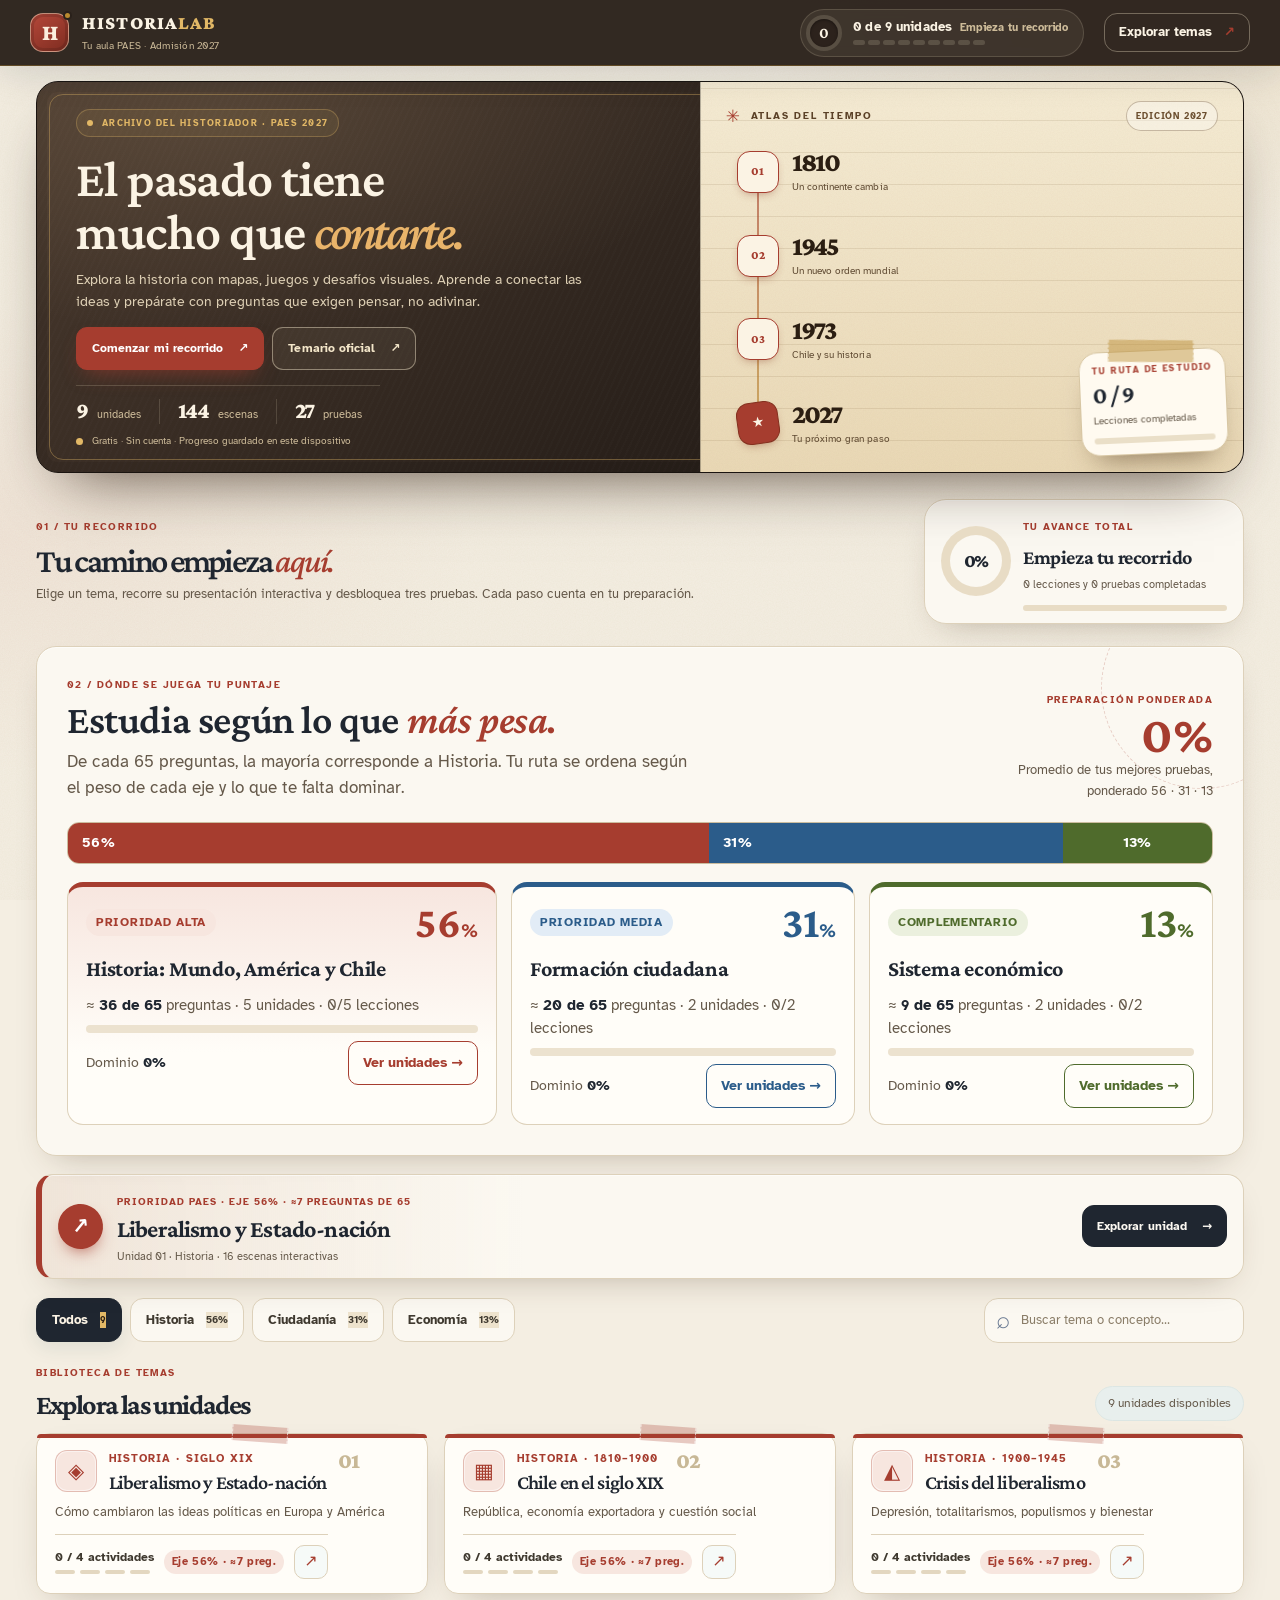
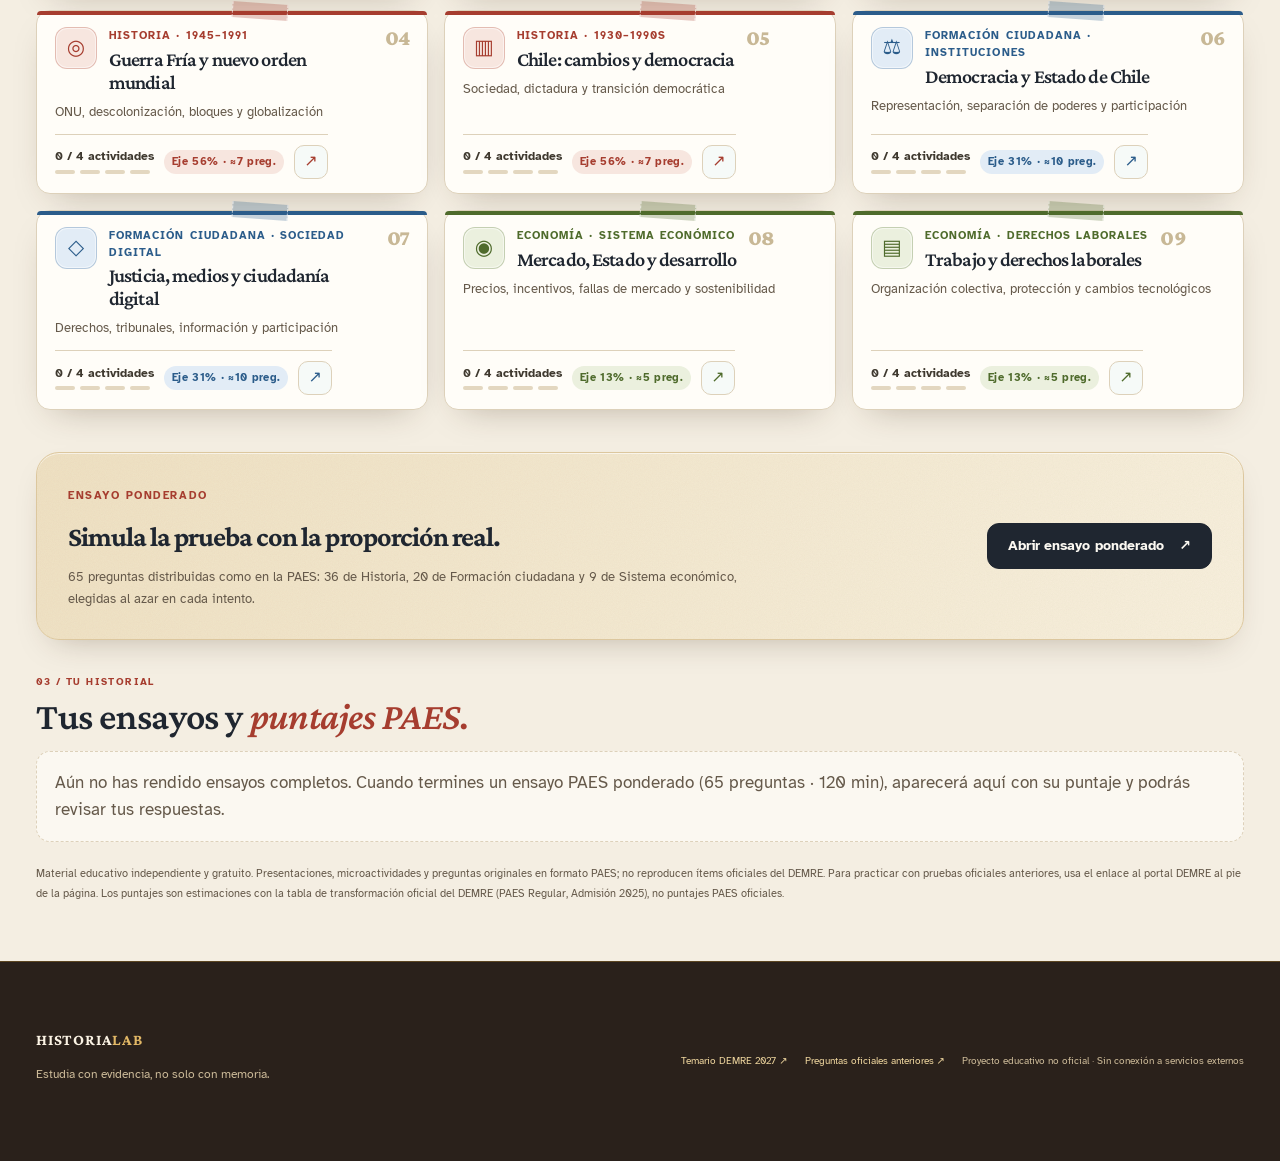
==== index.html @ d6926e80 "Add files via upload" ====
<!doctype html>
<html lang="es-CL">
<head>
  <meta charset="utf-8">
  <meta name="viewport" content="width=device-width, initial-scale=1">
  <meta name="theme-color" content="#2a211b">
  <meta name="description" content="Aula PAES Historia 2027: 9 unidades, mapas, líneas de tiempo, minijuegos, 16 escenas por lección y 27 pruebas originales.">
  <title>Historia Lab | Aula PAES 2027</title>
  <link rel="stylesheet" href="styles.css">
  <link rel="stylesheet" href="enhancements.css">
  <link rel="stylesheet" href="design-system.css">
  <link rel="stylesheet" href="notebook-responsive.css">
  <link rel="preconnect" href="https://fonts.googleapis.com">
  <link rel="preconnect" href="https://fonts.gstatic.com" crossorigin>
  <link rel="stylesheet" href="https://fonts.googleapis.com/css2?family=Atkinson+Hyperlegible:ital,wght@0,400;0,700;1,400&family=Crimson+Pro:ital,wght@0,500;0,600;0,700;1,500;1,600&display=swap">
  <link rel="stylesheet" href="atlas.css">
  <link rel="stylesheet" href="paes-score.css">
  <link rel="stylesheet" href="ui-dialog.css">
</head>
<body>
  <a class="skip" href="#main">Saltar al contenido principal</a>
  <header class="site-header">
    <div class="header-inner">
      <button class="brand" id="homeBrand" type="button" aria-label="Volver al inicio">
        <span class="brand-mark" aria-hidden="true"><span>H</span><i></i></span>
        <span class="brand-name"><strong>HISTORIA<span class="brand-highlight">LAB</span></strong><small>Tu aula PAES · Admisión 2027</small></span>
      </button>
      <div class="header-end">
        <div class="header-mini" id="headerProgress" role="img" aria-label="Avance: 0 de 9 unidades completadas"><span class="mini-ring" id="headerRing" aria-hidden="true"><b id="headerCount">0</b></span><span class="mini-copy" aria-hidden="true"><span class="mini-title"><strong id="headerFinished">0 de 9 unidades</strong><small id="headerSub">Empieza tu recorrido</small></span><span class="mini-segs" id="headerSegs"></span></span></div>
        <button class="header-btn" id="headerTopics" type="button">Explorar temas <span aria-hidden="true">↗</span></button>
      </div>
    </div>
  </header>
  <main id="main">
    <section class="view" id="view-home">
      <div class="container">
        <div class="hero">
          <div class="hero-copy">
            <div class="eyebrow"><span class="eyebrow-line"></span> ARCHIVO DEL HISTORIADOR · PAES 2027</div>
            <h1>El pasado tiene<br>mucho que <em>contarte.</em></h1>
            <p>Explora la historia con mapas, juegos y desafíos visuales. Aprende a conectar las ideas y prepárate con preguntas que exigen pensar, no adivinar.</p>
            <div class="hero-actions">
              <button id="heroExplore" class="btn btn-mint btn-large" type="button">Comenzar mi recorrido <span aria-hidden="true">↗</span></button>
              <a class="btn btn-outline-light" href="https://acceso.mineduc.cl/wp-content/uploads/2026/03/Temario-PAESRegular-2026-Historia-v2.pdf" target="_blank" rel="noopener noreferrer">Temario oficial <span aria-hidden="true">↗</span></a>
            </div>
            <div class="hero-facts" aria-label="Qué contiene el aula"><span><strong data-count="9">09</strong><small>unidades</small></span><span><strong data-count="144">144</strong><small>escenas</small></span><span><strong data-count="27">27</strong><small>pruebas</small></span></div>
            <div class="hero-foot"><span class="pulse-dot"></span> Gratis · Sin cuenta · Progreso guardado en este dispositivo</div>
          </div>
          <div class="hero-art" aria-hidden="true">
            <div class="journey-top"><span class="journey-spark" aria-hidden="true">✳</span> ATLAS DEL TIEMPO <span class="journey-label">EDICIÓN 2027</span></div>
            <div class="journey-track" aria-hidden="true"><span class="journey-line"></span>
              <div class="journey-event event-one"><span class="event-node">01</span><div><strong>1810</strong><small>Un continente cambia</small></div></div>
              <div class="journey-event event-two"><span class="event-node">02</span><div><strong>1945</strong><small>Un nuevo orden mundial</small></div></div>
              <div class="journey-event event-three"><span class="event-node">03</span><div><strong>1973</strong><small>Chile y su historia</small></div></div>
              <div class="journey-event event-four"><span class="event-node">★</span><div><strong>2027</strong><small>Tu próximo gran paso</small></div></div>
            </div>
            <div class="floating-card"><span class="float-label">TU RUTA DE ESTUDIO</span><strong id="heroFinished">0 / 9</strong><span class="float-caption">Lecciones completadas</span><div class="float-track"><span id="heroProgressLine"></span></div></div>
          </div>
        </div>
        <div class="dashboard-intro" id="temas">
          <div class="dashboard-heading"><div class="section-kicker">01 / TU RECORRIDO</div><h2>Tu camino empieza <em>aquí.</em></h2><p>Elige un tema, recorre su presentación interactiva y desbloquea tres pruebas. Cada paso cuenta en tu preparación.</p></div>
          <div class="overall-progress"><div class="progress-ring" id="overallRing" style="--progress:0%" aria-hidden="true"><span id="overallPct">0%</span></div><div class="overall-detail"><span class="mini-overline">TU AVANCE TOTAL</span><strong id="overallLabel">Empieza tu recorrido</strong><div class="overall-note" id="overallNote">0 lecciones y 0 pruebas completadas</div><div class="overall-track"><span id="overallBar"></span></div></div></div>
        </div>
        <section class="weight-board" id="weightBoard" aria-labelledby="weightTitle">
          <div class="weight-head"><div><div class="section-kicker">02 / DÓNDE SE JUEGA TU PUNTAJE</div><h2 id="weightTitle">Estudia según lo que <em>más pesa.</em></h2><p>De cada 65 preguntas, la mayoría corresponde a Historia. Tu ruta se ordena según el peso de cada eje y lo que te falta dominar.</p></div>
          <div class="weight-score"><span class="mini-overline">PREPARACIÓN PONDERADA</span><strong id="weightedScore">0%</strong><small>Promedio de tus mejores pruebas, ponderado 56 · 31 · 13</small></div></div>
          <div class="weight-strip" role="img" aria-label="Distribución de la prueba: 56% Historia, 31% Formación ciudadana, 13% Sistema económico"><span class="ws-h" style="--w:56%">56%</span><span class="ws-c" style="--w:31%">31%</span><span class="ws-e" style="--w:13%">13%</span></div>
          <div class="axis-cards" id="axisCards"></div>
        </section>
        <div class="study-next" id="studyNext" aria-label="Próximo paso de estudio"><div class="study-next-icon" aria-hidden="true">↗</div><div class="study-next-copy"><span id="nextLessonReason">PRIORIDAD SEGÚN PESO PAES</span><strong id="nextLessonTitle">Tu primera unidad te espera</strong><p id="nextLessonMeta">Comienza explorando el origen de las repúblicas modernas.</p></div><button type="button" class="btn btn-dark" id="nextLessonBtn">Ir a mi siguiente paso <span aria-hidden="true">→</span></button></div>
        <div class="filters-bar" aria-label="Filtrar temas">
          <div class="filters" id="filterControls">
            <button class="filter active" type="button" data-filter="Todos" aria-pressed="true">Todos <b>9</b></button>
            <button class="filter" type="button" data-filter="Historia" aria-pressed="false">Historia <b>56%</b></button>
            <button class="filter" type="button" data-filter="Ciudadanía" aria-pressed="false">Ciudadanía <b>31%</b></button>
            <button class="filter" type="button" data-filter="Economía" aria-pressed="false">Economía <b>13%</b></button>
          </div>
          <label class="search-box"><span aria-hidden="true">⌕</span><span class="sr-only">Buscar tema</span><input id="topicSearch" type="search" placeholder="Buscar tema o concepto…" autocomplete="off"></label>
        </div>
        <div class="catalog-header"><div><span class="catalog-kicker">BIBLIOTECA DE TEMAS</span><h3>Explora las unidades</h3></div><span class="catalog-count" id="catalogCount">9 unidades disponibles</span></div>
        <div id="topicGrid" class="topic-grid" aria-live="polite"></div>
        <div class="bottom-banner"><div><span class="banner-label">ENSAYO PONDERADO</span><h3>Simula la prueba con la proporción real.</h3><p>65 preguntas distribuidas como en la PAES: 36 de Historia, 20 de Formación ciudadana y 9 de Sistema económico, elegidas al azar en cada intento.</p></div><a class="btn btn-dark" href="clasico/index.html">Abrir ensayo ponderado <span aria-hidden="true">↗</span></a></div>
        <section class="history-board" aria-labelledby="historyTitle"><div class="history-head"><div><div class="section-kicker">03 / TU HISTORIAL</div><h2 id="historyTitle">Tus ensayos y <em>puntajes PAES.</em></h2></div><button class="btn btn-outline hidden" id="clearHistory" type="button">Borrar historial</button></div><div class="history" id="historyHome"></div></section>
        <p class="home-disclaimer">Material educativo independiente y gratuito. Presentaciones, microactividades y preguntas originales en formato PAES; no reproducen ítems oficiales del DEMRE. Para practicar con pruebas oficiales anteriores, usa el enlace al portal DEMRE al pie de la página. Los puntajes son estimaciones con la tabla de transformación oficial del DEMRE (PAES Regular, Admisión 2025), no puntajes PAES oficiales.</p>
      </div>
    </section>

    <section class="view hidden" id="view-topic" aria-label="Detalles del tema">
      <div class="container">
        <div class="crumb"><button type="button" id="topicBack">← Todos los temas</button><span>/</span><span id="topicCrumb"></span></div>
        <div id="topicHero" class="topic-hero"></div>
        <div class="topic-content">
          <div class="topic-main">
            <div class="section-kicker">PASO 1 · APRENDE</div>
            <h2 class="subheading">Primero entiende el tema.</h2>
            <div id="lessonLauncher"></div>
            <div class="tests-heading"><div><div class="section-kicker">PASO 2 · PRACTICA</div><h2 class="subheading">Tres pruebas para consolidar.</h2></div><div class="tests-hint" id="testsHint"></div></div>
            <div id="topicTests" class="test-cards"></div>
          </div>
          <aside class="topic-aside" id="topicAside" aria-label="Resumen de contenidos"></aside>
        </div>
      </div>
    </section>

    <section class="view hidden" id="view-lesson" aria-label="Presentación interactiva">
      <div class="container lesson-container">
        <div class="lesson-top"><button class="back-link" type="button" id="exitLesson">← Volver al tema</button><div class="lesson-top-actions"><span class="lesson-weight" id="lessonWeight"></span><span class="lesson-top-status" id="lessonStatus">PRESENTACIÓN INTERACTIVA</span><button type="button" class="focus-toggle" id="lessonFocusToggle" aria-pressed="false" aria-label="Activar modo enfoque y ocultar el panel de ruta" title="Modo enfoque: más espacio para la presentación"><span class="focus-toggle-icon" aria-hidden="true">▣</span><span id="lessonFocusText">Modo enfoque</span></button><span id="lessonCounter" class="lesson-counter">01 / 16</span></div></div>
        <div class="lesson-progress-rail" id="lessonRail" role="progressbar" aria-label="Avance en la presentación" aria-valuemin="0" aria-valuemax="100" aria-valuenow="0"><span id="lessonRailFill"></span></div>
        <div class="lesson-workspace">
          <div class="slide-stage">
            <div class="slide-frame" id="slideFrame" aria-live="polite"></div>
            <div class="slide-bottom"><div class="slide-progress-dots" id="slideDots" aria-label="Diapositivas de la lección"></div><span id="slideHelper" class="slide-bottom-note">Interactúa y continúa.</span></div>
          </div>
          <aside class="lesson-sidebar">
            <div class="aside-eyebrow">CLASE EN CURSO</div><h2 id="lessonTopicTitle"></h2><p class="aside-description">Explora, toca las tarjetas, analiza las fuentes y supera las preguntas de repaso.</p>
            <div class="side-progress"><strong id="lessonViewed">0 de 16 escenas</strong><span>Progreso de la presentación</span></div>
            <div class="side-divider"></div>
            <h3>Tu ruta</h3><div id="lessonAgenda" class="agenda-list"></div>
            <div class="side-tip"><span aria-hidden="true">✧</span><strong>Consejo PAES</strong><p id="lessonTip"></p></div>
          </aside>
        </div>
        <div class="lesson-controls"><button type="button" class="btn btn-outline" id="prevSlide">← Anterior</button><span class="controls-center" id="lessonControlText">A tu ritmo, una idea a la vez.</span><button type="button" class="btn btn-dark" id="nextSlide">Continuar <span aria-hidden="true">→</span></button></div>
      </div>
    </section>

    <section class="view hidden" id="view-exam" aria-label="Prueba por tema">
      <div class="container">
        <div class="exam-topline"><button type="button" class="back-link" id="exitExam">← Guardar y salir</button><div class="exam-title-group"><div id="examSubtitle" class="section-kicker"></div><h1 id="examTitle"></h1></div><span class="exam-keys" aria-hidden="true">Atajos: A–D responder · ← → navegar</span><span class="exam-timer" id="examTimer" role="timer" aria-label="Tiempo disponible">20:00</span></div>
        <div class="exam-progress"><span id="examProgressFill"></span></div>
        <div class="exam-layout">
          <article class="exam-card"><div class="exam-scroll" id="examScroll"><div class="exam-fit" id="examFit"><div class="q-metadata"><span id="examQnumber" class="q-tag q-tag-primary"></span><span id="examQskill" class="q-tag"></span><button type="button" id="examFlag" class="flag-button">☆ Marcar para revisar</button></div>
            <div id="examSource"></div><h2 id="examQuestion"></h2><div class="exam-options" id="examOptions" role="group" aria-label="Selecciona una alternativa"></div></div></div>
            <div class="exam-card-bottom"><span id="examScrollHint" aria-live="off">Selecciona <strong>una sola respuesta</strong>.</span><div class="button-group"><button class="btn btn-outline" type="button" id="examPrev">← Anterior</button><button class="btn btn-dark" type="button" id="examNext">Siguiente →</button></div></div>
          </article>
          <aside class="exam-sidebar"><div class="side-kicker">TU HOJA DE RESPUESTAS</div><h3 id="examAnswered">0 / 10 respondidas</h3><div id="examNumbers" class="exam-numbers" aria-label="Navegación de preguntas"></div><div class="answer-legend"><span><i class="legend-completed"></i> Respondida</span><span><i class="legend-marked"></i> Revisar</span><span><i class="legend-empty"></i> Pendiente</span></div><button type="button" id="finishExam" class="btn btn-mint btn-full">Finalizar y corregir <span aria-hidden="true">↗</span></button><p>Las respuestas y el cronómetro se guardan automáticamente en este navegador.</p></aside>
        </div>
      </div>
    </section>

    <section class="view hidden" id="view-result" aria-label="Resultado de prueba">
      <div class="container results-container"><div class="crumb"><button type="button" id="resultTopicBack">← Volver al tema</button><span>/</span><span id="resultCrumb">Resultados</span></div>
        <div id="resultTop" class="result-hero"></div><div id="resultMetrics" class="result-stats"></div>
        <div class="result-section-heading"><div><div class="section-kicker">REVISA Y APRENDE</div><h2>Corrección comentada</h2><p>Comprende por qué una alternativa es correcta y qué evidencia respalda la respuesta.</p></div><div class="result-filters"><button type="button" id="filterReviewAll" class="selected">Todas</button><button type="button" id="filterReviewWrong">Mis errores</button></div></div>
        <div id="resultReview" class="review-stack"></div>
        <div class="result-cta"><button type="button" class="btn btn-dark" id="resultGoTopic">Volver a las 3 pruebas <span aria-hidden="true">↗</span></button><button type="button" class="btn btn-outline" id="exportResult">Descargar corrección CSV ↓</button></div>
      </div>
    </section>
  </main>
  <footer class="site-footer"><div class="container footer-inner"><div><strong>HISTORIA<span>LAB</span></strong><p>Estudia con evidencia, no solo con memoria.</p></div><div class="footer-links"><a href="https://acceso.mineduc.cl/wp-content/uploads/2026/03/Temario-PAESRegular-2026-Historia-v2.pdf" target="_blank" rel="noopener noreferrer">Temario DEMRE 2027 ↗</a><a href="https://portaldemre.demre.cl/publicaciones/2025/pruebas-oficiales-paes-regular-p2025" target="_blank" rel="noopener noreferrer">Preguntas oficiales anteriores ↗</a><span>Proyecto educativo no oficial · Sin conexión a servicios externos</span></div></div></footer>
  <div role="status" aria-live="polite" id="toast" class="toast" aria-atomic="true"></div>
  <script src="content.js" defer></script>
  <script src="questions.js" defer></script>
  <script src="questions-plus.js" defer></script>
  <script src="interactive-content.js" defer></script>
  <script src="deep-content.js" defer></script>
  <script src="paes-score.js" defer></script>
  <script src="ui-dialog.js" defer></script>
  <script src="app.js" defer></script>
</body>
</html>
---- styles.css ----
:root{--ink:#132242;--navy:#101b38;--deep:#0b142d;--blue:#25437e;--slate:#63728c;--muted:#76839a;--mint:#20d6b0;--mint-soft:#dcfaf2;--paper:#f5f7fb;--white:#fff;--line:#e5eaf1;--warm:#f7ae60;--danger:#d75257;--shadow:0 17px 55px rgba(21,37,69,.075);--radius:20px;--font:Manrope,'DM Sans',system-ui,-apple-system,Segoe UI,sans-serif}
*{box-sizing:border-box}html{scroll-behavior:smooth}body{margin:0;background:var(--paper);color:var(--ink);font:500 15px/1.55 var(--font);-webkit-font-smoothing:antialiased}button,input{font:inherit}button{cursor:pointer}button:focus-visible,a:focus-visible,input:focus-visible{outline:3px solid #24c6a5;outline-offset:3px}button:disabled{opacity:.48;cursor:not-allowed;transform:none!important}a{color:#1b6484;text-decoration:none}button,a{-webkit-tap-highlight-color:transparent}.hidden{display:none!important}.sr-only{position:absolute;width:1px;height:1px;margin:-1px;padding:0;overflow:hidden;clip:rect(0,0,0,0);white-space:nowrap;border:0}.skip{position:absolute;z-index:99;top:-120px;left:16px;background:white;color:var(--ink);padding:12px;border-radius:12px}.skip:focus{top:10px}.container{max-width:1272px;margin:0 auto;padding:0 26px}.view{min-height:60vh}.site-header{height:78px;background:var(--deep);border-bottom:1px solid rgba(255,255,255,.07);position:sticky;top:0;z-index:40}.header-inner{max-width:1340px;height:100%;padding:0 26px;margin:auto;display:flex;align-items:center;justify-content:space-between}.brand{display:flex;align-items:center;text-align:left;gap:12px;background:none;border:0;color:white;padding:0}.brand-mark{width:42px;height:42px;border:1px solid #58e3c9;border-radius:13px;display:grid;place-items:center;position:relative;font-size:26px;line-height:1;font-weight:900;letter-spacing:-.07em}.brand-mark span{position:relative;z-index:2}.brand-mark i{position:absolute;width:9px;height:9px;border-radius:50%;background:var(--mint);right:-4px;top:-3px;border:2px solid var(--deep)}.brand-name strong{display:block;font-size:16px;font-weight:900;letter-spacing:.075em;line-height:1.25}.brand-highlight,.site-footer strong span{color:var(--mint)}.brand-name small{color:#adbad3;font-size:10px;display:block;letter-spacing:.025em;margin-top:3px}.header-end{display:flex;align-items:center;gap:20px}.header-mini{color:#c3ccdf;font-size:11px;font-weight:800;display:flex;align-items:center;gap:10px}.mini-orb{color:var(--mint);font-size:17px}.header-mini-bar{display:block;width:55px;height:5px;border-radius:4px;background:#394560;overflow:hidden}.header-mini-bar i{height:100%;width:0;display:block;background:var(--mint);transition:width .4s}.header-btn{border:1px solid #4a5673;background:transparent;color:white;padding:10px 15px;border-radius:9px;font-size:12px;font-weight:800}.header-btn:hover{background:#273654}.header-btn span{color:var(--mint);margin-left:8px}
.btn{border:1px solid transparent;display:inline-flex;align-items:center;justify-content:center;gap:15px;border-radius:12px;padding:12px 18px;font-weight:850;font-size:12px;letter-spacing:.005em;min-height:44px;transition:transform .16s,box-shadow .2s,background .2s;line-height:1.25}.btn:hover:not(:disabled){transform:translateY(-2px)}.btn-mint{background:var(--mint);border-color:var(--mint);color:#092b30;box-shadow:0 7px 20px rgba(18,209,176,.16)}.btn-mint:hover{box-shadow:0 11px 25px rgba(18,209,176,.24)}.btn-dark{background:var(--navy);border-color:var(--navy);color:white}.btn-dark:hover{background:#253763}.btn-outline{background:#fff;border-color:#d9e0eb;color:var(--ink)}.btn-outline-light{border-color:rgba(255,255,255,.3);color:white;background:rgba(255,255,255,.05)}.btn-outline-light:hover{background:rgba(255,255,255,.12)}.btn-large{padding:17px 23px;font-size:13px}.btn-full{width:100%}.eyebrow,.section-kicker,.aside-eyebrow,.side-kicker,.banner-label{font-size:10px;font-weight:900;letter-spacing:.16em;text-transform:uppercase}.eyebrow-line{display:inline-block;height:1px;width:22px;background:var(--mint);vertical-align:middle;margin-right:9px}.section-kicker{color:#238c86}.subheading{font-size:clamp(22px,2.35vw,30px);font-weight:900;letter-spacing:-.045em;line-height:1.23;margin:9px 0 20px}
.hero{margin-top:32px;min-height:456px;display:grid;grid-template-columns:1.2fr .8fr;background:var(--deep);border-radius:26px;overflow:hidden;position:relative;box-shadow:0 17px 36px rgba(12,27,58,.09)}.hero-copy{padding:55px 24px 40px 55px;z-index:3;position:relative}.hero-copy .eyebrow{color:var(--mint);font-size:10px}.hero h1{font-size:clamp(37px,4.4vw,64px);line-height:1.12;color:white;font-weight:900;letter-spacing:-.065em;margin:25px 0}.hero h1 em{color:var(--mint);font-style:normal}.hero-copy>p{color:#c0cce0;max-width:540px;font-size:14px;line-height:1.85;margin:0}.hero-actions{display:flex;flex-wrap:wrap;gap:12px;margin-top:28px}.hero-foot{color:#adbbd3;font-size:11px;margin-top:28px;display:flex;align-items:center;gap:9px}.pulse-dot{width:7px;height:7px;border-radius:50%;background:var(--mint);box-shadow:0 0 0 6px #1dd0ad19}.hero-art{position:relative;min-height:400px;overflow:hidden;background:radial-gradient(circle at 54% 50%,#264267 0,#182b4d 30%,#0b142d 69%)}.hero-art:before{content:'';position:absolute;inset:0;background:linear-gradient(90deg,var(--deep),transparent 27%)}.hero-ring{position:absolute;border:1px solid #79b1ca36;border-radius:50%;top:50%;left:48%;transform:translate(-50%,-50%)}.ring-a{width:350px;height:350px}.ring-b{width:480px;height:480px;border-style:dashed;animation:spinRing 95s linear infinite}@keyframes spinRing{to{transform:translate(-50%,-50%) rotate(360deg)}}.art-year{position:absolute;left:50%;top:45%;transform:translate(-50%,-50%);font-size:clamp(105px,12vw,205px);font-weight:900;line-height:1;letter-spacing:-.11em;color:#f4fafc;opacity:.93}.art-year span{color:var(--mint)}.art-label{position:absolute;font-size:10px;letter-spacing:.17em;color:#d9e9ff;font-weight:900}.label-top{left:8%;top:18%}.label-bottom{right:10%;bottom:18%}.art-symbol{color:var(--mint);font-size:21px;margin-right:8px}.art-check{display:inline-grid;place-items:center;width:23px;height:23px;background:#1ed4ad;border-radius:50%;color:#061f27;font-weight:900;margin-right:5px}.floating-card{position:absolute;left:8%;bottom:28px;background:rgba(255,255,255,.94);backdrop-filter:blur(6px);border-radius:17px;box-shadow:0 12px 36px #0004;padding:15px 19px;min-width:185px;color:var(--ink);display:grid;gap:3px;transform:rotate(-4deg)}.float-label{font-size:8px;letter-spacing:.16em;color:#6e8299;font-weight:900}.floating-card strong{font-size:30px;letter-spacing:-.06em;line-height:1.2}.float-caption{font-size:10px;color:#60738b}.float-track{height:5px;border-radius:8px;background:#dce5ef;overflow:hidden;margin-top:6px}.float-track span{display:block;height:100%;background:#20caa6;transition:width .4s}.arc-dots{position:absolute;right:10%;top:13%;display:grid;grid-template-columns:repeat(2,7px);gap:9px}.arc-dots i{width:7px;height:7px;border-radius:50%;background:#20d6b0a0}
.dashboard-intro{margin:53px 0 23px;display:flex;align-items:flex-end;justify-content:space-between;gap:35px}.dashboard-intro h2{font-size:clamp(27px,3.2vw,39px);letter-spacing:-.06em;line-height:1.15;margin:9px 0 10px;font-weight:900}.dashboard-intro h2 em{color:#1b9387;font-style:normal}.dashboard-intro p{max-width:675px;color:var(--slate);font-size:13px;line-height:1.8;margin:0}.overall-progress{min-width:280px;width:310px;background:#fff;border:1px solid var(--line);border-radius:15px;padding:19px 20px;box-shadow:var(--shadow)}.overall-top{display:flex;justify-content:space-between;align-items:center;gap:10px;font-size:12px}.overall-top b{font-size:20px}.overall-track{height:6px;border-radius:99px;background:#edf0f5;overflow:hidden;margin:12px 0 9px}.overall-track span{height:100%;display:block;width:0;background:var(--mint);transition:width .3s}.overall-note{font-size:10px;color:var(--muted)}.filters-bar{display:flex;justify-content:space-between;align-items:center;gap:16px;margin:0 0 17px}.filters{display:flex;flex-wrap:wrap;gap:8px}.filter{display:flex;align-items:center;gap:12px;padding:10px 14px;background:#fff;border:1px solid #e1e7ef;border-radius:10px;font-size:12px;color:#53617a;font-weight:850}.filter b{color:#8490a4;font-size:10px}.filter.active{background:var(--navy);border-color:var(--navy);color:white}.filter.active b{color:#a5f1e4}.search-box{display:flex;align-items:center;background:white;border:1px solid var(--line);border-radius:11px;padding:0 11px;min-width:225px;box-shadow:0 4px 13px #101d3711}.search-box span:not(.sr-only){font-size:24px;color:#6a7a92;margin-right:7px}.search-box input{border:0;outline:0;min-width:0;width:100%;font-size:11px;padding:12px 3px;background:transparent;color:var(--ink)}.topic-grid{display:grid;grid-template-columns:repeat(3,minmax(0,1fr));gap:17px}.topic-card{border:1px solid var(--line);background:white;border-radius:18px;position:relative;overflow:hidden;box-shadow:0 5px 20px #10213e08;transition:transform .19s,box-shadow .2s,border .2s;text-align:left;width:100%;min-height:270px;padding:21px;display:flex;flex-direction:column;color:var(--ink)}.topic-card:hover{transform:translateY(-5px);box-shadow:0 17px 35px #1023401b;border-color:#b6cfe3}.topic-card:before{content:'';position:absolute;left:0;right:0;top:0;height:4px;background:var(--topic-accent,#22bdaf)}.topic-card-top{display:flex;justify-content:space-between;align-items:start}.topic-card-icon{font-size:27px;display:grid;place-items:center;width:49px;height:49px;border-radius:15px;background:var(--topic-soft,#e5f9f3);color:var(--topic-accent,#16a88e);font-weight:800}.topic-card-num{font-size:25px;color:#dce4ed;font-weight:900;letter-spacing:-.04em}.topic-card-meta{font-size:10px;letter-spacing:.12em;text-transform:uppercase;font-weight:900;color:#6d7c93;margin-top:18px}.topic-card h3{font-size:18px;line-height:1.24;letter-spacing:-.04em;margin:9px 0 6px;font-weight:900}.topic-card p{font-size:11px;color:#68768e;line-height:1.65;margin:0 0 18px;min-height:37px}.topic-card-footer{margin-top:auto;padding-top:12px;border-top:1px solid #edf0f4;display:flex;justify-content:space-between;align-items:center;gap:8px}.card-progress{font-size:10px;color:#64768b;font-weight:700}.card-progress b{color:var(--ink);font-size:11px}.card-arrow{border:1px solid #dfe5ee;border-radius:9px;width:32px;height:32px;display:grid;place-items:center;color:#1e3663}.topic-card:hover .card-arrow{background:var(--topic-soft);border-color:transparent}.card-dots{display:flex;gap:4px;margin-top:5px}.card-dots i{display:block;width:17px;height:3px;border-radius:5px;background:#e1e7ed}.card-dots i.active{background:var(--topic-accent)}.empty-search{grid-column:1/-1;padding:40px;text-align:center;background:white;border-radius:18px;color:#74809a}.bottom-banner{margin:35px 0 20px;background:#e9f2f4;border:1px solid #d6ebeb;padding:24px 29px;border-radius:19px;display:flex;justify-content:space-between;align-items:center;gap:24px}.banner-label{color:#18877f}.bottom-banner h3{font-size:19px;letter-spacing:-.035em;margin:7px 0}.bottom-banner p{font-size:11px;color:#60738a;margin:0;max-width:680px;line-height:1.75}.home-disclaimer{font-size:10px;color:#78869c;margin:0 0 45px;line-height:1.8}
.crumb{display:flex;align-items:center;gap:11px;font-size:11px;color:#71819b;margin:33px 0 22px;font-weight:800}.crumb button,.back-link{border:0;background:transparent;color:#415878;cursor:pointer;padding:6px 0;font-size:12px;font-weight:800}.crumb button:hover,.back-link:hover{text-decoration:underline;color:#0e756e}.topic-hero{border-radius:23px;background:linear-gradient(120deg,#111f40,#1a3358);color:white;padding:38px 42px;display:grid;grid-template-columns:1fr 210px;gap:20px;overflow:hidden;position:relative}.topic-hero:after{content:attr(data-number);font-size:230px;line-height:1;position:absolute;right:-18px;bottom:-83px;opacity:.06;font-weight:900}.topic-hero>*{position:relative;z-index:1}.topic-hero .small-tag{color:#a3d8d3;font-size:10px;font-weight:900;letter-spacing:.12em}.topic-hero h1{font-size:clamp(28px,3.4vw,45px);line-height:1.14;letter-spacing:-.06em;margin:13px 0;font-weight:900}.topic-hero p{font-size:13px;max-width:580px;color:#d0dded;line-height:1.85}.topic-hero-meta{display:flex;gap:10px;flex-wrap:wrap;margin-top:18px}.topic-hero-meta span{border:1px solid #ffffff45;border-radius:40px;color:#dce9f6;padding:6px 11px;font-size:10px;font-weight:700}.topic-hero-side{align-self:center;text-align:center;display:grid;justify-items:center;gap:10px}.topic-hero-side .big-icon{border:1px solid #ffffff30;background:#ffffff12;width:100px;height:100px;display:grid;place-items:center;border-radius:27px;font-size:51px;color:var(--mint)}.topic-hero-side strong{font-size:11px;letter-spacing:.13em;color:#c2d1df}.topic-content{display:grid;grid-template-columns:minmax(0,1fr) 295px;gap:26px;margin-top:34px;margin-bottom:70px;align-items:start}.topic-main{min-width:0}.lesson-launch{border-radius:19px;background:white;border:1px solid #e0e7ef;box-shadow:var(--shadow);padding:26px;display:flex;align-items:center;gap:19px}.lesson-launch-icon{width:68px;height:68px;border-radius:20px;background:#dff7f2;display:grid;place-items:center;font-size:29px;color:#0d9a84;flex-shrink:0}.lesson-launch-content{flex:1}.lesson-launch-content strong{display:block;font-size:15px;font-weight:900;letter-spacing:-.03em}.lesson-launch-content p{font-size:11px;line-height:1.65;color:#6b7890;margin:6px 0 0}.lesson-launch-action{text-align:right;display:grid;gap:8px;justify-items:end}.lesson-launch-action small{color:#78859a;font-size:10px;font-weight:700}.tests-heading{margin-top:42px;display:flex;align-items:end;justify-content:space-between;gap:14px}.tests-hint{font-size:10px;color:#78859a;padding-bottom:17px;max-width:165px;text-align:right}.test-cards{display:grid;grid-template-columns:repeat(3,minmax(0,1fr));gap:12px}.test-card{border:1px solid #e1e7f0;border-radius:17px;background:white;padding:20px;position:relative;min-height:222px;display:flex;flex-direction:column;gap:8px;box-shadow:0 5px 20px #10213e08}.test-card.locked{background:#f7f8fb}.test-card-number{font-size:10px;letter-spacing:.14em;color:#8391a7;font-weight:900}.test-card h3{font-size:15px;letter-spacing:-.04em;line-height:1.3;margin:6px 0 0}.test-card p{font-size:10px;color:#75849a;line-height:1.65;margin:0;min-height:36px}.test-card .test-state{font-size:10px;font-weight:850;color:#12806d;margin-top:3px}.test-card .btn{margin-top:auto;width:100%;font-size:10px}.test-card.locked .btn{background:#e8edf3;border-color:#e8edf3;color:#7b8aa2}.topic-aside{position:sticky;top:105px;border:1px solid var(--line);border-radius:18px;background:white;padding:23px;box-shadow:0 7px 23px #10213e09}.topic-aside .aside-header{font-weight:900;font-size:13px;margin-bottom:13px}.topic-aside ul{margin:0;padding:0;list-style:none;display:grid;gap:13px}.topic-aside li{display:flex;gap:10px;font-size:11px;color:#52627e;line-height:1.65}.topic-aside li:before{content:'✓';font-size:11px;color:#169f88;font-weight:900}.topic-aside .aside-sep{height:1px;background:#ebeff4;margin:21px 0}.topic-aside .quote{font-size:12px;font-weight:800;color:#294063;line-height:1.8;border-left:3px solid var(--mint);padding-left:11px}
.lesson-container{padding-bottom:65px}.lesson-top{display:flex;align-items:center;justify-content:space-between;gap:10px;margin-top:25px;margin-bottom:15px}.lesson-top-status{font-size:10px;color:#608178;font-weight:900;letter-spacing:.12em}.lesson-counter{color:#607089;font-weight:900;font-size:12px;font-variant-numeric:tabular-nums}.lesson-progress-rail{height:5px;background:#e0e7ed;border-radius:10px;overflow:hidden;margin-bottom:19px}.lesson-progress-rail span{height:100%;display:block;background:var(--mint);transition:width .27s}.lesson-workspace{display:grid;grid-template-columns:minmax(0,1fr) 260px;gap:17px;align-items:stretch}.slide-stage{background:var(--navy);border-radius:22px;padding:17px;box-shadow:0 16px 36px #101f3d14;min-width:0}.slide-frame{min-height:515px;background:#fff;border-radius:15px;overflow:hidden;position:relative;display:flex;animation:popSlide .23s ease}.slide-frame>*{width:100%}@keyframes popSlide{from{opacity:.3;transform:translateY(9px)}to{opacity:1;transform:translateY(0)}}.slide-bottom{height:48px;display:flex;align-items:center;justify-content:space-between;gap:15px;padding:10px 7px 0;color:#9aaccb}.slide-progress-dots{display:flex;flex-wrap:wrap;gap:6px}.slide-dot{width:7px;height:7px;border-radius:50%;border:0;padding:0;background:#5c6b89;transition:background .2s,width .2s}.slide-dot.done{background:#17bc9d}.slide-dot.current{background:#e0fdf5;width:23px;border-radius:6px}.slide-dot:disabled{opacity:.38}.slide-bottom-note{font-size:9px;color:#aab5ce;text-align:right}.slide{min-height:515px;display:flex;flex-direction:column;position:relative}.slide-padding{padding:34px clamp(20px,3.2vw,49px) 29px}.slide-topline{display:flex;align-items:center;gap:10px;font-size:9px;font-weight:900;letter-spacing:.17em;text-transform:uppercase;color:#2b9c8b;margin-bottom:20px}.slide-topline:before{content:'';width:17px;height:2px;background:#20cba9}.slide-heading{font-size:clamp(24px,2.8vw,37px);font-weight:900;letter-spacing:-.06em;line-height:1.2;margin:0 0 14px;max-width:690px}.slide-lead{font-size:13px;color:#5a6d88;line-height:1.8;max-width:710px}.slide-kicker{font-size:10px;color:#258f85;font-weight:900;letter-spacing:.14em;text-transform:uppercase}.slide-end-note{font-size:10px;color:#70829c;margin-top:auto;padding-top:17px}.slide-cover{background:radial-gradient(circle at 87% 40%,#2f5b75 0,#142a48 40%,#0d1934 77%);color:white;overflow:hidden}.slide-cover-content{padding:46px clamp(28px,4.4vw,65px);z-index:3;display:flex;flex-direction:column;min-height:515px}.slide-cover .slide-kicker{color:#6de4c5}.slide-cover h2{font-size:clamp(34px,4.7vw,60px);line-height:1.09;letter-spacing:-.07em;font-weight:900;margin:30px 0 16px;max-width:550px}.slide-cover p{font-size:14px;color:#c6d5e8;max-width:520px;line-height:1.85}.slide-cover-footer{margin-top:auto;display:flex;gap:13px;align-items:center;font-size:10px;color:#d0ddef;font-weight:800;letter-spacing:.08em}.slide-cover-footer span{width:34px;height:1px;background:var(--mint)}.cover-arc{position:absolute;width:470px;height:470px;border-radius:50%;border:1px solid #ffffff26;right:-175px;top:-60px}.cover-arc:before,.cover-arc:after{content:'';position:absolute;border-radius:50%;border:1px solid #ffffff22}.cover-arc:before{inset:45px}.cover-arc:after{inset:90px}.cover-icon{position:absolute;right:38px;bottom:23px;font-size:150px;font-weight:800;line-height:1;color:#6df3ce25}.overview-grid{display:grid;grid-template-columns:1.25fr .75fr;gap:16px;margin-top:21px}.overview-main{border-radius:17px;background:#f3f7fb;padding:23px}.overview-main h3{margin:0 0 10px;font-size:16px;letter-spacing:-.035em}.overview-main p,.overview-callout p{font-size:12px;line-height:1.9;color:#4d627f;margin:0}.overview-callout{padding:20px 22px;border-radius:16px;background:#ddf9f2;display:flex;flex-direction:column;justify-content:center}.overview-callout strong{color:#157967;font-size:11px;text-transform:uppercase;letter-spacing:.1em;margin-bottom:10px}.timeline-wrap{display:grid;grid-template-columns:220px 1fr;gap:24px;margin-top:22px}.timeline-menu{display:grid;gap:9px}.timeline-point{border:1px solid #e5ebf2;text-align:left;background:#f9fbfd;border-radius:12px;padding:13px 16px;color:#425574;font-weight:900;display:flex;align-items:center;gap:11px;font-size:12px}.timeline-point span{color:#168b7c;font-size:11px;min-width:58px}.timeline-point.active{border-color:#9de9d8;background:#e5f9f4;color:#123e42}.timeline-detail{background:#142541;color:white;border-radius:17px;padding:25px;min-height:257px;display:flex;flex-direction:column;justify-content:center}.timeline-detail>span{color:#68e1bd;font-size:25px;font-weight:900}.timeline-detail h3{font-size:23px;letter-spacing:-.04em;margin:8px 0}.timeline-detail p{font-size:12px;color:#c8d8e9;line-height:1.8}.timeline-fact{display:flex;align-items:center;gap:10px;margin-top:auto;color:#9adacc;font-size:10px}.flash-grid{display:grid;grid-template-columns:repeat(2,minmax(0,1fr));gap:11px;margin-top:23px}.flashcard{border:1px solid #e0e6f1;border-radius:15px;background:#f6f9fc;min-height:133px;padding:18px;text-align:left;display:flex;flex-direction:column;align-items:flex-start;justify-content:space-between;transition:background .2s,color .2s;border .2s}.flashcard:hover{border-color:#9bdace}.flashcard .flash-label{font-size:9px;color:#72839b;font-weight:900;letter-spacing:.11em}.flashcard strong{font-size:16px;letter-spacing:-.04em;font-weight:900}.flashcard .flash-chevron{font-size:20px;color:#208c82;align-self:end}.flashcard.revealed{background:#142440;color:white;border-color:#142440}.flashcard.revealed .flash-label{color:#6be4cb}.flashcard.revealed p{margin:8px 0;color:#d5e3f1;font-size:11px;line-height:1.6}.flash-example{font-size:9px;color:#71e0c4;line-height:1.55;margin-top:7px}.compare-tabs{display:flex;gap:9px;margin-top:24px}.compare-tab{flex:1;text-align:center;padding:13px;border:1px solid #dfe6ef;background:#f6f8fc;border-radius:12px;font-size:12px;font-weight:900;color:#647593}.compare-tab.active{background:#102341;border-color:#102341;color:white}.compare-body{display:grid;grid-template-columns:1fr .7fr;gap:15px;margin-top:13px}.compare-card{padding:23px;background:#f0f6fa;border-radius:16px}.compare-card h3{font-size:18px;letter-spacing:-.04em;margin:0 0 11px}.compare-card p{font-size:12px;color:#516782;line-height:1.75}.compare-card ul{padding-left:16px;color:#344a64;font-size:11px;line-height:2}.compare-side{background:#e1f8f2;border-radius:16px;padding:22px;display:flex;flex-direction:column;justify-content:center}.compare-side strong{color:#158a75;font-size:10px;letter-spacing:.12em}.compare-side p{font-size:12px;line-height:1.85;color:#345d58}.process-grid{display:grid;grid-template-columns:repeat(4,minmax(0,1fr));gap:9px;margin-top:32px}.process-step{background:#f4f7fb;border:1px solid #e1e6f0;padding:16px 12px;border-radius:14px;display:grid;gap:15px;text-align:left;align-content:start;min-height:160px}.process-step.active{background:#e3f8f1;border-color:#73dcc4}.process-n{font-size:27px;font-weight:900;letter-spacing:-.06em;color:#acd0ca}.process-step.active .process-n{color:#168f7c}.process-step strong{font-size:12px;letter-spacing:-.02em;line-height:1.35}.process-detail{margin-top:15px;background:#142641;color:#e1edf7;border-radius:12px;padding:16px 22px;font-size:12px;line-height:1.8}.process-detail strong{color:#70e7cf;margin-right:5px}.source-sheet{border:1px solid #dde5ef;background:#f6f8fc;border-left:5px solid #2ac8a9;border-radius:0 13px 13px 0;padding:21px 24px;margin-top:20px}.source-sheet span{font-size:9px;font-weight:900;letter-spacing:.12em;color:#1b8f83}.source-sheet blockquote{font-size:14px;color:#314461;font-style:italic;line-height:1.9;margin:11px 0}.source-question{font-size:12px;font-weight:900;margin:14px 0 8px}.source-actions{display:flex;gap:8px;flex-wrap:wrap}.hint-btn{background:#e7f7f2;color:#107b6b;border:1px solid #c9ebdf;padding:10px 15px;border-radius:10px;font-weight:800;font-size:11px}.hint-btn.used{background:#142841;color:white;border-color:#142841}.source-hints{margin-top:11px;font-size:11px;color:#536b83;line-height:1.65}.source-hints p{margin:6px 0}.source-takeaway{margin-top:11px;padding:11px 13px;background:#dbf8ed;border-radius:9px;color:#166d61;font-size:11px;font-weight:800}.check-card{border:1px solid #e5ebf1;background:#f6f9fc;border-radius:17px;padding:24px;margin-top:18px}.check-card strong{font-size:11px;letter-spacing:.13em;color:#209588}.check-card h3{margin:10px 0 18px;font-size:18px;line-height:1.6;letter-spacing:-.035em}.check-options{display:grid;gap:9px}.check-option{padding:13px 14px;border:1px solid #dce5ef;background:white;border-radius:10px;text-align:left;font-size:11px;font-weight:750;color:#435675;display:flex;align-items:center;gap:12px}.check-option>span{display:grid;place-items:center;border:1px solid #dfe6ed;border-radius:7px;width:26px;height:26px;flex-shrink:0;color:#546e87;font-size:10px;font-weight:900}.check-option:hover{border-color:#35bfaa}.check-option.wrong{background:#fff1f2;border-color:#ecc5c7;color:#b3474e}.check-option.correct{background:#dbfaef;border-color:#50cfad;color:#0a6e5b}.check-option:disabled{opacity:1}.check-feedback{margin-top:13px;border-radius:11px;padding:13px 16px;font-size:12px;font-weight:750;line-height:1.75;background:#fff1e7;color:#8b5123}.check-feedback.good{background:#d9f9ee;color:#126d5c}.insight-grid{display:grid;gap:11px;margin-top:23px}.insight-row{border:1px solid #e4eaf1;border-radius:14px;display:flex;gap:16px;align-items:center;background:#f9fafc;padding:13px 18px}.insight-row span{width:35px;height:35px;border-radius:10px;background:#dcf7ee;color:#188b79;font-weight:900;display:grid;place-items:center;flex-shrink:0}.insight-row p{font-size:13px;font-weight:750;color:#425773;margin:0}.finish-card{margin:auto;max-width:630px;text-align:center;padding:30px 35px}.finish-badge{width:90px;height:90px;background:#dcfbef;color:#0e9f84;border-radius:25px;margin:0 auto 19px;display:grid;place-items:center;font-size:50px;font-weight:900}.finish-card h2{font-size:34px;letter-spacing:-.055em;line-height:1.12;margin:0 0 13px}.finish-card p{font-size:13px;color:#536c86;line-height:1.9}.finish-mini{display:flex;justify-content:center;gap:9px;flex-wrap:wrap;margin-top:17px}.finish-mini span{font-size:10px;background:#f0f6f9;color:#4c6780;padding:7px 11px;border-radius:20px;font-weight:900}.lesson-sidebar{border-radius:21px;border:1px solid #e1e7ef;background:white;padding:27px 23px;display:flex;flex-direction:column}.aside-eyebrow{color:#159483}.lesson-sidebar h2{font-size:19px;letter-spacing:-.045em;line-height:1.3;margin:12px 0 10px}.aside-description{font-size:11px;line-height:1.8;color:#718098}.side-progress{margin-top:18px;padding:16px;background:#eff8f6;border-radius:12px}.side-progress strong{font-size:14px;display:block}.side-progress span{color:#658b86;font-size:10px}.side-divider{height:1px;background:#edf0f4;margin:23px 0}.lesson-sidebar h3{font-size:12px;margin:0 0 16px}.agenda-list{display:grid;gap:12px}.agenda-item{display:flex;gap:11px;align-items:center;color:#738199;font-size:10px;font-weight:800}.agenda-item i{border:1px solid #d6e0e8;background:#f4f7fa;display:grid;place-items:center;min-width:25px;height:25px;border-radius:50%;font-style:normal;font-size:10px}.agenda-item.active{color:#192d4e}.agenda-item.active i{background:#172f51;color:#fff;border-color:#172f51}.agenda-item.done i{background:#d8f7eb;color:#168673;border-color:#bdebdc}.side-tip{margin-top:auto;background:#122644;color:white;padding:16px;border-radius:14px}.side-tip>span{color:var(--mint);font-size:20px}.side-tip strong{display:block;font-size:11px;margin-top:5px}.side-tip p{font-size:10px;line-height:1.7;color:#cbdaeb;margin:8px 0 0}.lesson-controls{display:flex;align-items:center;justify-content:space-between;gap:12px;margin:15px 0 0}.controls-center{color:#7b899d;font-size:10px;text-align:center}
.exam-topline{display:flex;align-items:center;gap:28px;margin-top:30px;margin-bottom:17px}.exam-title-group{flex:1}.exam-title-group h1{margin:3px 0;font-size:20px;letter-spacing:-.04em}.exam-timer{font-size:22px;font-weight:900;color:#ffffff;background:#152744;border-radius:13px;padding:11px 17px;font-variant-numeric:tabular-nums}.exam-timer.low{background:#b8474f}.exam-progress{height:6px;background:#dfe7f0;border-radius:20px;overflow:hidden;margin-bottom:24px}.exam-progress span{height:100%;display:block;background:var(--mint);transition:width .25s}.exam-layout{display:grid;grid-template-columns:minmax(0,1fr) 270px;gap:18px;align-items:start;margin-bottom:85px}.exam-card,.exam-sidebar{background:#fff;border:1px solid var(--line);box-shadow:var(--shadow);border-radius:18px}.exam-card{padding:34px;min-height:490px}.q-metadata{display:flex;align-items:center;gap:9px;flex-wrap:wrap;margin-bottom:24px}.q-tag{font-size:10px;background:#f2f5f9;border:1px solid #e8edf4;padding:6px 10px;border-radius:30px;font-weight:850;color:#526681}.q-tag-primary{background:#e6faf3;color:#16816f;border-color:#c8f0df}.flag-button{margin-left:auto;border:0;background:transparent;color:#71829a;font-size:11px;font-weight:800;padding:7px 0}.flag-button.active{color:#c48225}.exam-card h2{font-size:clamp(17px,2vw,21px);line-height:1.6;letter-spacing:-.035em;font-weight:900;margin:5px 0 25px}.exam-source{padding:17px 19px;background:#f5f7fb;border-left:3px solid #8db7ce;border-radius:0 11px 11px 0;color:#52657f;font-size:12px;white-space:pre-line;line-height:1.85}.exam-source strong{display:block;font-size:9px;color:#4b8290;text-transform:uppercase;letter-spacing:.12em;margin-bottom:6px}.exam-options{display:grid;gap:12px}.exam-option{border:1.5px solid #e2e8f0;border-radius:12px;background:#fff;padding:15px 17px;display:flex;align-items:center;gap:14px;text-align:left;color:#40536f;font-size:12px;line-height:1.55;font-weight:700;transition:border-color .17s,background .17s}.exam-option:hover{border-color:#95dac8;background:#f6fffc}.exam-option.selected{background:#e5fbf3;border-color:#25bda4;color:#0d675c}.opt-letter{min-width:29px;height:29px;border:1px solid #dbe5ec;color:#718399;border-radius:8px;display:grid;place-items:center;font-weight:900;font-size:11px}.exam-option.selected .opt-letter{background:#0da98b;border-color:#0da98b;color:white}.exam-card-bottom{display:flex;align-items:center;justify-content:space-between;border-top:1px solid #edf0f5;margin-top:32px;padding-top:19px;gap:15px}.exam-card-bottom>span{font-size:10px;color:#8b98aa}.button-group{display:flex;gap:8px}.exam-sidebar{padding:23px}.side-kicker{color:#278e83}.exam-sidebar h3{font-size:18px;letter-spacing:-.04em;margin:10px 0 16px}.exam-numbers{display:grid;grid-template-columns:repeat(5,1fr);gap:7px}.exam-num{border:1px solid #dfe6ee;border-radius:8px;color:#65768d;min-height:35px;background:#f7f9fb;font-size:11px;font-weight:900;position:relative}.exam-num.answered{background:#dbfaee;color:#137a68;border-color:#c0eddc}.exam-num.current{box-shadow:0 0 0 2px var(--navy);border-color:var(--navy)}.exam-num.flagged:after{content:'';position:absolute;width:6px;height:6px;border-radius:50%;background:#ebac52;right:-2px;top:-2px}.answer-legend{display:flex;flex-wrap:wrap;gap:10px;margin:19px 0 24px}.answer-legend span{display:flex;align-items:center;gap:6px;color:#738199;font-size:9px}.answer-legend i{width:8px;height:8px;border-radius:50%;display:block}.legend-completed{background:#10b38e}.legend-marked{background:#eba84b}.legend-empty{background:#d0d9e5}.exam-sidebar>p{font-size:10px;color:#7b899b;line-height:1.75;margin-top:16px}
.results-container{padding-bottom:75px}.result-hero{background:linear-gradient(124deg,#112541,#192e55);border-radius:22px;padding:35px 42px;display:flex;justify-content:space-between;align-items:center;gap:20px;color:#fff}.result-hero .small-label{font-size:10px;color:#5ee3c8;letter-spacing:.15em;font-weight:900}.result-hero h1{font-size:clamp(26px,3.3vw,42px);line-height:1.2;margin:13px 0 9px;letter-spacing:-.055em}.result-hero p{font-size:12px;color:#c4d1e4;max-width:580px;line-height:1.9}.result-score{width:140px;height:140px;min-width:140px;border-radius:50%;border:8px solid #32d8b1;background:#223f5c;display:grid;place-items:center;align-content:center}.result-score strong{font-size:37px;line-height:1.1;letter-spacing:-.055em}.result-score span{font-size:9px;color:#c2e9db;text-transform:uppercase;letter-spacing:.14em;font-weight:900}.result-stats{display:grid;grid-template-columns:repeat(4,1fr);gap:13px;margin:19px 0 35px}.result-stat{background:white;padding:21px;border:1px solid var(--line);border-radius:15px}.result-stat strong{font-size:29px;line-height:1.2;display:block;letter-spacing:-.05em}.result-stat span{display:block;font-size:10px;color:#77849b;margin-top:9px;font-weight:800}.result-section-heading{display:flex;justify-content:space-between;align-items:end;gap:16px;margin-bottom:20px}.result-section-heading h2{font-size:27px;letter-spacing:-.055em;margin:7px 0}.result-section-heading p{color:#6a7a91;font-size:11px;margin:0}.result-filters{display:flex;gap:5px;background:white;border:1px solid var(--line);padding:4px;border-radius:10px}.result-filters button{border:0;background:transparent;padding:9px 14px;border-radius:7px;font-weight:850;font-size:11px;color:#697891}.result-filters button.selected{background:#162945;color:#fff}.review-stack{display:grid;gap:12px}.review-card{border:1px solid #e0e7ef;border-radius:16px;padding:20px 24px;background:#fff}.review-head{display:flex;align-items:center;justify-content:space-between;gap:16px;margin-bottom:13px}.review-number{color:#7b8b9f;font-size:10px;font-weight:900}.review-status{border-radius:9px;padding:5px 10px;font-size:10px;font-weight:850}.review-status.correct{background:#ddf7ed;color:#187d69}.review-status.incorrect{background:#fbe9e9;color:#b44752}.review-card h3{margin:0 0 10px;font-size:13px;line-height:1.6;letter-spacing:-.015em}.review-source{font-size:11px;background:#f2f6f9;padding:12px 14px;border-radius:8px;color:#687891;line-height:1.8;margin-bottom:12px}.review-answer{margin:6px 0;font-size:11px;color:#62718c;line-height:1.75}.review-answer strong{color:#214569}.review-explain{margin-top:14px;background:#effaf6;color:#245f57;font-size:11px;border-radius:11px;padding:14px;line-height:1.8}.result-cta{display:flex;justify-content:center;gap:12px;flex-wrap:wrap;margin:29px auto}.toast{position:fixed;right:25px;bottom:25px;z-index:100;max-width:min(360px,calc(100vw - 35px));padding:13px 20px;border-radius:11px;background:#162746;color:#fff;box-shadow:0 10px 35px #0b1a3340;font-size:12px;font-weight:750;opacity:0;transform:translateY(20px);pointer-events:none;transition:transform .25s,opacity .25s}.toast.visible{opacity:1;transform:translateY(0)}.site-footer{background:var(--deep);color:white;padding:30px 0}.footer-inner{display:flex;justify-content:space-between;align-items:center;gap:20px}.site-footer strong{font-size:16px;letter-spacing:.09em}.site-footer p,.site-footer .footer-links{font-size:10px;color:#b4c1d6}.footer-links{display:flex;gap:17px;flex-wrap:wrap;justify-content:end}.footer-links a{color:#b9e4d9}.footer-links a:hover{text-decoration:underline}
@media(max-width:1050px){.hero-copy{padding:43px 16px 40px 35px}.topic-grid{grid-template-columns:repeat(2,minmax(0,1fr))}.lesson-workspace{grid-template-columns:1fr}.lesson-sidebar{display:none}.topic-content{grid-template-columns:1fr 240px}.test-cards{grid-template-columns:1fr}.test-card{min-height:0}.topic-hero{grid-template-columns:1fr 130px}.exam-layout{grid-template-columns:1fr 230px}.exam-card{padding:26px}}
@media(max-width:720px){.container,.header-inner{padding-left:16px;padding-right:16px}.site-header{height:69px}.brand-mark{width:37px;height:37px;border-radius:10px}.brand-name strong{font-size:14px}.brand-name small{font-size:9px}.header-mini{display:none}.header-btn{padding:9px 12px;font-size:10px}.hero{margin-top:18px;grid-template-columns:1fr;border-radius:18px}.hero-copy{padding:35px 26px}.hero h1{font-size:clamp(38px,8.5vw,53px)}.hero-copy>p{font-size:12px}.hero-art{display:none}.hero-actions{gap:9px}.btn-large{padding:14px 17px}.dashboard-intro{margin-top:36px;display:block}.dashboard-intro h2{font-size:30px}.overall-progress{width:100%;margin-top:19px;min-width:0}.filters-bar{flex-direction:column;align-items:stretch}.filters{flex-wrap:nowrap;overflow-x:auto;padding-bottom:3px}.filter{flex-shrink:0;padding:9px 12px}.search-box{width:100%}.topic-grid{grid-template-columns:1fr;gap:12px}.topic-card{min-height:227px;padding:19px}.bottom-banner{display:block}.bottom-banner .btn{margin-top:18px}.topic-hero{padding:29px 25px;grid-template-columns:1fr}.topic-hero-side{display:none}.topic-content{display:block;margin-top:28px}.topic-aside{position:static;margin-top:22px}.lesson-launch{align-items:flex-start;flex-wrap:wrap;padding:19px}.lesson-launch-icon{width:50px;height:50px;border-radius:14px;font-size:22px}.lesson-launch-content{flex-basis:calc(100% - 75px)}.lesson-launch-action{margin-left:auto;width:100%;grid-template-columns:1fr;justify-items:stretch}.lesson-launch-action .btn{width:100%}.tests-heading{margin-top:33px}.tests-hint{display:none}.test-cards{gap:10px}.test-card{min-height:195px}.lesson-top-status{display:none}.slide-stage{border-radius:15px;padding:8px}.slide-frame,.slide{min-height:560px}.slide-cover-content{min-height:560px;padding:35px 26px}.slide-cover h2{font-size:39px}.slide-padding{padding:27px 20px}.slide-heading{font-size:26px}.slide-lead{font-size:12px}.overview-grid,.timeline-wrap,.compare-body{grid-template-columns:1fr;gap:9px}.overview-main,.overview-callout{padding:15px}.timeline-menu{grid-template-columns:repeat(2,minmax(0,1fr));gap:7px}.timeline-point{padding:11px 8px;gap:4px;display:grid}.timeline-detail{min-height:190px;padding:20px}.flash-grid{gap:8px}.flashcard{min-height:138px;padding:12px}.flashcard strong{font-size:12px}.process-grid{grid-template-columns:repeat(2,1fr);margin-top:18px}.process-step{min-height:108px;gap:7px}.process-n{font-size:19px}.process-step strong{font-size:10px}.slide-bottom-note{display:none}.lesson-controls .btn{font-size:11px;padding:11px 14px}.controls-center{display:none}.source-sheet{padding:16px}.source-sheet blockquote{font-size:12px}.source-actions{gap:6px}.check-card{padding:16px}.check-card h3{font-size:15px}.check-option{font-size:10px;padding:11px}.finish-card{padding:23px}.finish-card h2{font-size:29px}.exam-topline{display:grid;grid-template-columns:1fr auto;gap:6px}.exam-topline>.back-link{grid-column:1/-1;justify-self:start}.exam-title-group h1{font-size:17px}.exam-timer{font-size:18px;padding:8px 10px}.exam-layout{grid-template-columns:1fr}.exam-card{padding:22px 17px;min-height:0}.exam-sidebar{padding:19px;grid-row:2}.exam-source{padding:14px}.exam-card h2{font-size:18px}.exam-option{padding:12px;font-size:11px}.exam-card-bottom{align-items:stretch;flex-direction:column}.exam-card-bottom>span{display:none}.button-group .btn{flex:1}.result-hero{padding:26px 22px}.result-score{width:95px;height:95px;min-width:95px;border-width:6px}.result-score strong{font-size:26px}.result-score span{font-size:7px}.result-stats{grid-template-columns:repeat(2,1fr)}.result-section-heading{display:block}.result-filters{display:inline-flex;margin-top:15px}.review-card{padding:17px}.footer-inner{display:block}.footer-links{justify-content:start;margin-top:13px;gap:10px;flex-direction:column}}
@media(max-width:400px){.brand-name small{display:none}.header-btn{font-size:9px}.hero h1{font-size:35px}.hero-actions .btn{width:100%}.slide-heading{font-size:24px}.slide-frame,.slide{min-height:610px}.slide-cover-content{min-height:610px}.source-sheet blockquote{font-size:11px}.flashcard{min-height:148px}.lesson-top{margin-top:17px}.result-hero{align-items:flex-start;flex-direction:column}.result-score{min-width:90px;width:90px;height:90px}}
@media(prefers-reduced-motion:reduce){*,*:before,*:after{scroll-behavior:auto!important;animation:none!important;transition:none!important}}

#temas{scroll-margin-top:103px} .slide-frame:focus-within{outline:none}
---- enhancements.css ----
/* HistoriaLab PRO · refinamientos mobile-first, lecciones y minijuegos. */
:root{--ease-pop:cubic-bezier(.2,.8,.2,1);--highlight:#12c6aa;--aqua:#e3faf4;--ink:#142743}
html{scroll-padding-top:90px}body{background:linear-gradient(180deg,#f8fafc 0%,#f1f5fa 56%,#f7fafb 100%)}
.site-header{backdrop-filter:blur(18px);box-shadow:0 1px 0 #ffffff0a}
.brand-mark{box-shadow:0 0 0 4px #12c6aa12}
.hero{background:linear-gradient(117deg,#0b1933,#112e47 82%);isolation:isolate;box-shadow:0 24px 65px #0e2a4628}
.hero:after{content:"";position:absolute;inset:0;z-index:1;pointer-events:none;opacity:.19;background-image:radial-gradient(#8bf3da 1px,transparent 1px);background-size:27px 27px;mask-image:linear-gradient(90deg,transparent 10%,black 100%)}
.hero-copy{z-index:3}.hero-art{z-index:2}.hero h1{letter-spacing:-.063em}
.hero-foot .pulse-dot{animation:pulseMint 2.8s infinite}
@keyframes pulseMint{50%{box-shadow:0 0 0 12px #1dd0ad09}}
.filter{transition:background .2s,border-color .2s,transform .2s}.filter:hover{transform:translateY(-1px)}
.topic-card{isolation:isolate;transition:transform .28s var(--ease-pop),box-shadow .28s var(--ease-pop),border-color .2s}
.topic-card:hover{transform:translateY(-7px);box-shadow:0 20px 42px #0c2c3d1b}
.topic-card:after{content:"";position:absolute;width:200px;height:200px;right:-115px;top:-125px;border-radius:50%;background:var(--topic-soft);opacity:.6;z-index:-1;transition:transform .4s var(--ease-pop)}
.topic-card:hover:after{transform:scale(1.7)}
.topic-card-icon{box-shadow:inset 0 0 0 1px #ffffff80}
.topic-hero{background:radial-gradient(circle at 87% 20%,#245e70 0,transparent 33%),linear-gradient(125deg,#0d1a33,#132e4d)}
.lesson-launch{box-shadow:0 15px 40px #0c274319}
.lesson-launch-icon{background:linear-gradient(145deg,#c9f7e8,#e8fbf6);color:#078d79}
.slide-stage{background:linear-gradient(150deg,#101e36,#192e4b);box-shadow:0 20px 50px #102a4320}
.slide-frame{box-shadow:inset 0 0 0 1px #ffffffcc;animation:slideEntrance .48s var(--ease-pop)}
@keyframes slideEntrance{from{opacity:.1;transform:translateY(17px) scale(.984);filter:blur(3px)}to{opacity:1;transform:translateY(0) scale(1);filter:blur(0)}}
.slide-heading{color:#102642;text-wrap:balance}
.slide-cover h2{color:#fff}
.slide-cover:after{content:"";position:absolute;right:-45px;top:0;width:60%;height:100%;pointer-events:none;background-image:radial-gradient(#8eebce 1px,transparent 1px);background-size:28px 28px;opacity:.2}
.slide-cover-content{z-index:2}.slide-cover-footer{gap:12px}
.lesson-progress-rail{height:7px;background:#dce9ed}.lesson-progress-rail span{background:linear-gradient(90deg,#15b9a0,#63e4c5)}
.slide-dot{height:8px;width:8px}.slide-dot.current{width:27px}
.lesson-controls{position:relative}
.challenge-head,.game-banner{display:flex;align-items:center;justify-content:space-between;gap:10px;font-size:10px;letter-spacing:.12em;font-weight:900}
.challenge-head{color:#167d72}.challenge-head strong{font-size:13px;color:#18334b}
.question-level{margin-top:22px}
.check-option{border:1.5px solid #e4eaf0!important;border-radius:14px!important;transition:transform .16s,background .18s,border-color .18s!important;line-height:1.5}
.check-option:hover:not(:disabled){transform:translateX(3px);border-color:#75d5c4!important;background:#f1fcf9!important}
.check-option.correct{background:#e2faef!important;border-color:#67cba5!important}
.check-option.wrong{background:#fff0f1!important;border-color:#eb929e!important}
.check-feedback{font-size:12px!important;line-height:1.7!important}
/* Geographic inquiry */
.map-shell{position:relative;border-radius:18px;overflow:hidden;height:clamp(215px,34vw,312px);background:#0f2b46;margin-top:15px;box-shadow:inset 0 0 0 1px #ffffff15}
.map-svg{display:block;width:100%;height:100%;pointer-events:none}
.map-shell:after{content:"";position:absolute;inset:0;pointer-events:none;box-shadow:inset 0 0 45px #07182a67;border-radius:18px}
.map-pin{position:absolute;transform:translate(-50%,-50%);border:2px solid #b5ffec;color:#082c38;background:#62f1cc;border-radius:999px;display:grid;place-items:center;width:36px;height:36px;z-index:3;box-shadow:0 0 0 5px #3ee5ba26,0 7px 18px #041d28a3;transition:transform .25s,border-color .25s,background .25s,box-shadow .25s;animation:pinGlow 2.8s infinite}
.map-pin span{font-size:12px;font-weight:900;line-height:1}.map-pin.selected,.map-pin:hover{transform:translate(-50%,-50%) scale(1.18);background:#fff;border-color:#fff;box-shadow:0 0 0 8px #a3ffe834,0 11px 25px #041d28b0}
.map-pin.explored{background:#ffd783;border-color:#fff0bc}.map-pin:focus-visible{outline:3px solid #fff;outline-offset:6px}
.map-compass{position:absolute;top:11px;right:15px;color:#bfe4e4;background:#0b2630a8;border:1px solid #ffffff22;border-radius:50%;width:39px;height:39px;display:grid;place-items:center;font-weight:900;font-size:11px}
@keyframes pinGlow{50%{box-shadow:0 0 0 10px #3ee5ba12,0 7px 18px #041d28a3}}
.map-detail{display:flex;justify-content:space-between;align-items:center;gap:15px;background:#eefbf7;border:1px solid #c9f1e4;border-radius:14px;margin-top:13px;padding:15px 18px;animation:softRise .3s var(--ease-pop)}
.map-label{display:block;text-transform:uppercase;color:#168575;font-size:10px;font-weight:900;letter-spacing:.13em}
.map-detail h3{margin:4px 0 3px;font-size:17px;letter-spacing:-.03em}.map-detail p{font-size:11px;line-height:1.62;margin:0;color:#536c7d}
.map-count{min-width:65px;text-align:center;border-left:1px solid #baded3;padding-left:17px}
.map-count strong{font-size:25px;line-height:1;display:block;color:#137e73}.map-count span{font-size:9px;color:#40786d}
.map-places{display:flex;gap:8px;flex-wrap:wrap;margin-top:10px}.map-place{border:1px solid #dce7ed;background:#fff;border-radius:25px;padding:7px 11px;font-size:10px;font-weight:900;color:#59708b}.map-place.active{background:#132c48;color:#fff;border-color:#132c48}.map-place.done:not(.active){background:#e0f9ef;color:#0c8069;border-color:#a5e4d3}
.map-caption{font-size:10px;color:#72849c;margin:10px 0 0}.mission-success{font-size:11px;background:#e6faef;color:#0e7b61;padding:10px;border-radius:10px;margin-top:10px;font-weight:800}
/* Tap-to-order historical puzzle */
.game-banner{margin:15px 0;border:1px solid #dcece9;border-radius:11px;padding:11px 14px;background:#effaf6;color:#2a7d72}
.game-banner strong{letter-spacing:.06em;color:#132d46}
.order-track{display:grid;grid-template-columns:repeat(4,minmax(0,1fr));gap:8px;margin-bottom:15px}
.order-slot{min-height:82px;border:1.5px dashed #bed0dc;border-radius:12px;background:#f5f8fc;padding:11px;display:flex;flex-direction:column;gap:6px;justify-content:center;text-align:left}
.order-slot small{font-size:10px;color:#8196aa;font-weight:900}.order-slot span{font-size:10px;line-height:1.4;color:#93a3b3;font-weight:800}
.order-slot.filled{background:#dbf8ed;border-color:#69d7b5;animation:softRise .25s var(--ease-pop)}.order-slot.filled span{color:#1a514a}
.order-options{display:grid;grid-template-columns:repeat(2,minmax(0,1fr));gap:10px}
.order-tile{background:#fff;border:1.5px solid #dee6ed;padding:13px 16px;border-radius:13px;text-align:left;display:grid;gap:3px;min-height:86px;transition:transform .15s,border-color .2s,background .2s}
.order-tile small{font-size:11px;color:#128e7e;font-weight:900}.order-tile strong{color:#1d3654;font-size:12px}.order-tile span{font-size:9px;color:#8494a8}
.order-tile:not(:disabled):hover{transform:translateY(-3px);border-color:#27c9a5;background:#f3fdf9}.order-tile.picked{background:#edfaf5;border-color:#b9e6d6}
.game-feedback{padding:11px 14px;margin:12px 0 0;font-size:11px;line-height:1.55;font-weight:750;border-radius:11px}
.game-feedback.good{background:#e6f9ee;color:#126e55;border:1px solid #bee8d1}.game-feedback.bad{background:#fff3e9;color:#956022;border:1px solid #f1dabb}
@keyframes softRise{from{opacity:.4;transform:translateY(7px)}to{opacity:1;transform:translateY(0)}}
/* Memory-matching game */
.match-board{display:grid;grid-template-columns:1fr 1.55fr;gap:10px}
.match-col{display:grid;gap:8px;align-content:start}.match-col-heading{color:#71859a;font-size:10px;letter-spacing:.1em;margin:0 0 3px;padding-left:2px}
.match-card{border:1.5px solid #dde6ef;border-radius:12px;background:#fff;min-height:82px;display:flex;gap:10px;padding:12px;align-items:center;text-align:left;transition:border-color .15s,background .2s,transform .15s}
.match-card span{border-radius:50%;flex:0 0 28px;height:28px;display:grid;place-items:center;background:#eaf1f7;color:#59738d;font-size:11px;font-weight:900}
.match-card strong{font-size:12px;line-height:1.3;color:#1a344e}.match-card small{font-size:10.5px;line-height:1.45;color:#4d667b}
.match-card:hover:not(:disabled){transform:translateY(-2px);border-color:#22c5a6}.match-card.selected{background:#e3fbf3;border-color:#26bd9d;box-shadow:0 0 0 2px #b6e9d8}
.match-card.matched{background:#eaf8f0;border-color:#a5ddc4;opacity:.8}.match-card.matched span{background:#26b589;color:white}
.source-mission{background:linear-gradient(135deg,#f2f8fb,#e6f8f2);border-radius:18px;border:1px solid #d4e9e7;padding:23px 24px}
.source-mission-icon{font-size:24px;color:#1ca28b}.source-mission h3{font-size:19px;font-weight:900;letter-spacing:-.03em;line-height:1.42;margin:8px 0 17px}
.source-mission .check-options{margin-top:15px}
/* Visual evidence attached to questions */
.q-visual{background:#f2f7fb;border:1px solid #dfe9f0;padding:16px;border-radius:14px;margin:0 0 15px;overflow:hidden}
.q-visual-label{font-size:10px;font-weight:900;letter-spacing:.11em;color:#267c84;margin-bottom:12px}
.q-visual-scroll{overflow-x:auto}.q-table table{border-collapse:collapse;width:100%;font-size:11px;text-align:left;min-width:300px}
.q-table th{background:#dcece9;color:#254955;font-weight:900;padding:9px 10px}.q-table td{border-bottom:1px solid #dce6ed;padding:10px;color:#314b60}
.q-flow{display:flex;gap:8px;align-items:stretch;flex-wrap:wrap}.q-flow span{flex:1;min-width:110px;border:1px solid #bfe6db;padding:12px;border-radius:10px;background:#fff;color:#284a5b;font-weight:800;font-size:11px;text-align:center}.q-flow i{align-self:center;color:#11977e;font-size:15px;font-style:normal}
.q-timeline{display:flex;flex-wrap:wrap;gap:10px;position:relative}.q-timeline>div{flex:1;min-width:90px;display:grid;gap:4px;border-left:3px solid #23c0a1;padding:4px 9px}.q-timeline b{font-size:12px;color:#0d8d80}.q-timeline span{font-size:10.5px;color:#50677c;line-height:1.4}
.q-bars{display:flex;align-items:flex-end;justify-content:center;gap:clamp(12px,5vw,50px);height:155px;padding:7px 10px 0}
.q-bar{display:grid;grid-template-rows:15px 1fr 18px;text-align:center;gap:4px;width:75px;height:100%;color:#355872;font-size:10px;font-weight:900}
.q-bar-track{height:100%;display:flex;align-items:flex-end;border-bottom:1px solid #a9bccc;background:repeating-linear-gradient(to top,#dbe7ee 0,#dbe7ee 1px,transparent 1px,transparent 28px)}
.q-bar-track div{width:100%;background:linear-gradient(0deg,#0d907f,#44d9b9);border-radius:6px 6px 0 0;animation:barGrow .7s var(--ease-pop) both;transform-origin:bottom}
@keyframes barGrow{from{transform:scaleY(.05)}to{transform:scaleY(1)}}
/* The whole site supports reduced motion. */
.reward-burst{position:fixed;left:50%;top:41%;z-index:900;pointer-events:none}
.reward-burst i{width:10px;height:15px;border-radius:3px;position:absolute;background:#1ec8a8;opacity:0;animation:confetti .7s var(--ease-pop) var(--delay) forwards}
.reward-burst i:nth-child(3n){background:#f5b867}.reward-burst i:nth-child(4n){background:#6ea9ef}
@keyframes confetti{0%{opacity:1;transform:rotate(var(--angle)) translateX(5px) scale(1)}90%{opacity:1}100%{opacity:0;transform:rotate(var(--angle)) translateX(190px) scale(.6)}}
@media(max-width:900px){.slide-padding{padding:30px 27px}.lesson-container .lesson-sidebar{display:none}.map-shell{height:clamp(205px,37vw,300px)}}
@media(max-width:720px){
 .site-header{height:68px}.hero{box-shadow:0 13px 28px #0d27431c}.hero-copy{padding:29px 24px}.hero h1{font-size:39px;margin:17px 0}.hero-foot{margin-top:19px}
 .lesson-container{padding-left:9px;padding-right:9px}.lesson-top,.lesson-progress-rail,.lesson-controls{margin-left:6px;margin-right:6px}
 .slide-stage{border-radius:16px;padding:7px}.slide-frame{border-radius:12px}.slide-padding{padding:23px 18px 24px;min-height:555px}
 .slide-heading{font-size:clamp(24px,6.1vw,31px)}.slide-lead{font-size:12px;line-height:1.58}
 .map-shell{height:210px;border-radius:12px}.map-detail{padding:12px}.map-detail h3{font-size:15px}.map-detail p{font-size:10px}
 .map-pin{width:34px;height:34px}.map-compass{width:28px;height:28px;font-size:9px}
 .map-place{font-size:9px}.order-track{grid-template-columns:repeat(2,minmax(0,1fr))}.order-slot{min-height:62px}
 .order-options{gap:7px}.order-tile{min-height:80px;padding:10px}.order-tile strong{font-size:11px}.match-board{grid-template-columns:1fr 1.4fr;gap:7px}
 .match-card{min-height:103px;padding:9px;gap:7px}.match-card span{flex-basis:22px;height:22px;font-size:9px}.match-card strong{font-size:11px}.match-card small{font-size:9.5px}
 .source-mission{padding:17px 15px}.source-mission h3{font-size:17px}.q-flow span{min-width:75px}.q-timeline>div{min-width:80px}
 .game-banner{margin:10px 0}.challenge-head{font-size:9px}.check-option{font-size:11px}
 .slide-bottom-note{display:none}.lesson-controls{position:sticky;bottom:0;z-index:9;background:linear-gradient(180deg,#f5f7fbe8,#f5f7fb);backdrop-filter:blur(8px);border-radius:12px;padding:11px 6px;margin-top:10px;box-shadow:0 -7px 25px #14284615}
 .lesson-controls .btn{min-height:47px}.controls-center{display:none}
 .q-visual{padding:12px}
}
@media(max-width:380px){.map-shell{height:192px}.map-pin{width:31px;height:31px}.map-detail p{font-size:9.5px}.order-slot span{font-size:9.5px}}
@media(prefers-reduced-motion:reduce){.map-pin,.hero-foot .pulse-dot,.reward-burst i,.q-bar-track div{animation:none!important}}
---- design-system.css ----
/* -------------------------------------------------------------------
   HISTORIALAB 2027  |  Aula Atlas - UI/UX Pro design system
   Interface-only layer; all instructional content and grading remain.
   ------------------------------------------------------------------- */
:root {
  --ink: #102641;
  --navy: #10243d;
  --deep: #0c1c33;
  --blue: #234b75;
  --slate: #586b82;
  --muted: #697b90;
  --mint: #27d3ae;
  --mint-soft: #e2f8ef;
  --paper: #f5f7f5;
  --white: #ffffff;
  --line: #dde7e6;
  --warm: #ffc889;
  --danger: #bb4054;
  --shadow: 0 22px 58px rgba(15, 36, 63, .065);
  --radius: 22px;
  --font: 'Aptos', 'Segoe UI Variable', 'Segoe UI', system-ui, -apple-system, sans-serif;
  --focus: #087d70;
  --surface: #fff;
  --text: #102641;
  --text-muted: #526a7c;
  --primary: #0a8878;
  --primary-hover: #086959;
  --border: #dce8e5;
  --success: #107a5d;
  --warning: #946123;
  --error: #b23c50;
}
html { scroll-padding-top: 92px; }
body {
  color: var(--ink);
  background: radial-gradient(ellipse 45% 28% at 97% 4%, rgba(173, 232, 208, .17), transparent 75%),
              radial-gradient(ellipse 45% 28% at 0% 48%, rgba(157, 200, 234, .13), transparent 80%),
              var(--paper);
  font: 450 16px/1.58 var(--font);
  -webkit-font-smoothing: antialiased;
}
::selection { color: #052c2f; background: #b3f5e0; }
button, input { font: inherit; }
button:focus-visible, a:focus-visible, input:focus-visible, [tabindex]:focus-visible {
  outline: 3px solid #0b9c88;
  outline-offset: 4px;
}
.btn { font-size: 14px; min-height: 46px; padding: 13px 20px; border-radius: 13px; font-weight: 800; }
.btn-large { min-height: 55px; padding: 16px 25px; font-size: 15px; }
.btn-mint { background: #32ddb7; border-color: #32ddb7; color: #082637; box-shadow: 0 10px 28px #07b39730; }
.btn-mint:hover:not(:disabled) { background: #61edcc; border-color: #61edcc; box-shadow: 0 16px 35px #07b39740; }
.btn-dark { background: #0d263d; border-color: #0d263d; color: #fff; }
.btn-dark:hover:not(:disabled) { background: #1b4861; }
.btn-outline { border-color: #cbdcdd; color: #1f4357; }
.btn-outline-light { border-color: rgba(235,255,253,.34); background: rgba(245,255,255,.065); color: #f7fcfd; }
.btn:active:not(:disabled), .filter:active, .topic-card:active { transform: scale(.985); }
.btn span[aria-hidden="true"] { transition: transform .22s ease; display: inline-block; }
.btn:hover span[aria-hidden="true"] { transform: translateX(4px); }
.section-kicker, .eyebrow, .aside-eyebrow, .side-kicker, .banner-label {
  font-size: 11px; letter-spacing: .13em; color: #007f72; font-weight: 850;
}
.subheading { font-size: clamp(25px, 2.2vw, 32px); letter-spacing: -.048em; }
.container { max-width: 1300px; padding: 0 36px; }

/* 01. Navigation */
.site-header {
  height: 76px;
  background: linear-gradient(100deg, #0c1b32 0%, #102b40 65%, #0b2738 100%);
  border-bottom: 1px solid rgba(212,255,241,.13);
  box-shadow: 0 8px 36px rgba(10,26,45,.13);
}
.header-inner { max-width: 1380px; padding: 0 36px; }
.brand { gap: 13px; }
.brand-mark {
  height: 45px; width: 45px; border-radius: 15px; border: 1.5px solid #7df2d8;
  background: linear-gradient(155deg, #214864, #0d2239);
  box-shadow: inset 0 1px 0 #ffffff24, 0 6px 21px #030a1428;
  font-size: 26px;
}
.brand-name strong { letter-spacing: .055em; font-size: 16px; }
.brand-name small { color: #c5d7db; font-size: 11px; }
.brand-highlight,.site-footer strong span { color: #56f0ce; }
.header-mini { font-size: 12px; font-weight: 750; color: #d5e3e9; }
.mini-orb { color: #63e4c7; }
.header-mini-bar { height: 6px; width: 64px; background: #385063; }
.header-mini-bar i { background: linear-gradient(90deg, #35d1b4, #9ff5d8); }
.header-btn { min-height: 43px; padding: 11px 18px; border-radius: 13px; font-size: 13px; border-color: #517084; }
.header-btn:hover { background: #24445b; border-color: #90bdb8; }

/* 02. Immersive cover / Atlas visual */
.hero {
  margin-top: 27px;
  min-height: 510px;
  border-radius: 29px;
  background: #0b1e37;
  grid-template-columns: minmax(0, 1fr) minmax(330px, .82fr);
  border: 1px solid #173a4c;
  box-shadow: 0 32px 90px rgba(7, 33, 53, .18), 0 1px 0 #6ab4ae33 inset;
}
.hero:after { opacity: .14; background-size: 35px 35px; }
.hero-copy { padding: 49px 35px 32px 57px; display:flex;flex-direction:column; min-width:0; }
.hero-copy .eyebrow {
  display:inline-flex; width:fit-content; align-items:center; padding:8px 12px;
  border-radius:999px; border:1px solid #5dd4bd44; background:#4dbfac12;
  color:#aafce5; font-size:10px; letter-spacing:.14em;
}
.hero-copy .eyebrow .eyebrow-line { width:6px;height:6px;border-radius:50%;background:#6ce6c9; }
.hero h1 {
  font-size:clamp(44px, 4.8vw, 72px); margin:31px 0 22px;
  line-height:1.075; letter-spacing:-.067em; font-weight:850;
  text-wrap: balance;
}
.hero h1 em { color:#76ebc5; font-family:Georgia, 'Times New Roman', serif; font-style:italic; font-weight:550; letter-spacing:-.065em; }
.hero-copy>p { color:#d1dfe8; font-size:16px; line-height:1.76; max-width:565px; }
.hero-actions { gap:11px; margin-top:27px; }
.hero-actions .btn { white-space:normal; }
.hero-facts {
  display:flex; align-items:center; flex-wrap:wrap; gap:0;
  border-top:1px solid #c3e7e02e; padding-top:22px; margin-top:30px; width:fit-content;
}
.hero-facts>span { display:flex; align-items:baseline; gap:9px; padding:0 18px; border-right:1px solid #c3e7e02c; }
.hero-facts>span:first-child { padding-left:0; }
.hero-facts>span:last-child { border-right:0; }
.hero-facts strong { font-size:25px; color:#edfefa; line-height:1; letter-spacing:-.06em; font-weight:850; }
.hero-facts small { color:#bad2da; font-size:12px; }
.hero-foot { margin-top:auto; padding-top:18px; font-size:11px; color:#abc9d1; }
.pulse-dot { background:#5ce6c4; }
.hero-art {
  display:block; min-height:510px; background:
    radial-gradient(ellipse at 90% 7%, rgba(78,216,180,.16), transparent 43%),
    radial-gradient(ellipse at 12% 84%, rgba(255,193,101,.15), transparent 50%),
    linear-gradient(148deg,#173f4c,#112d44 49%, #0b2138 100%);
  isolation:isolate;
}
.hero-art:before { background-image:linear-gradient(90deg,#0b1e37 0%,transparent 16%), linear-gradient(#b2f9e917 1px,transparent 1px),linear-gradient(90deg,#b2f9e917 1px,transparent 1px); background-size:auto,43px 43px,43px 43px; opacity:.8; }
.hero-art:after { position:absolute;content:'';height:500px;width:500px;top:5%;right:-35%;border:1px solid #d2fcde22;border-radius:50%;box-shadow:0 0 0 55px #abf8e008,0 0 0 110px #abf8e009;pointer-events:none; }
.journey-top { position:absolute; top:37px;left:37px;right:32px;display:flex;align-items:center;gap:9px;color:#d8f7ea; font-size:11px;font-weight:850;letter-spacing:.18em; }
.journey-spark {font-size:22px;color:#77f6d3;font-weight:400;}
.journey-label { margin-left:auto;letter-spacing:.09em;border:1px solid #b3e4dc48;border-radius:22px;padding:7px 9px;font-size:9px; color:#bcd3d7; }
.journey-track { position:absolute; inset:100px 25px 55px 51px; display:flex;flex-direction:column;justify-content:space-between; }
.journey-line { position:absolute;left:23px;top:10px;bottom:19px;width:2px;background:linear-gradient(#31d1b2,#93edc5,#f6c17b);opacity:.63; }
.journey-event { position:relative;display:flex;align-items:center;gap:20px;animation:revealEvent .65s both; }
.journey-event:nth-of-type(2) {animation-delay:.1s}
.journey-event:nth-of-type(3) {animation-delay:.2s}
.journey-event:nth-of-type(4) {animation-delay:.3s}
.journey-event:nth-of-type(5) {animation-delay:.4s}
.event-node { position:relative;z-index:1;flex:0 0 48px;width:48px;height:48px;display:grid;place-items:center;border-radius:16px;border:1px solid #89f0d07c;background:#164a51;color:#bcffe5;box-shadow:0 12px 22px #061c2f55;font-size:12px;font-weight:850; }
.journey-event>div {display:flex; flex-direction:column; gap:2px;}
.journey-event strong {font-size:36px;line-height:1.09;font-weight:850;color:white;letter-spacing:-.075em;}
.journey-event small {font-size:12px;color:#d5e8e8;letter-spacing:.005em;}
.event-four .event-node {background:#ffc98b;border-color:#ffe3b8;color:#153141;transform:rotate(-8deg)}
.event-four strong {color:#fbd5a2;}
.floating-card { right:25px;left:auto;bottom:28px;transform:rotate(5deg); min-width:165px; padding:13px 16px;border:1px solid #fffdfc; border-radius:19px;background:#f6f9ef;box-shadow:0 12px 28px #07192980; }
.floating-card strong {font-size:26px;}
.float-label {font-size:9px;color:#43736c;}
.float-caption {font-size:10px;}
.float-track {background:#d2e5e1;height:6px;}
.float-track span { background:#0aa892; }
@keyframes revealEvent {from{opacity:0;transform:translateX(13px)}to{opacity:1;transform:translateX(0)}}

/* 03. Learning path, catalog and progress */
.dashboard-intro {margin:66px 0 20px;gap:24px;align-items:center;}
.dashboard-heading {max-width:690px;}
.dashboard-intro h2 {font-size:clamp(32px,3.5vw,46px);line-height:1.15;margin:13px 0 12px;letter-spacing:-.065em;}
.dashboard-intro h2 em {font-family:Georgia,serif;font-style:italic;font-weight:500;color:#0f8c7e;}
.dashboard-intro p {font-size:15px;line-height:1.74;max-width:680px;color:#526e7e;}
.overall-progress {display:flex;align-items:center;gap:18px;min-width:360px;width:380px;border-radius:22px;padding:19px 22px;box-shadow:0 15px 36px #1835470e;background:white;border:1px solid #dcebe7;}
.progress-ring {height:94px;width:94px;flex:0 0 94px;border-radius:50%;display:grid;place-items:center;background:conic-gradient(#04a98e 0 var(--progress), #e3f0eb var(--progress) 100%);position:relative;}
.progress-ring:before {content:'';position:absolute;inset:9px;border-radius:50%;background:white;}
.progress-ring span {position:relative;z-index:1;font-size:23px;font-weight:850;letter-spacing:-.06em;color:#15374b;}
.overall-detail {min-width:0;flex:1;}
.mini-overline {color:#138477;letter-spacing:.13em;font-size:10px;font-weight:850;}
.overall-detail>strong {display:block;font-size:15px;letter-spacing:-.02em;margin:3px 0;}
.overall-note {font-size:11px;color:#6a7e90;}
.overall-track {height:6px;margin-bottom:0;margin-top:11px;}
.overall-track span {background:linear-gradient(90deg,#20bba5,#70eac6);}
.study-next {display:flex;align-items:center;gap:19px;background:linear-gradient(103deg,#e0f7eb,#e8f6f0 60%,#f2f9ec);border:1px solid #bfebdd;border-radius:22px;padding:19px 22px;margin:25px 0 34px;position:relative;overflow:hidden;}
.study-next:after {content:'';position:absolute;width:230px;height:230px;border:1px solid #ffffff90;right:14%;top:-130px;border-radius:50%;pointer-events:none;}
.study-next-icon {width:56px;height:56px;display:grid;place-items:center;flex:0 0 56px;background:#0f806f;color:white;border-radius:17px;font-size:27px;font-weight:800;box-shadow:0 9px 17px #00624b1d;transform:rotate(-6deg);}
.study-next-copy {flex:1;min-width:0;position:relative;z-index:1;}
.study-next-copy>span {font-size:10px;letter-spacing:.15em;font-weight:850;color:#257768;}
.study-next-copy strong {display:block;color:#153b4a;font-size:19px;line-height:1.32;letter-spacing:-.035em;}
.study-next-copy p {margin:3px 0 0;font-size:12px;color:#526f74;}
.study-next .btn {position:relative;z-index:1;flex:0 0 auto;}
.filters-bar {margin-bottom:25px;gap:16px;}
.filters {gap:8px;}
.filter {border-radius:13px;padding:11px 15px;font-size:13px;border-color:#dce8e5;color:#3e5868;min-height:45px;transition:all .19s ease;}
.filter:hover {border-color:#8ab5aa;background:#f8fffc;}
.filter.active {background:#0d3040;color:#fff;border-color:#0d3040;box-shadow:0 6px 20px #113c3c18;}
.filter.active b {color:#86f0d0;}
.search-box {border-radius:14px;min-height:45px;min-width:260px;box-shadow:none;border-color:#dce8e5;transition:box-shadow .2s,border-color .2s;}
.search-box:focus-within {border-color:#37bca5;box-shadow:0 0 0 4px #13a88c14;}
.search-box input {font-size:13px;padding:11px 4px;}
.search-box input:focus-visible {outline:0;}
.catalog-header {display:flex;justify-content:space-between;align-items:end;margin:0 0 17px;gap:14px;}
.catalog-kicker {font-size:10px;letter-spacing:.14em;color:#097e72;font-weight:850;}
.catalog-header h3 {font-size:23px;letter-spacing:-.05em;line-height:1.16;margin:5px 0 0;}
.catalog-count {font-size:12px;color:#617586;background:#e8efed;border:1px solid #dce6e3;padding:7px 12px;border-radius:999px;white-space:nowrap;}
.topic-grid {gap:20px;}
.topic-card {min-height:294px;padding:25px;border-radius:22px;background:#fff;border-color:#dce6e6;box-shadow:0 8px 30px #1636440b;animation:cardRise .45s both;animation-delay:calc(var(--card-order,0)*45ms);transition:transform .24s ease,box-shadow .26s ease,border-color .2s ease;}
.topic-card:before {height:5px;background:var(--topic-accent);}
.topic-card:after {height:165px;width:165px;right:-100px;top:-99px;opacity:.8;}
.topic-card:hover {transform:translateY(-6px);box-shadow:0 20px 48px #123b4a24;border-color:#a5d2ca;}
.topic-card-icon {height:58px;width:58px;border-radius:19px;font-size:30px;transition:transform .24s ease;}
.topic-card:hover .topic-card-icon {transform:rotate(-7deg) scale(1.045);}
.topic-card-num {font-size:32px; color:#ccd9d9;line-height:1.1;}
.topic-card-meta {font-size:11px;margin-top:22px;color:#55747d;letter-spacing:.095em;}
.topic-card h3 {font-size:21px;line-height:1.18;letter-spacing:-.044em;margin:10px 0 8px;max-width:300px;}
.topic-card p {font-size:13px;line-height:1.55;color:#577082;margin-bottom:22px;}
.topic-card-footer {padding-top:15px;border-color:#e9efec;}
.card-progress {font-size:12px;line-height:1.5;color:#697c89;}
.card-progress b {font-size:12px;}
.card-dots {gap:5px;margin-top:8px;}
.card-dots i {width:27px;height:5px;border-radius:10px;background:#e5eee9;}
.card-arrow {width:41px;height:41px;font-size:19px;color:#0d3542;border-radius:13px;border-color:#d9e6e3;background:#f6faf8;transition:all .2s;}
.topic-card:hover .card-arrow {background:#103e4b;color:#fff;transform:rotate(8deg);}
@keyframes cardRise {from{opacity:0;transform:translateY(13px)}to{opacity:1;transform:translateY(0)}}
.bottom-banner {margin:42px 0 21px;padding:28px 31px;border-radius:23px;border:1px solid #bedad5;background:linear-gradient(120deg,#e7f2ee,#f0f6f1);}
.bottom-banner h3 {font-size:22px;}
.bottom-banner p {font-size:13px;line-height:1.7;}
.home-disclaimer {font-size:11px;color:#687c89;margin-bottom:57px;}

/* 04. Topic page */
.crumb {font-size:13px;margin:29px 0 19px;gap:11px;}
.crumb button,.back-link {font-size:13px;min-height:40px;display:inline-flex;align-items:center;color:#34566a;}
.topic-hero {border-radius:27px;padding:43px 45px;min-height:254px;grid-template-columns:minmax(0,1fr) 180px;background:radial-gradient(circle at 80% 5%, #26706b6a,transparent 40%),linear-gradient(120deg,#0b2039,#184250);border:1px solid #416f7340;box-shadow:0 21px 53px #0b2a4316;}
.topic-hero:before {content:'';position:absolute;inset:0;background-image:radial-gradient(#ccf5e729 1px,transparent 1px);background-size:23px 23px;mask-image:linear-gradient(90deg,transparent 25%,black);}
.topic-hero:after {font-size:255px;opacity:.065;}
.topic-hero .small-tag {color:#90efd2;font-size:11px;letter-spacing:.12em;}
.topic-hero h1 {font-size:clamp(34px,3.55vw,50px);line-height:1.1;margin:15px 0;}
.topic-hero p {font-size:15px;color:#d5e4ea;line-height:1.65;}
.topic-hero-meta {margin-top:22px;gap:9px;}
.topic-hero-meta span {font-size:11px;padding:7px 12px;border-color:#ffffff38;background:#ffffff0a;}
.topic-hero-side .big-icon {height:118px;width:118px;font-size:59px;border-radius:35px;color:#78f0cf;background:#e8fffa15;transform:rotate(-8deg);}
.topic-hero-side strong {font-size:12px;}
.topic-content {grid-template-columns:minmax(0,1fr) 282px;gap:24px;margin-top:38px;}
.lesson-launch {padding:26px;border-radius:24px;box-shadow:0 12px 34px #18364410;border-color:#cde6da;background:linear-gradient(115deg,#fff,#f6fcf9);}
.lesson-launch-icon {height:71px;width:71px;border-radius:22px;color:#087966;background:#d4f7e5;box-shadow:0 0 0 7px #eafaef;}
.lesson-launch-content strong {font-size:18px;line-height:1.35;}
.lesson-launch-content p {font-size:13px;line-height:1.64;}
.lesson-launch-action small {font-size:11px;color:#517c6c;}
.tests-heading {margin-top:52px;}
.tests-hint {font-size:12px;max-width:240px;line-height:1.5;}
.test-cards {gap:13px;}
.test-card {min-height:251px;padding:20px;border-radius:19px;border-color:#dfe8e6;box-shadow:0 7px 24px #143b4510;}
.test-card:not(.locked) {border-top:3px solid #1aba9f;}
.test-card.locked {background:#f8faf8;border-style:dashed;border-color:#d1dfdd;}
.test-card-number {font-size:11px;color:#377c79;}
.test-card h3 {font-size:18px;}
.test-card p {font-size:12px;line-height:1.6;}
.test-card .test-state {font-size:12px;}
.test-card .btn {font-size:12px;min-height:44px;}
.topic-aside {top:95px;border-radius:22px;padding:27px 23px;border-color:#dae7e3;}
.topic-aside .aside-header {font-size:14px;}
.topic-aside li {font-size:13px;}
.topic-aside .quote {font-size:14px;}

/* 05. Lesson presentation as an interactive studio */
.lesson-container {padding-bottom:75px;}
.lesson-top {margin-top:24px;margin-bottom:12px;}
.lesson-top-status {font-size:11px;letter-spacing:.13em;color:#1b7e70;}
.lesson-counter {font-size:14px;color:#24495b;}
.lesson-progress-rail {height:8px;background:#dbeae5;border-radius:999px;margin-bottom:19px;}
.lesson-progress-rail span {background:linear-gradient(90deg,#17af99,#62e6bc);border-radius:999px;}
.lesson-workspace {grid-template-columns:minmax(0,1fr) 274px;gap:19px;align-items:start;}
.slide-stage {border-radius:25px;padding:13px 13px 9px;background:linear-gradient(145deg,#0f3344,#0b203a);border:1px solid #315262;box-shadow:0 20px 48px #15344820;}
.slide-frame {border-radius:18px;min-height:550px;box-shadow:0 2px 0 #ffffff32;}
.slide-frame .slide {min-height:550px;}
.slide-padding {padding:38px clamp(22px,3.6vw,52px) 36px;}
.slide-topline {font-size:11px;color:#078877;letter-spacing:.12em;margin-bottom:19px;}
.slide-heading {font-size:clamp(29px,3vw,43px);font-weight:850;line-height:1.13;letter-spacing:-.055em;}
.slide-lead {font-size:15px;line-height:1.7;color:#536c7a;max-width:740px;}
.slide-end-note {font-size:12px;line-height:1.65;}
.slide-cover {background:radial-gradient(ellipse at 80% 17%,#265e64,transparent 55%),linear-gradient(135deg,#0f2841,#0e243d);}
.slide-cover-content {min-height:550px; padding:52px clamp(24px,4.3vw,61px);}
.slide-cover h2 {font-size:clamp(38px,4.4vw,66px);max-width:570px;}
.slide-cover p {font-size:16px;}
.slide-cover-footer {font-size:12px;}
.slide-bottom {height:45px;padding-left:8px;padding-right:8px;}
.slide-dot {height:8px;width:8px;min-height:8px;}
.slide-dot.current {width:27px;}
.slide-bottom-note {font-size:11px;}
.lesson-sidebar {border-radius:24px;padding:27px 24px;border:1px solid #dce8e3;position:sticky;top:94px;box-shadow:0 12px 34px #173c490e;}
.lesson-sidebar h2 {font-size:21px;}
.aside-description {font-size:13px;line-height:1.75;}
.side-progress {background:#e9f8f0;}
.lesson-controls {margin-top:14px;gap:12px;}
.lesson-controls .btn {min-width:135px;}
.controls-center {font-size:12px;color:#647b88;}
.overview-grid {gap:17px;}
.overview-main {background:#f2f8f7;border:1px solid #e0efeb;padding:25px;border-radius:20px;}
.overview-main h3 {font-size:19px;}
.overview-main p,.overview-callout p {font-size:14px;line-height:1.75;}
.overview-callout {background:#e0f7ea;padding:24px;border-radius:20px;}
.overview-callout strong {font-size:12px;}
.timeline-wrap {grid-template-columns:205px 1fr;gap:17px;}
.timeline-point {font-size:13px;border-radius:14px;min-height:57px;background:#f5faf8;border-color:#dfe9e6;}
.timeline-point.active {border-color:#48bba1;box-shadow:0 0 0 3px #c4f4df;background:#e8faef;}
.timeline-point span {font-size:13px;color:#0b806f;}
.timeline-detail {background:linear-gradient(145deg,#143b49,#122b43);border-radius:20px;padding:30px;}
.timeline-detail>span {color:#83f6d2;font-size:30px;}
.timeline-detail h3 {font-size:25px;}
.timeline-detail p {font-size:14px;line-height:1.75;color:#daeceb;}
.timeline-fact {font-size:12px;}
.flash-grid {gap:13px;}
.flashcard {min-height:155px;border-radius:17px;background:#f3f9f7;border-color:#ddece9;padding:20px;}
.flashcard strong {font-size:18px;}
.flashcard .flash-label {font-size:11px;}
.flashcard.revealed {background:#13374a;}
.flashcard.revealed p {font-size:13px;}
.flash-example {font-size:11px;}
.compare-tab {font-size:13px;min-height:50px;border-radius:14px;}
.compare-card {border-radius:17px;padding:26px;}
.compare-card h3 {font-size:20px;}
.compare-card p,.compare-side p {font-size:14px;line-height:1.76;}
.compare-card ul {font-size:13px;line-height:1.85;}
.compare-side {background:#e0f8ee;border-radius:17px;}
.compare-side strong {font-size:12px;}
.process-step {border-radius:17px;min-height:169px;}
.process-step strong {font-size:14px;}
.process-detail {font-size:14px;border-radius:14px;}
.source-sheet {background:#f3f8f6;border-color:#dbeae6;border-left-color:#1cad90;padding:26px;}
.source-sheet span {font-size:11px;}
.source-sheet blockquote {font-size:16px;color:#294b56;}
.source-question {font-size:14px;}
.hint-btn {font-size:13px;min-height:44px;}
.source-hints {font-size:13px;}
.source-takeaway {font-size:13px;}
.check-card {background:#f6faf8;border-color:#dbeae6;border-radius:21px;padding:26px;}
.check-card strong {font-size:12px;}
.check-card h3 {font-size:20px;line-height:1.5;}
.check-option {font-size:14px;min-height:54px;padding:14px 16px;line-height:1.45;border-radius:15px!important;}
.check-option>span {font-size:12px;flex:0 0 34px;width:34px;height:34px;border-radius:10px;}
.check-option.correct {border-color:#1c9d73!important;box-shadow:inset 4px 0 0 #159b7f;}
.check-option.wrong {border-color:#ce5962!important;box-shadow:inset 4px 0 0 #d35260;}
.check-feedback {font-size:14px!important;}
.insight-row {padding:17px 20px;}
.insight-row p {font-size:15px;}
.finish-card h2 {font-size:42px;}
.finish-card p {font-size:15px;}
.finish-mini span {font-size:12px;}
.game-banner {font-size:12px;min-height:45px;}
.order-slot {min-height:91px;}
.order-slot span {font-size:12px;}
.order-tile {min-height:100px;padding:15px;}
.order-tile strong {font-size:14px;}
.order-tile small {font-size:13px;}
.order-tile span {font-size:12px;}
.game-feedback {font-size:13px;}
.match-card {min-height:93px;}
.match-card strong {font-size:14px;}
.match-card small {font-size:13px;}
.match-col-heading {font-size:12px;}
.source-mission h3 {font-size:21px;}
.map-shell {height:clamp(240px,33vw,315px);border-radius:19px;}
.map-pin {width:43px;height:43px;}
.map-pin span {font-size:14px;}
.map-detail {border-radius:16px;padding:17px 20px;}
.map-detail h3 {font-size:19px;}
.map-detail p {font-size:13px;}
.map-label {font-size:11px;}
.map-place {font-size:12px;min-height:39px;padding:8px 13px;}
.map-caption {font-size:12px;}
.map-count span {font-size:11px;}

/* 06. Formal assessments */
.exam-topline {margin-top:29px;margin-bottom:22px;}
.exam-title-group h1 {font-size:25px;}
.exam-timer {font-size:21px;border-radius:16px;min-width:99px;min-height:64px;display:grid;place-items:center;}
.exam-progress {height:8px;background:#dfebe6;border-radius:999px;}
.exam-progress span {background:linear-gradient(90deg,#0baa91,#67ecc7);}
.exam-layout {gap:19px;grid-template-columns:minmax(0,1fr) 276px;align-items:start;}
.exam-card {border-radius:25px;padding:36px;box-shadow:0 14px 46px #18364715;border-color:#dce8e6;}
.q-metadata {gap:9px;}
.q-tag {font-size:12px;padding:8px 12px;}
.q-tag-primary {color:#087364; background:#e1f8ec;}
.flag-button {font-size:12px;min-height:43px;}
.exam-card h2 {font-size:clamp(21px,2.1vw,28px);font-weight:790;line-height:1.45;margin:26px 0 24px;letter-spacing:-.035em;}
.exam-options {gap:11px;}
.exam-option {border-radius:16px;min-height:71px;padding:16px 17px;color:#304d61;font-size:15px;line-height:1.5;background:#fcfdfc;border:1.5px solid #dbe6e5;transition:background .17s,border-color .17s,box-shadow .17s,transform .17s;}
.exam-option:hover:not(:disabled) {transform:translateX(3px);border-color:#7aceb6;background:#f2fcf7;}
.exam-option.selected {border-color:#059d81;background:#e7fbef;box-shadow:0 0 0 2px #41d5a621,inset 4px 0 0 #0ea687;}
.opt-letter {height:37px;width:37px;border-radius:12px;font-size:14px;color:#316478;background:white;border-color:#cadeda;}
.exam-option.selected .opt-letter {background:#0d957c;color:#fff;border-color:#0d957c;}
.exam-card-bottom {margin-top:27px;padding-top:19px;font-size:12px;}
.exam-card-bottom .btn {min-width:120px;}
.exam-sidebar {border-radius:24px;border:1px solid #dce8e5;padding:25px;box-shadow:0 14px 40px #203d500b;position:sticky;top:94px;}
.exam-sidebar h3 {font-size:19px;}
.exam-num {height:43px;min-height:43px;font-size:13px;border-radius:12px;}
.exam-sidebar p {font-size:12px;line-height:1.7;}
.exam-source,.review-source {font-size:14px;line-height:1.75;padding:18px 22px;}
.exam-source strong {font-size:11px;}
.q-visual {padding:20px;border-radius:17px;}
.q-visual-label {font-size:12px;}
.q-table table {font-size:13px;}
.q-table th,.q-table td {padding:13px;}
.q-timeline b {font-size:14px;}
.q-timeline span {font-size:12px;}
.q-flow span {font-size:13px;}
.q-bar {font-size:12px;}

/* 07. Feedback that teaches */
.results-container {padding-bottom:68px;}
.result-hero {border-radius:25px;background:radial-gradient(ellipse at 78% 8%,#38726d6c,transparent 34%),linear-gradient(120deg,#112f43,#10233e);padding:36px 42px;}
.result-hero h1 {font-size:clamp(31px,3.1vw,43px);letter-spacing:-.055em;}
.result-hero p {font-size:14px;line-height:1.7;}
.result-score {height:150px;width:150px;border-width:8px;}
.result-score strong {font-size:38px;}
.result-stats {gap:13px;}
.result-stat {border:1px solid #dce9e4;border-radius:19px;padding:23px;box-shadow:0 8px 24px #16364309;}
.result-stat strong {font-size:28px;}
.result-stat span {font-size:12px;}
.result-section-heading h2 {font-size:27px;}
.result-section-heading p {font-size:13px;}
.result-filters {border-radius:13px;}
.result-filters button {font-size:13px;min-height:43px;}
.review-stack {gap:13px;}
.review-card {border:1px solid #dbe7e4;border-radius:21px;padding:27px 29px;box-shadow:0 6px 18px #143a4b0a;}
.review-card h3 {font-size:18px;line-height:1.52;}
.review-answer {font-size:14px;line-height:1.65;}
.review-explain {background:#e8f8ef;border-left:4px solid #1fa98c;border-radius:13px;padding:17px 19px;font-size:14px;line-height:1.7;}
.review-status {font-size:12px;}
.review-number {font-size:12px;}
.result-cta {gap:11px;}

/* 08. Consistent site footer / notifications */
.site-footer {background:#0d2038;border-top:1px solid #284b5d;}
.footer-inner {padding-top:35px;padding-bottom:35px;}
.site-footer strong {font-size:16px;letter-spacing:.05em;}
.site-footer p,.footer-links {font-size:12px;}
.toast {border-radius:15px;padding:14px 20px;font-size:13px;box-shadow:0 20px 45px #091e3470;}

/* Responsive: tablet */
@media (max-width:1100px) {
  .container,.header-inner {padding-left:24px;padding-right:24px;}
  .hero {grid-template-columns:minmax(0,1.1fr) minmax(280px,.9fr);}
  .hero-copy {padding:43px 25px 30px 37px;}
  .hero h1 {font-size:clamp(37px,4.7vw,53px);}
  .hero-art {min-height:480px;}
  .floating-card {right:12px;bottom:16px;min-width:145px;}
  .dashboard-intro {align-items:flex-start;}
  .overall-progress {min-width:310px;width:330px;}
  .topic-content {grid-template-columns:minmax(0,1fr) 250px;gap:17px;}
  .lesson-workspace {grid-template-columns:1fr;}
  .lesson-container .lesson-sidebar {display:none;}
  .test-cards {grid-template-columns:repeat(3,minmax(0,1fr));}
  .test-card {padding:17px;}
  .exam-layout {grid-template-columns:minmax(0,1fr) 240px;}
}
@media (max-width:820px) {
  .hero {grid-template-columns:1fr 300px;}
  .hero-copy {padding:35px 23px 27px 29px;}
  .hero-copy>p {font-size:14px;}
  .hero h1 {font-size:39px;}
  .hero-facts>span {gap:5px;padding:0 12px;}
  .hero-facts strong {font-size:21px;}
  .hero-facts small {font-size:10px;}
  .journey-event strong {font-size:30px;}
  .dashboard-intro {flex-direction:column;gap:21px;margin-top:50px;}
  .overall-progress {min-width:0;width:100%;max-width:none;}
  .filters-bar {flex-wrap:wrap;}
  .search-box {width:100%;}
  .topic-grid {grid-template-columns:repeat(2,minmax(0,1fr));}
  .topic-content {grid-template-columns:1fr;}
  .topic-aside {display:none;}
  .exam-layout {grid-template-columns:1fr;}
  .exam-sidebar {position:static;}
  .test-cards {grid-template-columns:repeat(3,minmax(0,1fr));}
  .lesson-workspace {grid-template-columns:1fr;}
  .lesson-container .lesson-sidebar {display:none;}
}

/* Responsive: mobile */
@media (max-width:650px) {
  .container,.header-inner {padding-left:17px;padding-right:17px;}
  html {scroll-padding-top:74px;}
  body {font-size:15px;}
  .site-header {height:67px;}
  .brand {gap:9px;}
  .brand-mark {width:38px;height:38px;border-radius:13px;font-size:22px;}
  .brand-name strong {font-size:13px;}
  .brand-name small {font-size:9px;}
  .header-end {gap:5px;}
  .header-mini {display:none;}
  .header-btn {min-height:39px;padding:8px 12px;font-size:11px;}
  .header-btn span {margin-left:1px;}
  .hero {margin-top:15px;display:flex;flex-direction:column;border-radius:23px;min-height:0;}
  .hero-copy {padding:30px 23px 24px;}
  .hero-copy .eyebrow {font-size:9px;padding:7px 9px;letter-spacing:.1em;}
  .hero h1 {font-size:clamp(37px,9.25vw,48px);line-height:1.12;margin:22px 0 16px;}
  .hero-copy>p {font-size:14px;line-height:1.75;}
  .hero-actions {display:grid;gap:9px;margin-top:22px;}
  .hero-actions .btn {width:100%;min-height:49px;}
  .hero-facts {margin-top:25px;padding-top:16px;width:100%;justify-content:space-between;}
  .hero-facts>span {flex-direction:column;align-items:flex-start;gap:2px;padding:0 12px;}
  .hero-facts strong {font-size:22px;}
  .hero-facts small {font-size:10px;}
  .hero-foot {padding-top:21px;font-size:10px;}
  .hero-art {display:block!important;min-height:203px;height:203px;border-top:1px solid #ffffff26;overflow:hidden;}
  .hero-art:before {background:linear-gradient(#82ffda15 1px,transparent 1px),linear-gradient(90deg,#82ffda15 1px,transparent 1px);background-size:29px 29px;}
  .hero-art:after {width:270px;height:270px;top:-80px;right:-90px;}
  .journey-top {top:16px;left:23px;right:18px;font-size:10px;}
  .journey-label {font-size:8px;padding:5px 8px;}
  .journey-track {inset:54px 10px 26px 22px;display:grid;grid-template-columns:repeat(4,minmax(0,1fr));gap:6px;align-items:center;}
  .journey-line {top:20px;bottom:auto;left:5%;right:5%;width:auto;height:2px;}
  .journey-event {flex-direction:column;gap:10px;text-align:center;min-width:0;align-self:start;}
  .event-node {height:40px;width:40px;flex:0 0 40px;border-radius:13px;font-size:11px;}
  .journey-event strong {font-size:24px;}
  .journey-event small {font-size:9px;line-height:1.28;max-width:68px;}
  .floating-card {display:none;}
  .dashboard-intro {margin:44px 0 20px;}
  .dashboard-intro h2 {font-size:35px;}
  .dashboard-intro p {font-size:14px;}
  .overall-progress {padding:16px;border-radius:20px;}
  .progress-ring {width:77px;height:77px;flex-basis:77px;}
  .progress-ring span {font-size:19px;}
  .overall-detail>strong {font-size:14px;}
  .study-next {padding:16px 15px;margin:22px 0 30px;flex-wrap:wrap;gap:11px;}
  .study-next-icon {width:46px;height:46px;flex-basis:46px;font-size:21px;border-radius:14px;}
  .study-next-copy {flex-basis:calc(100% - 60px);}
  .study-next-copy strong {font-size:16px;}
  .study-next .btn {width:100%;min-height:47px;}
  .filters {display:grid;grid-template-columns:repeat(2,minmax(0,1fr));width:100%;gap:8px;}
  .filter {min-height:43px;justify-content:space-between;padding:10px 13px;font-size:12px;}
  .search-box {min-width:0;}
  .catalog-header h3 {font-size:22px;}
  .catalog-count {font-size:10px;padding:7px 8px;}
  .topic-grid {grid-template-columns:1fr;gap:14px;}
  .topic-card {min-height:250px;padding:21px;border-radius:21px;}
  .topic-card-icon {width:52px;height:52px;}
  .topic-card h3 {font-size:20px;}
  .topic-card p {font-size:13px;min-height:0;}
  .topic-card-meta {margin-top:16px;}
  .bottom-banner {padding:24px 20px;display:grid;}
  .bottom-banner .btn {width:100%;}
  .bottom-banner h3 {font-size:21px;}
  .bottom-banner p {font-size:13px;}
  .home-disclaimer {font-size:11px;}
  .crumb {margin:16px 0 12px;flex-wrap:wrap;}
  .topic-hero {grid-template-columns:1fr;padding:28px 24px 23px;border-radius:22px;min-height:0;}
  .topic-hero h1 {font-size:clamp(32px,8.2vw,43px);}
  .topic-hero p {font-size:14px;}
  .topic-hero-meta span {font-size:11px;}
  .topic-hero-side {display:none;}
  .topic-content {margin-top:27px;}
  .lesson-launch {flex-wrap:wrap;padding:20px;border-radius:20px;gap:14px;}
  .lesson-launch-icon {height:54px;width:54px;border-radius:16px;}
  .lesson-launch-content {flex-basis:calc(100% - 72px);}
  .lesson-launch-content strong {font-size:16px;}
  .lesson-launch-content p {font-size:12px;}
  .lesson-launch-action {width:100%;text-align:left;justify-items:stretch;}
  .lesson-launch-action small {font-size:12px;}
  .lesson-launch-action .btn {width:100%;}
  .tests-heading {align-items:flex-start;flex-direction:column;margin-top:37px;}
  .tests-hint {text-align:left;max-width:none;padding:0;margin:-8px 0 7px;}
  .test-cards {grid-template-columns:1fr;}
  .test-card {min-height:220px;padding:23px;}
  .test-card h3 {font-size:20px;}
  .test-card p {min-height:0;font-size:13px;}
  .lesson-container {padding-left:10px;padding-right:10px;padding-bottom:20px;}
  .lesson-top,.lesson-progress-rail,.lesson-controls {margin-left:8px;margin-right:8px;}
  .lesson-top {margin-top:10px;gap:7px;flex-wrap:wrap;}
  .lesson-top-status {font-size:9px;letter-spacing:.045em;}
  .lesson-counter {font-size:11px;}
  .slide-stage {padding:7px 7px 6px;border-radius:19px;}
  .slide-frame {min-height:0;border-radius:14px;}
  .slide-frame .slide {min-height:500px;}
  .slide-padding {padding:25px 19px 28px;}
  .slide-heading {font-size:clamp(26px,7vw,34px);line-height:1.17;}
  .slide-topline {font-size:10px;}
  .slide-lead {font-size:13px;line-height:1.64;}
  .slide-cover-content {min-height:500px;padding:38px 25px;}
  .slide-cover h2 {font-size:39px;}
  .slide-cover p {font-size:14px;}
  .slide-bottom {height:29px;}
  .slide-dot {width:7px;height:7px;}
  .lesson-controls {position:sticky;bottom:0;background:#f5f7f5f4;padding:12px 5px max(12px,env(safe-area-inset-bottom));border-radius:13px;box-shadow:0 -10px 20px #133a4310;}
  .lesson-controls .btn {min-width:0;flex:1;min-height:49px;font-size:12px;padding:12px 9px;}
  .slide-bottom-note,.controls-center {display:none;}
  .overview-grid,.compare-body,.timeline-wrap {grid-template-columns:1fr;}
  .overview-main,.overview-callout,.compare-card,.compare-side {padding:18px;}
  .overview-main h3 {font-size:17px;}
  .overview-main p,.overview-callout p {font-size:13px;}
  .timeline-wrap {gap:10px;}
  .timeline-menu {grid-template-columns:repeat(2,minmax(0,1fr));gap:8px;}
  .timeline-point {font-size:11px;min-height:54px;padding:10px;gap:5px;flex-wrap:wrap;}
  .timeline-point span {min-width:0;font-size:11px;}
  .timeline-detail {padding:22px;min-height:230px;}
  .timeline-detail h3 {font-size:21px;}
  .timeline-detail p {font-size:13px;}
  .flash-grid {grid-template-columns:1fr 1fr;gap:9px;}
  .flashcard {min-height:143px;padding:14px;}
  .flashcard strong {font-size:15px;}
  .flashcard.revealed p {font-size:12px;}
  .compare-tab {font-size:11px;}
  .compare-card p,.compare-side p {font-size:13px;}
  .process-grid {grid-template-columns:repeat(2,minmax(0,1fr));gap:9px;}
  .process-step {min-height:134px;}
  .process-step strong {font-size:13px;}
  .process-detail {padding:14px;font-size:13px;}
  .source-sheet {padding:17px 18px;}
  .source-sheet blockquote {font-size:14px;}
  .check-card {padding:17px 14px;}
  .check-card h3 {font-size:17px;}
  .check-option {font-size:13px;min-height:55px;padding:12px 11px;}
  .check-feedback {font-size:13px!important;}
  .order-track {grid-template-columns:repeat(2,minmax(0,1fr));}
  .order-slot {min-height:72px;}
  .order-tile {padding:10px;min-height:88px;}
  .order-tile strong {font-size:12px;}
  .order-tile small {font-size:11px;}
  .order-tile span {font-size:10px;}
  .match-board {grid-template-columns:1fr 1.35fr;gap:7px;}
  .match-card {min-height:92px;padding:9px;gap:6px;}
  .match-card strong {font-size:12px;}
  .match-card small {font-size:11px;}
  .map-shell {height:210px;}
  .map-pin {width:37px;height:37px;}
  .map-detail {padding:12px;}
  .map-detail h3 {font-size:16px;}
  .map-detail p {font-size:12px;}
  .map-label {font-size:10px;}
  .map-count span {font-size:10px;}
  .map-place {font-size:11px;min-height:43px;}
  .map-caption {font-size:11px;}
  .exam-topline {gap:12px;margin-top:13px;}
  .exam-title-group h1 {font-size:20px;}
  .exam-timer {min-height:53px;min-width:82px;font-size:17px;}
  .exam-card {padding:20px 17px;border-radius:20px;}
  .exam-card h2 {font-size:20px;line-height:1.45;margin:20px 0;}
  .q-tag {font-size:10px;}
  .flag-button {font-size:11px;}
  .exam-option {min-height:68px;font-size:13px;padding:13px 12px;}
  .opt-letter {height:32px;width:32px;flex-basis:32px;font-size:12px;}
  .exam-card-bottom {gap:12px;}
  .exam-card-bottom .button-group {width:100%;display:flex;}
  .exam-card-bottom .btn {flex:1;min-width:0;font-size:12px;}
  .exam-sidebar {padding:20px;}
  .exam-num {height:44px;min-height:44px;}
  .q-visual {padding:13px;}
  .q-table table {font-size:11px;}
  .q-table th,.q-table td {padding:9px;}
  .result-hero {padding:27px 22px;border-radius:22px;}
  .result-hero h1 {font-size:31px;}
  .result-hero p {font-size:13px;}
  .result-score {height:131px;width:131px;}
  .result-stats {grid-template-columns:repeat(2,minmax(0,1fr));}
  .result-stat {padding:17px;}
  .result-stat strong {font-size:23px;}
  .result-stat span {font-size:11px;}
  .result-section-heading h2 {font-size:25px;}
  .result-section-heading p {font-size:13px;}
  .review-card {padding:20px 17px;border-radius:18px;}
  .review-card h3 {font-size:16px;}
  .review-answer,.review-explain {font-size:13px;}
  .footer-inner {padding-top:27px;padding-bottom:27px;}
  .site-footer p,.footer-links {font-size:11px;}
}
@media (max-width:375px) {
  .brand-name small {display:none;}
  .header-btn {font-size:10px;}
  .hero h1 {font-size:35px;}
  .hero-facts small {font-size:9px;}
  .journey-event strong {font-size:21px;}
  .journey-event small {font-size:8px;}
  .event-node {width:36px;height:36px;flex-basis:36px;}
  .slide-padding {padding-left:15px;padding-right:15px;}
  .match-card {padding:7px;}
}
@media (prefers-reduced-motion:reduce) {
  *,*:before,*:after {animation:none!important;transition:none!important;scroll-behavior:auto!important;}
}
---- notebook-responsive.css ----
/* HistoriaLab | Notebook-first responsive improvements (2026-10-14)
   Loaded after design-system.css. The learning material and grading are unchanged. */
:root { --notebook-radius: 18px; }
#view-lesson .lesson-top-actions { display:flex;align-items:center;justify-content:flex-end;gap:17px;min-width:0; }
#view-lesson .focus-toggle {
  display:inline-flex;align-items:center;justify-content:center;gap:8px;
  min-height:39px;padding:8px 12px;border-radius:11px;
  border:1px solid #cadbd8;background:#f9fdfb;color:#245269;
  font-size:12px;font-weight:800;line-height:1.3;
  transition:background .18s,border-color .18s,color .18s;
}
#view-lesson .focus-toggle:hover {border-color:#75bca9;background:#e9f9f1;}
#view-lesson .focus-toggle[aria-pressed="true"] {background:#12384b;color:white;border-color:#12384b;}
#view-lesson .focus-toggle-icon {font-size:19px;line-height:1;}
#view-lesson.is-focused .lesson-workspace {grid-template-columns:minmax(0,1fr);}
#view-lesson.is-focused .lesson-sidebar {display:none;}
#view-lesson.is-focused .slide-frame .slide-lead {max-width:850px;}
#view-lesson .slide-frame {scrollbar-color:#92c3b6 #e4eeec;scrollbar-width:thin;}
#view-lesson .slide-bottom-note.needs-scroll {color:#a9f0d5;font-weight:850;letter-spacing:.015em;}
#view-exam #examScrollHint.needs-scroll {color:#0b8676;font-weight:850;}
#view-lesson .slide-frame:focus-visible {outline:3px solid #22a58e;outline-offset:-4px;}
/* A simpler dashboard at common laptop widths. */
@media (min-width:900px) and (max-height:920px) {
  html {scroll-padding-top:78px;}
  .site-header {height:66px;}
  .header-inner {padding-inline:30px;}
  .brand-mark {width:39px;height:39px;border-radius:13px;font-size:23px;}
  .brand-name strong {font-size:14px;}
  .brand-name small {font-size:10px;}
  .header-btn {min-height:38px;padding:8px 14px;}
  .hero {margin-top:15px;min-height:390px;border-radius:24px;}
  .hero-copy {padding:27px 30px 23px 39px;}
  .hero-copy .eyebrow {font-size:9px;padding:6px 10px;}
  .hero h1 {font-size:clamp(40px,4vw,54px);line-height:1.08;margin:16px 0 11px;}
  .hero-copy>p {font-size:14px;line-height:1.55;max-width:510px;}
  .hero-actions {margin-top:15px;gap:8px;}
  .hero-actions .btn {min-height:43px;padding:10px 15px;font-size:12px;border-radius:11px;}
  .hero-facts {margin-top:15px;padding-top:13px;}
  .hero-facts strong {font-size:23px;}
  .hero-facts small {font-size:11px;}
  .hero-foot {padding-top:8px;font-size:10px;}
  .hero-art {min-height:390px;}
  .journey-top {top:19px;left:25px;right:25px;font-size:10px;}
  .journey-spark {font-size:17px;}
  .journey-track {inset:66px 20px 25px 36px;}
  .journey-line {left:20px;}
  .journey-event {gap:13px;}
  .event-node {width:42px;height:42px;flex-basis:42px;border-radius:13px;}
  .journey-event strong {font-size:27px;}
  .journey-event small {font-size:10px;}
  .floating-card {right:16px;bottom:18px;min-width:140px;padding:11px 12px;}
  .floating-card strong {font-size:24px;}
  .dashboard-intro {margin:26px 0 14px;gap:16px;}
  .dashboard-intro h2 {font-size:34px;margin:6px 0 5px;}
  .dashboard-intro p {font-size:13px;line-height:1.5;}
  .overall-progress {padding:12px 16px;min-width:290px;width:320px;gap:12px;}
  .progress-ring {height:70px;width:70px;flex-basis:70px;}
  .progress-ring span {font-size:19px;}
  .study-next {margin:14px 0 19px;padding:12px 16px;border-radius:17px;gap:14px;}
  .study-next-icon {width:45px;height:45px;flex-basis:45px;border-radius:12px;font-size:21px;}
  .study-next-copy strong {font-size:16px;}
  .study-next-copy p {font-size:11px;}
  .study-next .btn {min-height:42px;padding:10px 14px;font-size:12px;}
  .filters-bar {margin-bottom:15px;}
  .catalog-header {margin-bottom:12px;}
  .topic-grid {gap:14px;}
  .topic-card {min-height:250px;padding:19px;border-radius:17px;}
  .topic-card-icon {width:48px;height:48px;border-radius:14px;font-size:25px;}
  .topic-card-num {font-size:28px;}
  .topic-card-meta {margin-top:12px;}
  .topic-card h3 {font-size:18px;margin:7px 0;}
  .topic-card p {font-size:12px;margin-bottom:10px;}
  .topic-card-footer {padding-top:10px;}
  .topic-hero {padding:26px 33px;min-height:0;}
  .topic-hero h1 {font-size:clamp(29px,3vw,42px);}
  .topic-content {margin-top:25px;}
  .topic-aside {top:80px;max-height:calc(100dvh - 105px);overflow-y:auto;}
  .tests-heading {margin-top:26px;}
  .test-card {min-height:222px;padding:16px;}
  .test-card h3 {font-size:16px;}
  .test-card p {font-size:12px;}
  .section-kicker {font-size:10px;}
  .lesson-container {max-width:1430px;}
}
/* Notebook study studio: slide content scrolls INSIDE the stage; navigation stays in view. */
@media (min-width:900px) and (min-height:540px) and (max-height:920px) {
  #view-lesson {min-height:0;}
  #view-lesson .lesson-container {
    height:calc(100vh - 66px);height:calc(100dvh - 66px);
    min-height:0;display:grid;grid-template-rows:auto auto minmax(0,1fr) auto;
    row-gap:9px;padding-top:10px;padding-bottom:13px;
  }
  #view-lesson .lesson-top {margin:0;min-height:38px;}
  #view-lesson .lesson-progress-rail {margin:0;height:6px;}
  #view-lesson .lesson-workspace {min-height:0;height:100%;gap:16px;}
  #view-lesson .slide-stage {
    height:100%;min-height:0;display:grid;grid-template-rows:minmax(0,1fr) 32px;
    padding:9px 9px 5px;border-radius:19px;
  }
  #view-lesson .slide-frame {height:100%;min-height:0;overflow-y:auto;overscroll-behavior-y:contain;border-radius:12px;}
  #view-lesson .slide-frame .slide {min-height:100%;flex:0 0 auto;}
  #view-lesson .slide-padding > * {flex-shrink:0;}
  #view-lesson .slide-padding {min-height:100%;padding:28px clamp(25px,3vw,45px);}
  #view-lesson .slide-cover-content {min-height:100%;padding:34px clamp(27px,4vw,55px);}
  #view-lesson .slide-cover h2 {font-size:clamp(34px,3.9vw,55px);}
  #view-lesson .slide-cover p {font-size:14px;}
  #view-lesson .slide-topline {margin-bottom:10px;}
  #view-lesson .slide-heading {font-size:clamp(26px,2.5vw,35px);}
  #view-lesson .slide-lead {font-size:13px;line-height:1.5;}
  #view-lesson .slide-bottom {height:32px;min-height:32px;}
  #view-lesson .lesson-sidebar {height:100%;max-height:100%;position:static;overflow-y:auto;padding:18px 18px;}
  #view-lesson .lesson-sidebar h2 {font-size:19px;margin:5px 0;}
  #view-lesson .aside-description {font-size:12px;line-height:1.5;}
  #view-lesson .side-progress {margin-top:11px;padding:11px;}
  #view-lesson .side-divider {margin:13px 0;}
  #view-lesson .agenda-list {gap:8px;}
  #view-lesson .agenda-item {font-size:10px;gap:7px;}
  #view-lesson .agenda-item i {min-width:22px;height:22px;}
  #view-lesson .side-tip {margin-top:14px;padding:12px;}
  #view-lesson .lesson-controls {margin:0;min-height:48px;position:static;box-shadow:none;}
  #view-lesson .lesson-controls .btn {min-height:44px;padding:10px 18px;}
  #view-lesson .slide-cover-footer {font-size:10px;}
  #view-lesson .map-shell {height:clamp(180px,27vh,250px);min-height:180px;flex-shrink:0;}
  #view-lesson .map-detail {padding:12px 14px;}
  #view-lesson .map-detail p {font-size:12px;}
  #view-lesson .overview-main,.overview-callout,#view-lesson .compare-card,#view-lesson .compare-side {padding:17px;}
  #view-lesson .timeline-detail {padding:20px;}
  #view-lesson .timeline-detail h3 {font-size:22px;}
  #view-lesson .timeline-detail p {font-size:12px;}
  #view-lesson .timeline-point {min-height:48px;}
  #view-lesson .flashcard {min-height:138px;}
  #view-lesson .check-card {padding:18px;}
  #view-lesson .check-option {min-height:48px;padding:10px 13px;font-size:13px;}
  #view-lesson .order-slot {min-height:65px;padding:8px;}
  #view-lesson .order-tile {min-height:70px;padding:9px;}
  #view-lesson .match-card {min-height:70px;padding:9px;}
  #view-lesson .game-banner {margin:9px 0;}
  #view-lesson .source-mission {padding:17px;}
  #view-lesson .source-mission h3 {font-size:16px;}
}
/* Notebook test mode: paper and answer sheet share the usable height. */
@media (min-width:900px) and (min-height:540px) and (max-height:920px) {
  #view-exam .container {height:calc(100vh - 66px);height:calc(100dvh - 66px);min-height:0;display:grid;grid-template-rows:auto auto minmax(0,1fr);row-gap:8px;padding-top:11px;padding-bottom:12px;}
  #view-exam .exam-topline {margin:0;gap:15px;}
  #view-exam .exam-title-group h1 {font-size:21px;margin:2px 0;}
  #view-exam .exam-timer {min-height:48px;padding:8px 16px;font-size:19px;}
  #view-exam .exam-progress {height:6px;margin:0;}
  #view-exam .exam-layout {height:100%;min-height:0;margin:0;gap:16px;}
  #view-exam .exam-card {min-height:0;height:100%;overflow-y:auto;display:flex;flex-direction:column;padding:24px 26px;scrollbar-color:#9dcab8 #f2f7f5;scrollbar-width:thin;overscroll-behavior-y:contain;}
  #view-exam .q-metadata {margin-bottom:11px;}
  #view-exam .exam-card h2 {font-size:clamp(18px,1.8vw,24px);line-height:1.35;margin:12px 0 16px;}
  #view-exam .exam-option {min-height:54px;padding:11px 14px;font-size:14px;}
  #view-exam .exam-options {gap:8px;}
  #view-exam .opt-letter {width:33px;height:33px;flex-basis:33px;}
  #view-exam .exam-source {padding:12px 15px;font-size:13px;line-height:1.55;}
  #view-exam .q-visual {padding:12px;}
  #view-exam .exam-card-bottom {position:sticky;bottom:-24px;margin-top:auto;background:white;box-shadow:0 -13px 20px -14px #143e3d29;z-index:3;padding:13px 0 2px;min-height:59px;}
  #view-exam .exam-sidebar {height:100%;max-height:100%;min-height:0;position:static;overflow-y:auto;padding:20px;}
  #view-exam .exam-sidebar h3 {margin:7px 0 12px;font-size:17px;}
  #view-exam .answer-legend {margin:12px 0;}
  #view-exam .exam-num {height:39px;min-height:39px;}
}
/* Mid-size notebooks: wider question pages, no wasted sidebar space in lessons. */
@media (min-width:900px) and (max-width:1100px) {
  #view-lesson .lesson-workspace {grid-template-columns:minmax(0,1fr);}
  #view-lesson .lesson-sidebar {display:none;}
  #view-lesson .focus-toggle {display:none;}
  .hero {grid-template-columns:minmax(0,1fr) minmax(270px,.88fr);}
  .hero-art {min-width:0;}
}
/* Desktops with tall screens keep natural page flow; no forced internal scrolling. */
@media (min-width:1101px) and (min-height:921px) {
  #view-lesson .lesson-top-actions {gap:22px;}
}
/* Touch devices: do not force notebook layouts, preserve natural vertical scrolling. */
@media (max-width:899px) {
  #view-lesson .focus-toggle {display:none;}
  #view-lesson .lesson-top-actions {gap:8px;}
  #view-lesson .lesson-top-status {display:none;}
  #view-lesson .lesson-container {height:auto;}
}
@media (max-width:650px) {
  .site-header .header-inner {padding-inline:17px;}
  .lesson-top-actions {margin-left:auto;}
  #view-lesson .lesson-top {flex-wrap:nowrap;}
  #view-lesson .lesson-counter {font-size:12px;white-space:nowrap;}
  #view-lesson .lesson-progress-rail {margin-bottom:12px;}
  #view-exam .exam-card-bottom .button-group {display:flex;min-width:0;}
}
@media (prefers-reduced-motion: reduce) {
  #view-lesson .focus-toggle {transition:none;}
}
---- atlas.css ----
/* =====================================================================
   HISTORIALAB · ATLAS 2027 — "Archivo del historiador"
   Capa visual final (se carga después de las demás hojas).
   Sistema: UI/UX Pro Max · estilo papel/editorial + detalles scrapbook
   Tipografía: Crimson Pro (títulos) + Atkinson Hyperlegible (lectura)
   ===================================================================== */
:root{
  --paper:#f4eee2; --paper-2:#fbf8f1; --paper-3:#efe6d4; --cream:#f3e6c9;
  --ink:#1f2630; --ink-soft:#3f392f; --muted:#65594a; --line:#ddd1ba; --line-2:#cbbd9f;
  --lacre:#a63d2f; --lacre-dark:#84301f; --lacre-soft:#f7e6df;
  --tinta:#2b5c8a; --oliva:#4f6b2c; --oro:#b98a2f; --oro-soft:#f3e3bd;
  --leather:#2a211b; --leather-2:#3b2e25; --leather-3:#4a3a2e;
  --serif:'Crimson Pro',Georgia,'Times New Roman',serif;
  --sans:'Atkinson Hyperlegible',system-ui,-apple-system,'Segoe UI',sans-serif;
  --font:var(--sans);
  --navy:var(--leather); --deep:var(--leather); --blue:var(--tinta); --slate:var(--muted);
  --mint:var(--lacre); --mint-soft:var(--lacre-soft); --white:var(--paper-2);
  --primary:var(--lacre); --primary-hover:var(--lacre-dark); --focus:#1d4f7a;
  --text:var(--ink); --text-muted:var(--muted); --border:var(--line); --surface:var(--paper-2);
  --success:#2f6b33; --error:#a8322a; --warning:#8a5a12;
  --radius:16px;
  --shadow:0 1px 0 rgba(255,255,255,.6) inset,0 14px 34px -18px rgba(60,40,20,.35);
  --shadow-lift:0 22px 44px -20px rgba(60,40,20,.45);
  --ease-out:cubic-bezier(.2,.8,.2,1); --ease-spring:cubic-bezier(.34,1.56,.64,1);
  --grain:url("data:image/svg+xml,%3Csvg xmlns='http://www.w3.org/2000/svg' width='160' height='160'%3E%3Cfilter id='n'%3E%3CfeTurbulence type='fractalNoise' baseFrequency='.85' numOctaves='3' stitchTiles='stitch'/%3E%3CfeColorMatrix values='0 0 0 0 .35 0 0 0 0 .25 0 0 0 0 .12 0 0 0 .07 0'/%3E%3C/filter%3E%3Crect width='100%25' height='100%25' filter='url(%23n)'/%3E%3C/svg%3E");
}
html{background:var(--paper)}
body{
  color:var(--ink);font:400 16.5px/1.6 var(--sans);
  background:var(--grain),radial-gradient(ellipse 60% 40% at 100% 0%,rgba(185,138,47,.10),transparent 70%),radial-gradient(ellipse 50% 35% at 0% 60%,rgba(166,61,47,.06),transparent 75%),var(--paper);
  background-attachment:fixed;
}
::selection{background:#f0d7a6;color:#2a1c10}
h1,h2,h3,.subheading,.slide-heading{font-family:var(--serif);letter-spacing:-.01em}
button,input,a{font-family:var(--sans)}
button,a,[role=button],.topic-card,.filter{cursor:pointer}
button:focus-visible,a:focus-visible,input:focus-visible,[tabindex]:focus-visible{outline:3px solid var(--focus);outline-offset:3px;border-radius:10px}
.skip{background:var(--ink);color:#fff}

/* ---------- Botones ---------- */
.btn{border-radius:12px;font-weight:700;letter-spacing:.005em;transition:transform .18s var(--ease-out),box-shadow .2s,background-color .2s,border-color .2s,color .2s}
.btn-mint{background:var(--lacre);border-color:var(--lacre);color:#fff;box-shadow:0 10px 22px -10px rgba(166,61,47,.7)}
.btn-mint:hover:not(:disabled){background:var(--lacre-dark);border-color:var(--lacre-dark);box-shadow:0 14px 26px -10px rgba(132,48,31,.75);transform:translateY(-1px)}
.btn-dark{background:var(--ink);border-color:var(--ink);color:#fbf8f1}
.btn-dark:hover:not(:disabled){background:#33404f;border-color:#33404f;transform:translateY(-1px)}
.btn-outline{background:var(--paper-2);border:1.5px solid var(--line-2);color:var(--ink)}
.btn-outline:hover:not(:disabled){border-color:var(--ink);background:#fff}
.btn-outline-light{border-color:rgba(243,230,201,.45);background:rgba(243,230,201,.06);color:var(--cream)}
.btn-outline-light:hover{background:rgba(243,230,201,.14)}
.btn:disabled{opacity:.55;cursor:not-allowed}
.btn:active:not(:disabled){transform:scale(.97)}

/* ---------- Kickers / encabezados ---------- */
.section-kicker,.eyebrow,.aside-eyebrow,.side-kicker,.banner-label,.catalog-kicker,.mini-overline,.small-tag,.slide-topline,.slide-kicker{color:var(--lacre);font-family:var(--sans);font-weight:700;letter-spacing:.14em}
.subheading,.dashboard-intro h2,.weight-head h2{color:var(--ink);font-weight:600}
.dashboard-intro h2 em,.weight-head h2 em,.hero h1 em{font-style:italic;color:var(--lacre);font-family:var(--serif)}

/* ---------- Encabezado del sitio ---------- */
.site-header{background:rgba(42,33,27,.96);border-bottom:1px solid rgba(185,138,47,.35);backdrop-filter:saturate(1.2) blur(8px)}
.brand-mark{background:linear-gradient(145deg,#b5483a,#7e2c20);border:1.5px solid rgba(243,230,201,.5);box-shadow:inset 0 0 0 3px rgba(0,0,0,.12)}
.brand-mark span{font-family:var(--serif);color:#fbeedd}
.brand-mark i{background:var(--oro)}
.brand-name strong{color:#fbf3e4;font-family:var(--serif);font-size:19px;letter-spacing:.06em}
.brand-highlight,.site-footer strong span{color:#e2b866}
.brand-name small{color:#cdbb99}
.header-mini{color:#efe2c6;background:rgba(243,230,201,.06);border-color:rgba(243,230,201,.18)}
.mini-orb{color:#e2b866}
.header-mini-bar{background:rgba(243,230,201,.16)}
.header-mini-bar i{background:linear-gradient(90deg,#e2b866,#c9653f)}
.header-btn{color:#fbf3e4;border-color:rgba(243,230,201,.35);background:transparent}
.header-btn:hover{background:rgba(243,230,201,.1);border-color:#e2b866}

/* ---------- Héroe: tapa de cuero ---------- */
.hero{
  background:
    radial-gradient(ellipse 70% 90% at 15% 10%,rgba(255,220,170,.10),transparent 60%),
    repeating-linear-gradient(115deg,rgba(255,255,255,.012) 0 2px,transparent 2px 6px),
    linear-gradient(140deg,var(--leather-3),var(--leather) 60%,#1c1612);
  border:1px solid #1a1410;border-radius:22px;position:relative;
  box-shadow:0 30px 60px -30px rgba(40,22,10,.75),inset 0 0 0 10px rgba(0,0,0,.08);
}
.hero:before{content:"";position:absolute;inset:12px;border:1.5px solid rgba(226,184,102,.38);border-radius:14px;pointer-events:none;z-index:1}
.hero:after{opacity:.0}
.hero-copy .eyebrow{color:#e2b866;background:rgba(226,184,102,.08);border-color:rgba(226,184,102,.3)}
.hero-copy .eyebrow .eyebrow-line{background:#e2b866}
.hero h1{color:#fbf3e4;font-family:var(--serif);font-weight:600;letter-spacing:-.015em;line-height:1.02}
.hero h1 em{color:#e9b46a}
.hero-copy>p{color:#ddcfb4}
.hero-facts{border-color:rgba(243,230,201,.18)}
.hero-facts>span{border-color:rgba(243,230,201,.16)}
.hero-facts strong{color:#fbf3e4;font-family:var(--serif)}
.hero-facts small,.hero-foot{color:#cdbb99}
.pulse-dot{background:#e2b866;box-shadow:0 0 0 0 rgba(226,184,102,.6)}
.hero-art{
  background:var(--grain),linear-gradient(180deg,#f6ecd5,#ead9b6);
  border-left:1px solid rgba(0,0,0,.25);color:var(--ink);
}
.hero-art:before{background:repeating-linear-gradient(0deg,transparent 0 31px,rgba(110,80,40,.12) 31px 32px);opacity:1;inset:0;border:0}
.hero-art:after{display:none}
.journey-top{color:#5b4127}
.journey-spark{color:var(--lacre)}
.journey-label{color:#6b4e2e;border-color:rgba(107,78,46,.35);background:rgba(255,255,255,.35)}
.journey-line{background:linear-gradient(180deg,var(--lacre),var(--oro))!important;width:2px}
.event-node{background:#fbf3e4;color:var(--lacre);border:1.5px solid var(--lacre);font-family:var(--serif);box-shadow:0 4px 10px -4px rgba(120,40,20,.45)}
.event-four .event-node{background:var(--lacre);color:#fbf3e4;border-color:var(--lacre-dark)}
.journey-event strong,.event-four strong{color:#2b1e12;font-family:var(--serif)}
.journey-event small{color:#5f4a32}
.floating-card{background:#fffaf0;border:1px solid #d7c6a3;color:var(--ink);transform:rotate(-2.5deg);box-shadow:0 18px 30px -16px rgba(60,35,10,.55)}
.floating-card:before{content:"";position:absolute;top:-11px;left:50%;width:84px;height:22px;transform:translateX(-50%) rotate(3deg);background:rgba(185,138,47,.45);border-left:1px dashed rgba(255,255,255,.6);border-right:1px dashed rgba(255,255,255,.6)}
.float-label{color:var(--lacre)}
.floating-card strong{color:var(--ink);font-family:var(--serif)}
.float-caption{color:var(--muted)}
.float-track{background:#eadfc8}.float-track span{background:var(--lacre)}

/* ---------- Avance y panel de peso ---------- */
.overall-progress,.study-next,.weight-board,.bottom-banner,.lesson-launch,.test-card,.topic-aside,.lesson-sidebar,.exam-sidebar,.exam-card,.review-card,.result-stat{
  background:var(--paper-2);border:1px solid var(--line);box-shadow:var(--shadow)
}
.progress-ring{background:conic-gradient(var(--lacre) var(--progress,0%),#e8dcc5 0)}
.progress-ring:before{background:var(--paper-2)}
.progress-ring span{color:var(--ink);font-family:var(--serif)}
.overall-detail>strong{color:var(--ink);font-family:var(--serif);font-size:20px}
.overall-note,.dashboard-intro p{color:var(--muted)}
.overall-track{background:#e8dcc5}.overall-track span{background:var(--lacre)}

.weight-board{border-radius:20px;padding:clamp(18px,2.6vw,30px);margin:22px 0 18px;position:relative;overflow:hidden}
.weight-board:after{content:"";position:absolute;right:-60px;top:-60px;width:200px;height:200px;border-radius:50%;border:1px dashed rgba(166,61,47,.22);pointer-events:none}
.weight-head{display:flex;gap:24px;justify-content:space-between;align-items:flex-end;flex-wrap:wrap}
.weight-head h2{font-size:clamp(28px,3.4vw,40px);line-height:1.05;margin:6px 0 8px}
.weight-head p{color:var(--muted);max-width:620px;margin:0}
.weight-score{display:flex;flex-direction:column;align-items:flex-end;text-align:right;min-width:210px}
.weight-score strong{font-family:var(--serif);font-size:52px;line-height:1;color:var(--lacre);font-weight:700}
.weight-score small{color:var(--muted);font-size:13px;max-width:230px}
.weight-strip{display:flex;height:42px;border-radius:12px;overflow:hidden;margin:20px 0 18px;border:1px solid var(--line-2);background:#efe6d4}
.weight-strip span{flex:0 0 var(--w);display:flex;align-items:center;padding:0 14px;color:#fff;font-weight:700;font-size:14px;letter-spacing:.02em;transform-origin:left;animation:stripGrow .9s var(--ease-out) both}
.weight-strip .ws-h{background:var(--lacre)}
.weight-strip .ws-c{background:var(--tinta);animation-delay:.12s}
.weight-strip .ws-e{background:var(--oliva);animation-delay:.24s;padding:0 8px;justify-content:center}
@keyframes stripGrow{from{transform:scaleX(0);opacity:.3}to{transform:scaleX(1);opacity:1}}
.axis-cards{display:grid;grid-template-columns:1.25fr 1fr 1fr;gap:14px}
.axis-card{position:relative;background:#fffdf8;border:1px solid var(--line);border-top:5px solid var(--axis);border-radius:16px;padding:16px 18px;display:flex;flex-direction:column;gap:8px;animation:cardIn .6s var(--ease-out) both;animation-delay:calc(var(--i)*90ms);transition:transform .25s var(--ease-out),box-shadow .25s}
.axis-card:hover{transform:translateY(-3px);box-shadow:var(--shadow-lift)}
.axis-card.lvl-high{background:linear-gradient(180deg,var(--axis-soft),#fffdf8 70%)}
.axis-card-top{display:flex;justify-content:space-between;align-items:center}
.axis-prio{font-size:12px;font-weight:700;letter-spacing:.06em;text-transform:uppercase;color:var(--axis);background:var(--axis-soft);padding:4px 10px;border-radius:999px}
.axis-weight{font-family:var(--serif);font-size:44px;line-height:.9;color:var(--axis);font-weight:700}
.axis-weight small{font-size:22px}
.axis-card h3{font-size:22px;margin:0;color:var(--ink)}
.axis-card p{margin:0;color:var(--muted);font-size:14.5px}
.axis-card p strong{color:var(--ink)}
.axis-meter{height:8px;border-radius:99px;background:#ece2cf;overflow:hidden}
.axis-meter i{display:block;height:100%;background:var(--axis);border-radius:99px;transition:width .8s var(--ease-out)}
.axis-card-foot{display:flex;justify-content:space-between;align-items:center;gap:10px;font-size:14px;color:var(--muted)}
.axis-card-foot strong{color:var(--ink)}
.axis-go{min-height:44px;padding:8px 14px;border-radius:10px;border:1.5px solid var(--axis);background:transparent;color:var(--axis);font-weight:700;transition:background .2s,color .2s}
.axis-go:hover{background:var(--axis);color:#fff}
@keyframes cardIn{from{opacity:0;transform:translateY(14px) scale(.98)}to{opacity:1;transform:none}}

/* Próximo paso */
.study-next{--axis:var(--lacre);border-left:6px solid var(--axis);background:linear-gradient(90deg,rgba(166,61,47,.05),var(--paper-2) 40%)}
.study-next:after{display:none}
.study-next-icon{background:var(--axis);color:#fff;border-radius:50%;box-shadow:0 8px 18px -8px var(--axis)}
.study-next-copy>span{color:var(--axis);font-weight:700;letter-spacing:.1em}
.study-next-copy strong{font-family:var(--serif);font-size:24px;color:var(--ink)}
.study-next-copy p{color:var(--muted)}

/* Filtros y búsqueda */
.filter{background:var(--paper-2);border:1.5px solid var(--line);color:var(--ink-soft);min-height:44px}
.filter:hover{border-color:var(--ink)}
.filter b{background:#eee3cd;color:var(--ink-soft)}
.filter.active{background:var(--ink);border-color:var(--ink);color:#fbf3e4}
.filter.active b{background:#e2b866;color:#2b1e12}
.search-box{background:var(--paper-2);border:1.5px solid var(--line)}
.search-box:focus-within{border-color:var(--tinta);box-shadow:0 0 0 4px rgba(43,92,138,.14)}
.search-box input{color:var(--ink)}
.search-box input::placeholder{color:#8a7d68}
.catalog-header h3{font-family:var(--serif);color:var(--ink);font-size:28px}
.catalog-count{color:var(--muted)}

/* ---------- Tarjetas de unidad (estilo álbum) ---------- */
.topic-card{background:#fffdf8;border:1px solid var(--line);border-radius:14px;box-shadow:var(--shadow);position:relative;overflow:visible;transition:transform .3s var(--ease-out),box-shadow .3s}
.topic-card:before{background:var(--topic-accent);height:4px;opacity:1;border-radius:14px 14px 0 0}
.topic-card:after{display:none}
.topic-card:hover{transform:translateY(-5px) rotate(-.4deg);box-shadow:var(--shadow-lift);border-color:var(--line-2)}
.topic-card .tape{position:absolute;top:-10px;right:26px;width:70px;height:20px;transform:rotate(4deg);background:color-mix(in srgb,var(--topic-accent) 30%,transparent);border-left:1px dashed rgba(255,255,255,.7);border-right:1px dashed rgba(255,255,255,.7);opacity:.9;pointer-events:none}
.topic-card-icon{background:var(--topic-soft);color:var(--topic-accent);border:1px solid color-mix(in srgb,var(--topic-accent) 25%,transparent)}
.topic-card:hover .topic-card-icon{background:var(--topic-accent);color:#fff;transform:rotate(-6deg) scale(1.05)}
.topic-card-num{font-family:var(--serif);color:#c8b896;font-size:28px}
.topic-weight{margin-left:auto;margin-right:10px;font-size:12px;font-weight:700;letter-spacing:.03em;color:var(--topic-accent);background:var(--topic-soft);padding:4px 9px;border-radius:999px;white-space:nowrap;align-self:center}
.topic-card-meta{color:var(--topic-accent);font-weight:700}
.topic-card h3{font-family:var(--serif);color:var(--ink);font-size:24px;font-weight:600}
.topic-card p{color:var(--muted)}
.topic-card-footer{border-color:var(--line)}
.card-progress,.card-progress b{color:var(--ink-soft)}
.card-dots i{background:#e3d7c0}.card-dots i.active{background:var(--topic-accent)}
.card-arrow{color:var(--topic-accent);border-color:var(--line)}
.topic-card.lvl-high{border-width:1.5px}
.empty-search{background:var(--paper-2);border:1px dashed var(--line-2);color:var(--muted)}

.bottom-banner{background:var(--grain),linear-gradient(120deg,#efe1c3,#f8f0de);border:1px solid #dcc79e}
.bottom-banner h3{font-family:var(--serif);color:var(--ink);font-size:28px}
.bottom-banner p,.home-disclaimer{color:var(--muted)}

/* ---------- Página de tema ---------- */
.crumb button,.back-link{color:var(--ink);font-weight:700}
.crumb{color:var(--muted)}
.topic-hero{--axis:var(--lacre);background:linear-gradient(140deg,var(--leather-3),var(--leather));color:#fbf3e4;border-radius:20px;border:1px solid #1a1410;position:relative}
.topic-hero:before{border:1.5px solid rgba(226,184,102,.35)!important;background:none!important;inset:10px!important;border-radius:13px!important;content:""!important;position:absolute!important;pointer-events:none}
.topic-hero:after{color:rgba(226,184,102,.12)!important;font-family:var(--serif)!important}
.topic-hero .small-tag{color:#e2b866}
.topic-hero h1{color:#fbf3e4;font-family:var(--serif);font-weight:600}
.topic-hero p{color:#ddcfb4}
.topic-hero-meta span{background:rgba(243,230,201,.08);border-color:rgba(243,230,201,.2);color:#efe2c6}
.topic-hero-meta .hero-weight{background:var(--axis);border-color:transparent;color:#fff;font-weight:700}
.topic-hero-side .big-icon{background:rgba(243,230,201,.08);border-color:rgba(226,184,102,.4);color:#e2b866}
.topic-hero-side strong{color:#efe2c6;font-family:var(--serif)}
.lesson-launch-icon{background:var(--lacre);color:#fff}
.lesson-launch-content strong{font-family:var(--serif);font-size:21px;color:var(--ink)}
.lesson-launch-content p,.lesson-launch-action small,.tests-hint,.test-card p,.test-state{color:var(--muted)}
.test-card h3{font-family:var(--serif);color:var(--ink);font-size:23px}
.test-card-number{color:var(--lacre)}
.test-card.locked{background:repeating-linear-gradient(135deg,#f4ecdc 0 10px,#f0e6d2 10px 20px)}
.aside-header{color:var(--lacre)}
.topic-aside li{color:var(--ink-soft)}
.quote{font-family:var(--serif);font-style:italic;font-size:19px;color:var(--ink);border-color:var(--lacre)}

/* ---------- Presentación: cuaderno sobre la mesa ---------- */
.lesson-top-status{color:var(--lacre)}
.lesson-weight{--axis:var(--lacre);display:inline-flex;align-items:center;gap:6px;font-size:12.5px;font-weight:700;color:#fff;background:var(--axis);padding:6px 11px;border-radius:999px;white-space:nowrap}
.lesson-weight:empty{display:none}
.focus-toggle{background:var(--paper-2);border-color:var(--line-2);color:var(--ink)}
.lesson-counter{font-family:var(--serif);color:var(--ink)}
.lesson-progress-rail{background:#e6dac3}
.lesson-progress-rail span{background:linear-gradient(90deg,var(--lacre),var(--oro));transition:width .5s var(--ease-out)}
.slide-stage{background:linear-gradient(145deg,var(--leather-3),var(--leather));border:1px solid #1a1410;box-shadow:0 26px 50px -28px rgba(40,22,10,.8)}
.slide-frame{
  background:var(--grain),linear-gradient(90deg,transparent 0 46px,rgba(166,61,47,.22) 46px 47.5px,transparent 47.5px),repeating-linear-gradient(180deg,#fdf9f0 0 33px,rgba(43,92,138,.07) 33px 34px);
  background-color:#fdf9f0;color:var(--ink);perspective:1400px;
}
.slide-frame .slide{background:transparent!important;color:var(--ink)}
.slide-padding{padding-left:clamp(58px,6vw,78px)!important}
.slide-topline{color:var(--lacre)}
.slide-topline:before{background:var(--lacre)!important}
.slide-heading{color:var(--ink);font-weight:600;font-size:clamp(30px,3.3vw,46px)!important;line-height:1.04}
.slide-lead,.slide-end-note{color:var(--muted)}
.slide-end-note{font-style:italic}
.slide-dot{background:rgba(243,230,201,.25)}
.slide-dot.done{background:rgba(226,184,102,.7)}
.slide-dot.current{background:#f3e6c9}
.slide-bottom-note{color:#d9c8a5}
.slide-bottom-note.needs-scroll{color:#f3d48c}
.lesson-sidebar h2{font-family:var(--serif);color:var(--ink)}
.aside-description{color:var(--muted)}
.side-progress{background:var(--lacre-soft);border-color:#ecc9bd}
.side-progress strong{color:var(--lacre-dark)}
.side-progress span{color:var(--ink-soft)}
.agenda-item{color:var(--muted)}
.agenda-item i{background:#efe5d2;color:var(--ink-soft);border-color:var(--line)}
.agenda-item.active{color:var(--ink)}
.agenda-item.active i{background:var(--lacre);color:#fff;border-color:var(--lacre)}
.agenda-item.done i{background:#e3eedb;color:var(--oliva)}
.side-tip{background:var(--grain),linear-gradient(160deg,#f3e3bd,#ecd6a4);color:#2b1e12;border:1px solid #d9bf85}
.side-tip strong{color:#2b1e12;font-family:var(--serif);font-size:18px}
.side-tip p{color:#4a3a22}
.side-tip>span{color:var(--lacre)}
.controls-center{color:var(--muted)}

/* Entrada de diapositiva: pasar la página */
.slide-frame.enter-fwd>.slide{animation:pageInFwd .55s var(--ease-out) both;transform-origin:left center}
.slide-frame.enter-back>.slide{animation:pageInBack .5s var(--ease-out) both;transform-origin:right center}
.slide-frame.enter-fwd>.slide>*,.slide-frame.enter-back>.slide>*{animation:riseIn .5s var(--ease-out) both}
.slide-frame.enter-fwd>.slide>*:nth-child(1),.slide-frame.enter-back>.slide>*:nth-child(1){animation-delay:.06s}
.slide-frame.enter-fwd>.slide>*:nth-child(2),.slide-frame.enter-back>.slide>*:nth-child(2){animation-delay:.12s}
.slide-frame.enter-fwd>.slide>*:nth-child(3),.slide-frame.enter-back>.slide>*:nth-child(3){animation-delay:.18s}
.slide-frame.enter-fwd>.slide>*:nth-child(4),.slide-frame.enter-back>.slide>*:nth-child(4){animation-delay:.24s}
.slide-frame.enter-fwd>.slide>*:nth-child(5),.slide-frame.enter-back>.slide>*:nth-child(5){animation-delay:.3s}
.slide-frame.enter-fwd>.slide>*:nth-child(n+6),.slide-frame.enter-back>.slide>*:nth-child(n+6){animation-delay:.36s}
@keyframes pageInFwd{from{opacity:0;transform:translateX(34px) rotateY(-7deg)}to{opacity:1;transform:none}}
@keyframes pageInBack{from{opacity:0;transform:translateX(-34px) rotateY(7deg)}to{opacity:1;transform:none}}
@keyframes riseIn{from{opacity:0;transform:translateY(14px)}to{opacity:1;transform:none}}

/* Portada: polaroid + sello */
.slide-cover{--axis:var(--lacre);background:var(--grain),radial-gradient(ellipse 80% 70% at 75% 30%,rgba(185,138,47,.16),transparent 65%),linear-gradient(150deg,#f8efdc,#efe1c2)!important;position:relative;overflow:hidden}
.slide-cover .cover-arc{border-color:rgba(166,61,47,.2)!important}
.slide-cover h2{color:var(--ink);font-family:var(--serif);font-weight:600}
.slide-cover p{color:var(--ink-soft);font-family:var(--serif);font-style:italic;font-size:clamp(19px,1.8vw,24px)}
.slide-cover .slide-kicker{color:var(--axis)}
.slide-cover-footer{color:var(--muted)}
.slide-cover-footer span{background:var(--axis)!important}
.cover-polaroid{position:absolute;right:clamp(18px,6%,80px);top:clamp(18px,10%,70px);width:clamp(130px,16vw,190px);aspect-ratio:.86;background:#fffdf8;padding:12px 12px 38px;box-shadow:0 18px 30px -14px rgba(60,35,10,.55);transform:rotate(5deg);display:flex;flex-direction:column;animation:polaroidDrop .8s var(--ease-spring) .15s both;z-index:1}
.cover-polaroid .cover-icon{position:static!important;flex:1;display:grid;place-items:center;background:linear-gradient(160deg,var(--axis),#2a211b);color:#f3e6c9;font-size:clamp(46px,5vw,70px);border-radius:2px;width:auto!important;height:auto!important;border:0!important;box-shadow:none!important;opacity:1!important;transform:none!important}
.cover-polaroid em{position:absolute;bottom:9px;left:0;right:0;text-align:center;font-family:var(--serif);font-size:17px;color:var(--ink-soft)}
.cover-polaroid .tape,.tape{position:absolute;top:-11px;left:50%;width:76px;height:22px;transform:translateX(-50%) rotate(-3deg);background:rgba(185,138,47,.42);border-left:1px dashed rgba(255,255,255,.7);border-right:1px dashed rgba(255,255,255,.7)}
.cover-stamp{position:absolute;right:clamp(150px,22vw,280px);bottom:clamp(18px,10%,60px);width:96px;height:96px;border-radius:50%;border:2.5px solid var(--axis);color:var(--axis);display:flex;flex-direction:column;align-items:center;justify-content:center;font-family:var(--serif);font-size:30px;font-weight:700;line-height:1;transform:rotate(-12deg);opacity:.85;animation:stampIn .55s var(--ease-spring) .55s both;box-shadow:inset 0 0 0 4px rgba(255,255,255,.4),inset 0 0 0 6px var(--axis)}
.cover-stamp small{font-family:var(--sans);font-size:10px;letter-spacing:.2em;font-weight:700}
@keyframes polaroidDrop{from{opacity:0;transform:translateY(-40px) rotate(18deg)}to{opacity:1;transform:rotate(5deg)}}
@keyframes stampIn{0%{opacity:0;transform:scale(2.2) rotate(-12deg)}70%{opacity:.95;transform:scale(.92) rotate(-12deg)}100%{opacity:.85;transform:scale(1) rotate(-12deg)}}

/* Contexto */
.overview-main{background:#fffdf8;border:1px solid var(--line)}
.overview-main h3{font-family:var(--serif);color:var(--ink);font-size:24px}
.overview-main p{color:var(--ink-soft)}
.overview-callout{background:var(--grain),linear-gradient(160deg,#f6e7c6,#efdbb0);border:1px solid #dcc290;color:#2b1e12;transform:rotate(-.6deg);box-shadow:0 12px 22px -14px rgba(90,60,20,.5)}
.overview-callout strong{color:var(--lacre)}
.overview-callout p{color:#3d2f1c}

/* Mapa antiguo */
.map-shell{border:1px solid #c9b48a;border-radius:14px;box-shadow:inset 0 0 40px rgba(110,80,40,.25),0 14px 28px -18px rgba(60,35,10,.5);background:#e6d8b8}
.map-svg>rect{fill:#e3d5b5}
.map-svg>g:first-of-type{stroke:#8a7552;opacity:.18}
.map-svg>g:nth-of-type(2) path{fill:#cbb383;stroke:#7d6640;stroke-width:1.6}
.map-svg>path:nth-of-type(1){fill:#c7a465;stroke:#6b5130;stroke-width:2.5}
.map-svg>path:nth-of-type(2){fill:#a99572;opacity:.3}
.map-svg>path:nth-of-type(3){stroke:#6b5130;opacity:.55}
.map-svg text{fill:#5b4a33}
.map-pin{background:var(--lacre);border:2.5px solid #fbf3e4;color:#fff;box-shadow:0 6px 14px -4px rgba(90,30,15,.6)}
.map-pin:before,.map-pin:after{border-color:rgba(166,61,47,.45)!important}
.map-pin.explored{background:var(--oliva)}
.map-pin.selected{background:var(--ink);transform:translate(-50%,-50%) scale(1.15)}
.map-compass{color:#5b4a33;border-color:rgba(91,74,51,.4);background:rgba(255,250,235,.6)}
.map-detail{background:#fffdf8;border:1px solid var(--line)}
.map-label{color:var(--lacre)}
.map-detail h3{font-family:var(--serif);color:var(--ink);font-size:23px}
.map-detail p{color:var(--ink-soft)}
.map-count strong{font-family:var(--serif);color:var(--lacre)}
.map-place{background:#fffdf8;border:1.5px solid var(--line);color:var(--ink-soft);min-height:44px}
.map-place.done{border-color:var(--oliva);color:var(--oliva)}
.map-place.active{background:var(--ink);color:#fbf3e4;border-color:var(--ink)}
.map-caption{color:var(--muted)}
.mission-success,.game-feedback.good,.check-feedback.good{background:#e6efdb;color:#2f4f1a;border:1px solid #c3d6a9}
.game-feedback.bad,.check-feedback{background:#f8e4dd;color:#7d2a1c;border:1px solid #ecc2b5}

/* Cronología con reproductor */
.tl-player{display:flex;align-items:center;gap:16px;margin:4px 0 16px}
.tl-play{flex:0 0 auto;min-height:44px;padding:9px 16px;border-radius:999px;border:1.5px solid var(--lacre);background:#fffdf8;color:var(--lacre);font-weight:700;transition:background .2s,color .2s}
.tl-play:hover,.tl-play.playing{background:var(--lacre);color:#fff}
.tl-rail{position:relative;flex:1;height:6px;border-radius:99px;background:#e7dbc4}
.tl-rail>i{position:absolute;inset:0 auto 0 0;background:linear-gradient(90deg,var(--lacre),var(--oro));border-radius:99px;transition:width .6s var(--ease-out)}
.tl-rail b{position:absolute;top:50%;width:14px;height:14px;border-radius:50%;background:#fffdf8;border:2px solid #cbb994;transform:translate(-50%,-50%);transition:background .3s,border-color .3s,transform .3s var(--ease-spring)}
.tl-rail b.on{background:var(--lacre);border-color:var(--lacre);transform:translate(-50%,-50%) scale(1.15)}
.timeline-point{background:#fffdf8;border:1.5px solid var(--line);color:var(--ink-soft)}
.timeline-point span{color:var(--lacre);font-family:var(--serif)}
.timeline-point.active{background:var(--ink);border-color:var(--ink);color:#fbf3e4}
.timeline-point.active span{color:#e2b866}
.timeline-detail{background:var(--grain),linear-gradient(170deg,#fbf3e1,#f2e4c6);border:1px solid #dbc79f;box-shadow:0 14px 26px -18px rgba(60,35,10,.5)}
.timeline-detail span{color:var(--lacre);font-family:var(--serif)}
.timeline-detail h3{font-family:var(--serif);color:var(--ink)}
.timeline-detail p{color:var(--ink-soft)}
.timeline-fact{color:var(--muted)}

/* Fichas con giro 3D */
.flash-grid{perspective:1200px}
.flashcard.flip3d{background:transparent!important;border:0!important;box-shadow:none!important;padding:0!important;min-height:178px;display:block;text-align:left;position:relative}
.flip-inner{position:relative;display:block;width:100%;height:100%;min-height:178px;transform-style:preserve-3d;transition:transform .6s var(--ease-out)}
.flashcard.revealed .flip-inner{transform:rotateY(180deg)}
.flip-face{position:absolute;inset:0;display:flex;flex-direction:column;justify-content:space-between;gap:8px;padding:18px 20px;border-radius:14px;backface-visibility:hidden;-webkit-backface-visibility:hidden;border:1px solid var(--line);box-shadow:0 12px 22px -16px rgba(60,35,10,.5)}
.flip-front{background:#fffdf8;background-image:linear-gradient(90deg,transparent 0 22px,rgba(166,61,47,.18) 22px 23px,transparent 23px)}
.flip-front strong{font-family:var(--serif);font-size:clamp(23px,2.2vw,29px);color:var(--ink);line-height:1.08}
.flip-back{background:var(--grain),linear-gradient(160deg,#2f3a48,#1f2630);color:#f3e6c9;transform:rotateY(180deg);border-color:#1f2630;overflow:auto}
.flip-back p{margin:0;color:#f6efe0;font-size:15.5px;line-height:1.5}
.flip-back .flash-label{color:#e2b866}
.flash-example{color:#d8c7a6!important;font-style:italic;font-size:14px}
.flash-label{color:var(--lacre);font-size:11.5px;letter-spacing:.12em;font-weight:700}
.flash-chevron{align-self:flex-end;width:34px;height:34px;border-radius:50%;display:grid;place-items:center;background:var(--lacre-soft);color:var(--lacre);font-size:18px;transition:transform .4s var(--ease-out)}
.flashcard:hover .flash-chevron{transform:rotate(180deg)}
.flashcard:hover .flip-face{box-shadow:0 18px 28px -16px rgba(60,35,10,.6)}
.flashcard.just-flipped.revealed .flip-inner{animation:flipToBack .6s var(--ease-out)}
.flashcard.just-flipped:not(.revealed) .flip-inner{animation:flipToFront .6s var(--ease-out)}
@keyframes flipToBack{from{transform:rotateY(0)}to{transform:rotateY(180deg)}}
@keyframes flipToFront{from{transform:rotateY(180deg)}to{transform:rotateY(0)}}
.flash-count{margin-top:12px;font-size:14px;color:var(--muted);font-weight:700}

/* Juegos */
.game-banner{background:var(--ink);color:#f3e6c9;border-radius:12px}
.game-banner span{color:#e2b866}
.order-slot{background:#fffdf8;border:1.5px dashed var(--line-2);color:var(--muted)}
.order-slot small{color:var(--lacre);font-family:var(--serif)}
.order-slot.filled{border-style:solid;border-color:var(--oliva);background:#f0f5e6;color:var(--ink)}
.order-tile{background:#fffdf8;border:1.5px solid var(--line);color:var(--ink);box-shadow:0 10px 18px -14px rgba(60,35,10,.5);transition:transform .2s var(--ease-out),box-shadow .2s,border-color .2s}
.order-tile:hover:not(:disabled){transform:translateY(-3px) rotate(-.6deg);border-color:var(--lacre)}
.order-tile small{color:var(--lacre);font-family:var(--serif);font-size:18px}
.order-tile span{color:var(--muted)}
.order-tile.picked{opacity:.5}
.match-col-heading{color:var(--lacre)}
.match-card{background:#fffdf8;border:1.5px solid var(--line);color:var(--ink);transition:transform .2s var(--ease-out),border-color .2s,background .2s}
.match-card:hover:not(:disabled){border-color:var(--tinta);transform:translateX(3px)}
.match-card span{background:#efe5d2;color:var(--ink-soft)}
.match-card.selected{border-color:var(--tinta);background:#e8f0f8;box-shadow:0 0 0 4px rgba(43,92,138,.15)}
.match-card.matched{border-color:var(--oliva);background:#f0f5e6}
.match-card.matched span{background:var(--oliva);color:#fff}
.match-card small{color:var(--ink-soft)}

/* Comparación y procesos */
.compare-tab{background:#fffdf8;border:1.5px solid var(--line);color:var(--ink-soft);min-height:48px;transition:all .2s}
.compare-tab.active{background:var(--ink);color:#fbf3e4;border-color:var(--ink)}
.compare-card{background:#fffdf8;border:1px solid var(--line)}
.compare-card h3{font-family:var(--serif);color:var(--ink);font-size:26px}
.compare-card p,.compare-card li{color:var(--ink-soft)}
.compare-card li::marker{color:var(--lacre)}
.compare-side{background:var(--grain),linear-gradient(160deg,#f6e7c6,#efdbb0);border:1px solid #dcc290;color:#2b1e12}
.compare-side strong{color:var(--lacre)}
.process-grid{position:relative}
.process-grid:before{content:"";position:absolute;left:4%;right:4%;top:50%;height:3px;background:#e4d7bf;z-index:0;border-radius:99px}
.process-grid:after{content:"";position:absolute;left:4%;top:50%;height:3px;width:calc(var(--p,0%) * .92);background:linear-gradient(90deg,var(--lacre),var(--oro));z-index:0;border-radius:99px;transition:width .5s var(--ease-out)}
.process-step{position:relative;z-index:1;background:#fffdf8;border:1.5px solid var(--line);color:var(--ink);transition:transform .25s var(--ease-out),border-color .2s,background .2s}
.process-step:hover{transform:translateY(-3px)}
.process-n{color:var(--lacre);font-family:var(--serif)}
.process-step.passed{border-color:#d9b7a7;background:#fbefe9}
.process-step.active{background:var(--lacre);border-color:var(--lacre);color:#fff;transform:translateY(-4px) scale(1.02)}
.process-step.active .process-n{color:#f3e6c9}
.process-detail{background:#fffdf8;border:1px solid var(--line);border-left:5px solid var(--lacre);color:var(--ink-soft)}
.process-detail strong{color:var(--ink)}

/* Fuente: pergamino que se despliega */
.source-sheet{position:relative;background:var(--grain),radial-gradient(ellipse at 50% 0%,#fbf1d8,#efdcb0 85%);border:1px solid #d5ba82;border-radius:6px;color:#2b1e12;box-shadow:0 18px 30px -18px rgba(70,45,15,.6),inset 0 0 30px rgba(150,110,40,.25);animation:unroll .8s var(--ease-out) both}
.source-sheet:before,.source-sheet:after{content:"";position:absolute;left:-6px;right:-6px;height:14px;border-radius:8px;background:linear-gradient(180deg,#c9a76a,#9c7a42 55%,#c9a76a);box-shadow:0 3px 6px rgba(60,35,10,.35)}
.source-sheet:before{top:-8px}.source-sheet:after{bottom:-8px}
.source-sheet span{color:var(--lacre)}
.source-sheet blockquote{font-family:var(--serif);font-style:italic;font-size:clamp(19px,1.7vw,23px);color:#2b1e12;border:0}
@keyframes unroll{from{clip-path:inset(0 0 100% 0);opacity:.4}to{clip-path:inset(-20px -20px -20px -20px);opacity:1}}
.source-question{color:var(--ink);font-weight:700}
.hint-btn{background:#fffdf8;border:1.5px solid var(--line-2);color:var(--ink);min-height:44px}
.hint-btn:hover{border-color:var(--oro);background:#fbf2dc}
.hint-btn.used{background:#f3e3bd;border-color:#d9bf85;color:#4a3a22}
.source-hints p{color:var(--ink-soft);border-left:3px solid var(--oro);background:#fbf5e6}
.source-takeaway{background:#e6efdb;color:#2f4f1a;border:1px solid #c3d6a9}
.source-mission{background:#fffdf8;border:1px solid var(--line)}
.source-mission h3{font-family:var(--serif);color:var(--ink)}
.source-mission-icon{color:var(--lacre)}

/* Chequeos */
.check-card{background:#fffdf8;border:1px solid var(--line);position:relative}
.challenge-head span{color:var(--lacre)}
.challenge-head strong{font-family:var(--serif);color:var(--ink)}
.check-card h3{font-family:var(--serif);color:var(--ink);font-size:clamp(22px,2vw,27px)}
.check-option{background:#fffdf8;border:1.5px solid var(--line);color:var(--ink);min-height:52px;transition:transform .18s var(--ease-out),border-color .2s,background .2s}
.check-option:hover:not(:disabled){border-color:var(--tinta);transform:translateX(4px)}
.check-option span{background:#efe5d2;color:var(--ink);font-family:var(--serif)}
.check-option.correct{border-color:var(--oliva);background:#f0f5e6}
.check-option.correct span{background:var(--oliva);color:#fff}
.check-option.wrong{border-color:#c46a59;background:#fbece7}
.check-option.wrong span{background:#c46a59;color:#fff}

/* Síntesis y cierre */
.insight-row{background:#fffdf8;border:1px solid var(--line)}
.insight-row span{color:var(--lacre);font-family:var(--serif);font-size:24px}
.insight-row p{color:var(--ink-soft)}
.finish-card h2{font-family:var(--serif);color:var(--ink)}
.finish-card p{color:var(--ink-soft)}
.finish-mini span{background:#fffdf8;border:1px solid var(--line);color:var(--ink-soft)}
.wax-seal{width:104px!important;height:104px!important;border-radius:50%!important;display:grid!important;place-items:center;background:radial-gradient(circle at 35% 30%,#d1614f,#a63d2f 45%,#6f2318)!important;color:#fbe4d8!important;font-size:42px!important;font-family:var(--serif);border:0!important;box-shadow:0 0 0 6px rgba(166,61,47,.18),0 14px 26px -10px rgba(90,25,12,.7),inset 0 -6px 12px rgba(0,0,0,.25)!important;animation:sealDrop .7s var(--ease-spring) .2s both;position:relative}
.wax-seal:before{content:"";position:absolute;inset:10px;border-radius:50%;border:2px dashed rgba(251,228,216,.45)}
@keyframes sealDrop{0%{opacity:0;transform:scale(2.4) rotate(-25deg)}65%{opacity:1;transform:scale(.9) rotate(4deg)}100%{transform:scale(1) rotate(0)}}

/* Efectos de respuesta */
.fx-shake{animation:shake .45s cubic-bezier(.36,.07,.19,.97) both}
@keyframes shake{10%,90%{transform:translateX(-2px)}20%,80%{transform:translateX(4px)}30%,50%,70%{transform:translateX(-7px)}40%,60%{transform:translateX(7px)}}
.fx-pop{animation:pop .42s var(--ease-spring) both}
@keyframes pop{0%{transform:scale(.9)}60%{transform:scale(1.05)}100%{transform:scale(1)}}
.fx-swap{animation:swapIn .42s var(--ease-out) both}
@keyframes swapIn{from{opacity:0;transform:translateY(10px)}to{opacity:1;transform:none}}
.fx-in{animation:swapIn .4s var(--ease-out) both}
.fx-ripple{animation:ripple .6s var(--ease-out)}
@keyframes ripple{0%{box-shadow:0 0 0 0 rgba(31,38,48,.45)}100%{box-shadow:0 0 0 22px rgba(31,38,48,0)}}
.fx-stamp{position:relative}
.fx-stamp:after{content:"✓ CORRECTO";position:absolute;top:14px;right:16px;padding:6px 12px;border:2.5px solid var(--oliva);color:var(--oliva);font:700 13px/1 var(--sans);letter-spacing:.16em;border-radius:6px;transform:rotate(-8deg);background:rgba(240,245,230,.9);animation:stampIn2 .5s var(--ease-spring) both;pointer-events:none}
@keyframes stampIn2{0%{opacity:0;transform:scale(2) rotate(-8deg)}100%{opacity:1;transform:scale(1) rotate(-8deg)}}

/* Confeti de papel */
.paper-confetti{position:fixed;left:50%;top:38%;width:0;height:0;pointer-events:none;z-index:9999}
.paper-confetti i{position:absolute;width:9px;height:14px;border-radius:2px;animation:confetti 1.35s cubic-bezier(.2,.7,.3,1) var(--d) both}
@keyframes confetti{0%{opacity:1;transform:translate(0,0) rotate(0)}100%{opacity:0;transform:translate(var(--x),340px) rotate(var(--r))}}
.reward-burst{display:none}

/* ---------- Exámenes ---------- */
.exam-title-group h1{font-family:var(--serif);color:var(--ink)}
.exam-keys{font-size:12.5px;color:var(--muted);white-space:nowrap}
.exam-timer{background:var(--ink);color:#f3e6c9;font-family:var(--serif);font-size:20px}
.exam-timer.low{background:var(--lacre);color:#fff;animation:pulseLow 1.4s ease-in-out infinite}
@keyframes pulseLow{50%{box-shadow:0 0 0 6px rgba(166,61,47,.2)}}
.exam-progress{background:#e6dac3}
.exam-progress span{background:linear-gradient(90deg,var(--lacre),var(--oro))}
.exam-card{background:var(--grain),#fffdf8}
.q-tag{background:#efe5d2;color:var(--ink-soft)}
.q-tag-primary{background:var(--ink);color:#f3e6c9}
.flag-button{color:var(--ink-soft);border-color:var(--line-2);background:#fffdf8;min-height:40px}
.flag-button.active{color:#7a5410;border-color:var(--oro);background:#fbf0d6}
#examQuestion{font-family:var(--serif);color:var(--ink);font-weight:600;font-size:clamp(22px,2vw,27px);line-height:1.25}
.exam-source,.review-source{background:var(--grain),linear-gradient(170deg,#fbf3e1,#f2e4c6);border:1px solid #dbc79f;color:#2b1e12;font-family:var(--serif);font-size:18px;font-style:italic}
.exam-source strong{color:var(--lacre);font-family:var(--sans);font-style:normal}
.exam-option{background:#fffdf8;border:1.5px solid var(--line);color:var(--ink);transition:transform .18s var(--ease-out),border-color .2s,background .2s,box-shadow .2s}
.exam-option:hover{border-color:var(--tinta);transform:translateX(4px)}
.opt-letter{background:#efe5d2;color:var(--ink);font-family:var(--serif);font-size:18px}
.exam-option.selected{border-color:var(--tinta);background:#e8f0f8;box-shadow:0 0 0 3px rgba(43,92,138,.15)}
.exam-option.selected .opt-letter{background:var(--tinta);color:#fff}
.exam-num{background:#fffdf8;border:1.5px solid var(--line);color:var(--ink)}
.exam-num.answered{background:var(--tinta);border-color:var(--tinta);color:#fff}
.exam-num.flagged{border-color:var(--oro);box-shadow:inset 0 0 0 2px var(--oro)}
.exam-num.current{outline:3px solid var(--lacre);outline-offset:2px}
.legend-completed{background:var(--tinta)!important}.legend-marked{background:var(--oro)!important}.legend-empty{background:#efe5d2!important}
.q-visual{background:#fffdf8;border:1px solid var(--line)}
.q-visual-label{color:var(--lacre)}
.q-bar-track div{background:linear-gradient(180deg,var(--tinta),#1d4166)}
.q-table th{background:#efe5d2;color:var(--ink)}
.q-timeline b{color:var(--lacre)}
.q-flow span{background:#fbf3e1;border-color:#dbc79f}

/* ---------- Resultados ---------- */
.result-hero{background:linear-gradient(140deg,var(--leather-3),var(--leather));color:#fbf3e4;border-radius:20px}
.result-hero h1{font-family:var(--serif);color:#fbf3e4}
.result-hero p{color:#ddcfb4}
.result-hero .small-label{color:#e2b866}
.result-score{background:radial-gradient(circle at 35% 30%,#d1614f,#a63d2f 50%,#6f2318);color:#fff;border:0;box-shadow:0 14px 26px -10px rgba(0,0,0,.6),inset 0 -6px 12px rgba(0,0,0,.25);animation:sealDrop .7s var(--ease-spring) .15s both}
.result-score strong{font-family:var(--serif);color:#fff}
.result-score span{color:#fbe4d8}
.result-stat strong{font-family:var(--serif);color:var(--ink)}
.result-stat span{color:var(--muted)}
.result-section-heading h2{font-family:var(--serif);color:var(--ink)}
.result-filters button{background:#fffdf8;border:1.5px solid var(--line);color:var(--ink);min-height:44px}
.result-filters button.selected{background:var(--ink);color:#fbf3e4;border-color:var(--ink)}
.review-card h3{font-family:var(--serif);color:var(--ink)}
.review-number{color:var(--lacre)}
.review-status.correct{background:#e6efdb;color:#2f4f1a}
.review-status.incorrect{background:#f8e4dd;color:#7d2a1c}
.review-answer{color:var(--ink-soft)}

/* ---------- Pie y avisos ---------- */
.site-footer{background:var(--leather);color:#cdbb99;border-top:1px solid rgba(185,138,47,.35)}
.site-footer strong{color:#fbf3e4;font-family:var(--serif)}
.site-footer p,.footer-links span{color:#cdbb99}
.footer-links a{color:#f0d79f}
.toast{background:var(--ink);color:#fbf3e4;border:1px solid rgba(226,184,102,.4)}

/* Transiciones de vista y aparición al hacer scroll */
.view-enter{animation:viewIn .45s var(--ease-out) both}
@keyframes viewIn{from{opacity:0;transform:translateY(8px)}to{opacity:1;transform:none}}
.reveal{opacity:0;transform:translateY(18px);transition:opacity .6s var(--ease-out),transform .6s var(--ease-out)}
.reveal.in{opacity:1;transform:none}

/* ---------- Responsive ---------- */
@media (max-width:1100px){.axis-cards{grid-template-columns:1fr 1fr}.axis-card.lvl-high{grid-column:1/-1}}
@media (max-width:760px){
  .axis-cards{grid-template-columns:1fr}
  .weight-score{align-items:flex-start;text-align:left}
  .weight-strip{height:36px}
  .weight-strip span{font-size:12.5px;padding:0 8px}
  .cover-stamp{display:none}
  .cover-polaroid{width:108px;top:14px;right:14px;padding:8px 8px 26px}
  .cover-polaroid em{font-size:13px;bottom:5px}
  .exam-keys{display:none}
  .slide-padding{padding-left:clamp(30px,8vw,52px)!important}
  .slide-frame{background:var(--grain),linear-gradient(90deg,transparent 0 22px,rgba(166,61,47,.2) 22px 23px,transparent 23px),repeating-linear-gradient(180deg,#fdf9f0 0 33px,rgba(43,92,138,.06) 33px 34px);background-color:#fdf9f0}
  .tl-player{flex-wrap:wrap}.tl-rail{flex-basis:100%}
  .topic-weight{font-size:11px;padding:3px 7px}
  .process-grid:before,.process-grid:after{display:none}
  .lesson-weight{font-size:11px;padding:4px 8px}
}
@media (max-width:420px){.lesson-weight{display:none}}

/* Movimiento reducido: todo queda en su estado final */
@media (prefers-reduced-motion:reduce){
  *,*:before,*:after{animation-duration:.001ms!important;animation-delay:0s!important;transition-duration:.001ms!important;scroll-behavior:auto!important}
  .reveal{opacity:1;transform:none}
}

/* Ajustes finos tras revisión visual */
.flashcard.flip3d .flip-front .flash-label{color:var(--lacre)}
.flashcard.flip3d .flip-back .flash-label{color:#e2b866}
@media (max-width:760px){
  .slide-cover h2{max-width:calc(100% - 118px)}
  .flashcard.flip3d,.flip-inner{min-height:236px}
  .flip-face{padding:14px}
  .flip-back p{font-size:14.5px}
}
.q-timeline>div{border-color:var(--lacre)!important}
.q-flow i{color:var(--lacre)}
/* Juego de orden: el año se oculta hasta ubicar el hito */
.order-tile small.order-year-hidden{font-family:var(--sans);font-size:12px;letter-spacing:.1em;text-transform:uppercase;color:var(--muted);font-weight:700}
.order-tile.picked small{animation:pop .42s var(--ease-spring) both}
.game-banner strong{color:#f3e6c9!important}

/* =====================================================================
   Ajustes 2026-10-14: catálogo compacto, lección sin desplazamiento,
   contenido ampliado en pestañas y línea de tiempo animada.
   ===================================================================== */

/* ---------- Tarjetas de unidad compactas: el catálogo cabe en pantalla ---------- */
.topic-grid{gap:16px}
.topic-card{min-height:0;padding:16px 18px 14px;border-radius:14px}
.topic-card .tape{width:56px;height:16px;top:-8px}
.topic-card-top{display:flex;align-items:flex-start;gap:12px}
.topic-card-icon{width:42px;height:42px;flex:0 0 42px;border-radius:12px;font-size:21px}
.topic-card-head{display:flex;flex-direction:column;min-width:0;flex:1}
.topic-card-meta{margin-top:1px;font-size:10.5px;letter-spacing:.1em}
.topic-card h3{font-size:20px;line-height:1.15;margin:3px 0 0;max-width:none}
.topic-card-num{font-size:22px;line-height:1;flex-shrink:0}
.topic-card p{font-size:13px;line-height:1.45;margin:9px 0 12px;min-height:0;display:-webkit-box;-webkit-line-clamp:2;-webkit-box-orient:vertical;overflow:hidden}
.topic-card-footer{margin-top:auto;padding-top:10px;gap:10px}
.card-progress{font-size:11.5px;line-height:1.3}
.card-dots{margin-top:5px}
.card-dots i{width:20px;height:4px}
.topic-weight{margin:0 0 0 auto;font-size:11px;padding:3px 8px}
.card-arrow{width:34px;height:34px;flex:0 0 34px;border-radius:10px;font-size:16px}

/* ---------- Pestañas dentro de las diapositivas ---------- */
.slide-tabs{display:flex;flex-wrap:wrap;gap:6px;margin:0 0 12px}
.slide-tab{min-height:34px;padding:6px 13px;border-radius:999px;border:1.5px solid var(--line);background:#fffdf8;color:var(--ink-soft);font:700 12.5px/1.2 var(--sans);transition:background .2s,color .2s,border-color .2s,transform .2s var(--ease-out)}
.slide-tab:hover{border-color:var(--lacre);color:var(--lacre)}
.slide-tab:active{transform:scale(.97)}
.slide-tab.active{background:var(--ink);border-color:var(--ink);color:#fbf3e4}
.slide-tab:focus-visible{outline:3px solid var(--tinta);outline-offset:2px}
.slide>.slide-tabs{margin-top:14px}
.overview-main .tab-panel{min-height:8.5em}
.overview-main .tab-panel p{font-size:15px;line-height:1.7;color:var(--ink-soft)}
.tab-steps{margin-top:10px;font-size:11.5px;letter-spacing:.06em;color:var(--muted);font-weight:700}

/* ---------- Ficha ampliada del hito ---------- */
@media (min-width:900px){
  #view-lesson .timeline-wrap{grid-template-columns:minmax(190px,230px) minmax(0,1fr)}
  #view-lesson .timeline-point{min-height:0;padding:10px 13px}
}
#view-lesson .timeline-detail{justify-content:flex-start;min-height:0;padding:20px 22px}
#view-lesson .timeline-detail>span{font-size:26px;line-height:1}
#view-lesson .timeline-detail h3{font-size:22px;line-height:1.15;margin:6px 0 8px}
#view-lesson .timeline-detail .tl-lead{font-size:14px;line-height:1.55;color:var(--ink);font-weight:700;margin:0}
#view-lesson .timeline-detail .tl-more{font-size:13.5px;line-height:1.6;margin:8px 0 0}
.tl-cause-effect{display:grid;grid-template-columns:1fr 1fr;gap:10px;margin-top:12px}
.tl-cause-effect>div{background:rgba(255,253,248,.72);border:1px solid #e3d2ad;border-radius:12px;padding:10px 12px}
.tl-cause-effect strong{display:block;font-size:10.5px;letter-spacing:.12em;text-transform:uppercase;color:var(--lacre);margin-bottom:4px}
.tl-cause-effect ul{margin:0;padding-left:16px;font-size:13px;line-height:1.45;color:var(--ink-soft)}
.tl-cause-effect li+li{margin-top:3px}
#view-lesson .timeline-detail .tl-paes{margin:10px 0 0;padding:8px 12px;border-left:3px solid var(--oro);background:rgba(226,184,102,.16);border-radius:0 10px 10px 0;font-size:13px;line-height:1.5;color:#3d2e1a}
.tl-paes b{display:block;font-size:10.5px;letter-spacing:.14em;color:#8a5d12;margin-bottom:2px}
#view-lesson .timeline-fact{margin-top:auto;padding-top:10px}

/* ---------- Línea de tiempo: avance suave en vez de saltos ---------- */
.tl-rail>i{transition:width .9s cubic-bezier(.65,0,.35,1)}
.tl-rail b.tl-arrive{animation:tlNodeOn .55s var(--ease-spring) both}
@keyframes tlNodeOn{
  0%{background:#fffdf8;border-color:#cbb994;transform:translate(-50%,-50%) scale(1)}
  55%{background:var(--lacre);border-color:var(--lacre);transform:translate(-50%,-50%) scale(1.6)}
  100%{background:var(--lacre);border-color:var(--lacre);transform:translate(-50%,-50%) scale(1.15)}
}
.tl-rail b.current{box-shadow:0 0 0 4px rgba(166,61,47,.18)}
.tl-rail b.current:after{content:"";position:absolute;inset:-7px;border-radius:50%;border:2px solid var(--lacre);opacity:0;pointer-events:none}
.tl-play.playing+.tl-rail b.current:after{animation:tlRing 1.5s ease-out .8s infinite}
@keyframes tlRing{0%{opacity:.6;transform:scale(.6)}100%{opacity:0;transform:scale(1.5)}}
#view-lesson .timeline-point{transition:background .3s var(--ease-out),border-color .3s,color .3s,transform .25s var(--ease-out)}
#view-lesson .timeline-point:hover:not(.active){transform:translateX(3px)}
.timeline-detail.fx-swap{animation:tlDetailIn .5s var(--ease-out) both}
@keyframes tlDetailIn{from{opacity:0;transform:translateX(16px)}to{opacity:1;transform:none}}
.timeline-detail.fx-swap>*{animation:riseIn .45s var(--ease-out) both}
.timeline-detail.fx-swap>*:nth-child(2){animation-delay:.04s}
.timeline-detail.fx-swap>*:nth-child(3){animation-delay:.08s}
.timeline-detail.fx-swap>*:nth-child(n+4){animation-delay:.12s}

/* ---------- Síntesis: ideas, fechas y errores frecuentes ---------- */
.insight-grid-2{display:grid;grid-template-columns:1fr 1fr;gap:8px}
#view-lesson .insight-grid-2 .insight-row{padding:9px 14px;gap:12px}
.insight-grid-2 .insight-row span{font-size:18px;width:28px;height:28px}
#view-lesson .insight-grid-2 .insight-row p{font-size:13.5px;line-height:1.45;font-weight:700}
.overview-callout.takeaway-trick{margin-top:10px;padding:10px 16px;flex-direction:row;align-items:baseline;gap:12px;transform:none}
.takeaway-trick strong{margin:0;white-space:nowrap}
.takeaway-trick p{font-size:13.5px;line-height:1.5}
.key-dates{list-style:none;margin:0;padding:0;display:grid;grid-template-columns:1fr 1fr;gap:2px 22px}
.key-dates li{display:grid;grid-template-columns:96px 1fr;gap:10px;align-items:baseline;padding:7px 0;border-bottom:1px dashed var(--line)}
.key-dates b{font-family:var(--serif);color:var(--lacre);font-size:17px;line-height:1.2}
.key-dates span{font-size:13.5px;line-height:1.45;color:var(--ink-soft)}
.mistake-grid{display:grid;grid-template-columns:1fr 1fr;gap:10px}
.mistake-card{background:#fffdf8;border:1px solid var(--line);border-radius:14px;padding:12px 14px}
.mistake-card p{display:flex;gap:9px;margin:0;font-size:13.5px;line-height:1.5}
.mistake-card i{font-style:normal;flex:0 0 22px;height:22px;border-radius:50%;display:grid;place-items:center;font-size:12px;font-weight:700}
.mistake-wrong{color:#7d2a1c;font-weight:700}
.mistake-wrong i{background:#f8e4dd;color:var(--lacre)}
.mistake-card .mistake-right{margin-top:8px;color:var(--ink-soft)}
.mistake-right i{background:#e6efdb;color:#2f4f1a}

/* ---------- Lección en notebooks: todo el contenido a la vista ---------- */
@media (min-width:900px) and (max-height:920px){
  #view-lesson .slide-padding{padding-top:22px;padding-bottom:20px}
  #view-lesson .slide-heading{font-size:clamp(26px,2.5vw,36px)!important;max-width:none;margin-bottom:8px}
  #view-lesson .slide-topline{margin-bottom:8px}
  #view-lesson .slide-lead{font-size:13.5px;line-height:1.55;max-width:none;margin:0}
  #view-lesson .overview-grid{margin-top:14px}
  #view-lesson .overview-main .tab-panel p{font-size:14px;line-height:1.65}
  #view-lesson .slide-end-note{padding-top:10px}
  #view-lesson .tl-player{margin:0 0 10px}
  #view-lesson .timeline-wrap{margin-top:6px}
  #view-lesson .timeline-detail h3{font-size:21px}
}
/* Pantallas bajas (p. ej. 1080p con escala 150%): la lección ocupa toda la ventana. */
@media (min-width:900px) and (min-height:540px) and (max-height:760px){
  body[data-view="lesson"] .site-header{display:none}
  #view-lesson .lesson-container{height:100vh;height:100dvh;row-gap:7px;padding-top:8px;padding-bottom:10px}
  #view-lesson .lesson-top{min-height:34px}
  #view-lesson .focus-toggle{min-height:34px;padding:6px 11px}
  #view-lesson .slide-stage{grid-template-rows:minmax(0,1fr) 26px;padding:7px 7px 3px}
  #view-lesson .slide-bottom{height:26px;min-height:26px}
  #view-lesson .lesson-controls{min-height:42px}
  #view-lesson .lesson-controls .btn{min-height:40px;padding:8px 16px}
  #view-lesson .lesson-sidebar{padding:14px 15px}
  #view-lesson .slide-heading{font-size:clamp(24px,2.2vw,30px)!important}
  #view-lesson .slide-padding{padding-top:18px;padding-bottom:16px}
  #view-lesson .slide-lead{font-size:13px}
}
@media (min-width:1101px) and (min-height:540px) and (max-height:760px){
  #view-lesson:not(.is-focused) .lesson-workspace{grid-template-columns:minmax(0,1fr) 236px}
}
.slide-frame.fit-measure,.slide-frame.fit-measure *{animation:none!important}
/* Hitos: año sobre el título para que cada botón ocupe menos alto. */
@media (min-width:761px){
  #view-lesson .timeline-point{flex-direction:column;align-items:flex-start;gap:2px;line-height:1.3}
  #view-lesson .timeline-point span{min-width:0}
}

@media (max-width:760px){
  .tl-cause-effect,.insight-grid-2,.key-dates,.mistake-grid{grid-template-columns:1fr}
  .key-dates li{grid-template-columns:80px 1fr}
  .topic-card h3{font-size:19px}
  .topic-card-footer{flex-wrap:wrap}
}

/* ---------- Historial de pruebas y puntaje estimado ---------- */
.history-board{margin:34px 0 22px}
.history-board .history-head{margin-bottom:14px}
.history-board h2{font-family:var(--serif);font-weight:600;color:var(--ink);font-size:clamp(28px,3vw,38px);line-height:1.1;margin:6px 0 0}
.history-board h2 em{color:var(--lacre)}
.result-score span{letter-spacing:.08em}

/* ---------- Prueba por tema: la pregunta completa a la vista ---------- */
@media (min-width:900px){
  #examOptions.options-2col{grid-template-columns:1fr 1fr}
}
@media (min-width:900px) and (min-height:540px) and (max-height:920px){
  #view-exam .exam-card{overflow:hidden;display:flex;flex-direction:column;padding:18px 24px 14px}
  #view-exam .exam-scroll{flex:1 1 auto;min-height:0;overflow-y:auto;overscroll-behavior:contain;scrollbar-color:#cbbd9f transparent;scrollbar-width:thin}
  #view-exam .exam-card h2,#examQuestion{font-size:clamp(18px,1.75vw,22px);line-height:1.3;margin:10px 0 12px}
  #view-exam .exam-source{font-size:15.5px;line-height:1.5;padding:10px 14px}
  #view-exam .q-visual{padding:10px 12px;margin-bottom:8px}
  #view-exam .exam-option{min-height:0;padding:10px 14px;font-size:14.5px}
  #view-exam .exam-card-bottom{position:static;margin-top:10px;padding:12px 0 0;min-height:0;background:none;box-shadow:none;flex-shrink:0}
}
/* Pantallas bajas: durante la prueba se oculta el encabezado del sitio (el botón «Guardar y salir» sigue arriba). */
@media (min-width:900px) and (min-height:540px) and (max-height:760px){
  body[data-view="exam"] .site-header{display:none}
  #view-exam .container{height:100vh;height:100dvh;padding-top:10px;padding-bottom:10px}
  #view-exam .exam-timer{min-height:42px;padding:6px 14px}
  #view-exam .exam-sidebar{padding:16px}
  #view-exam .exam-num{height:34px;min-height:34px}
}
#examScroll.fit-measure,#examScroll.fit-measure *{animation:none!important}
/* Evidencias (tablas, gráficos, cronologías) más compactas dentro de la prueba en notebooks */
@media (min-width:900px) and (min-height:540px) and (max-height:920px){
  #view-exam .q-visual{padding:9px 12px;border-radius:12px;margin-bottom:8px}
  #view-exam .q-visual-label{margin-bottom:6px}
  #view-exam .q-table th,#view-exam .q-table td{padding:5px 10px;font-size:12.5px}
  #view-exam .q-bars{height:110px}
  #view-exam .q-flow span{padding:7px 9px}
  #view-exam .exam-source{margin-bottom:8px}
}

/* ---------- Tarjetas de concepto: sin barra de desplazamiento interna ----------
   Ambas caras ocupan la misma celda de una grilla: la tarjeta toma la altura de la cara más larga,
   así la definición y el ejemplo siempre se leen completos. */
.flip-inner{display:grid;height:100%}
.flip-face{position:relative;inset:auto;grid-area:1/1}
.flip-back{overflow:visible}
.flashcard.flip3d{height:100%}
/* Barras de desplazamiento que quedan (lección y panel lateral) con los colores del papel */
#view-lesson .slide-frame,#view-lesson .lesson-sidebar,.topic-aside,#view-exam .exam-sidebar{scrollbar-color:#cbbd9f transparent;scrollbar-width:thin}

/* ---------- Indicador de avance del encabezado ---------- */
@property --hp{syntax:'<percentage>';inherits:false;initial-value:0%}
.header-mini{display:flex;align-items:center;gap:11px;padding:5px 15px 5px 5px;border:1px solid rgba(243,230,201,.16);border-radius:999px;background:rgba(243,230,201,.06);color:#efe2c6;font-size:inherit;transition:border-color .2s,background .2s}
.header-mini:hover{border-color:rgba(226,184,102,.45);background:rgba(243,230,201,.09)}
.mini-ring{--hp:0%;position:relative;flex:0 0 36px;width:36px;height:36px;border-radius:50%;display:grid;place-items:center;background:conic-gradient(#e2b866 var(--hp),rgba(243,230,201,.14) 0);transition:--hp .9s var(--ease-out)}
.mini-ring:before{content:"";position:absolute;inset:4px;border-radius:50%;background:#2c221c;box-shadow:inset 0 1px 3px rgba(0,0,0,.4)}
.mini-ring b{position:relative;font:700 16px/1 var(--serif);color:#fbf3e4}
.mini-copy{display:flex;flex-direction:column;gap:6px;min-width:0}
.mini-title{display:flex;align-items:baseline;gap:8px;white-space:nowrap;line-height:1}
.mini-title strong{font:700 13px/1 var(--sans);color:#fbf3e4;letter-spacing:.01em}
.mini-title small{font:700 11px/1 var(--sans);color:#cdbb99}
.mini-segs{display:grid;grid-template-columns:repeat(9,12px);gap:3px}
.mini-segs i{height:5px;border-radius:3px;background:linear-gradient(90deg,#e2b866 var(--sp,0%),rgba(243,230,201,.16) 0);transition:background .4s}
.mini-segs i.done{background:linear-gradient(90deg,#e2b866,#d08a3c);box-shadow:0 0 6px rgba(226,184,102,.35)}
.mini-segs i.doing{background:linear-gradient(90deg,#c9a35e var(--sp,0%),rgba(243,230,201,.16) 0)}
@media (max-width:1100px){.mini-title small{display:none}}
---- paes-score.css ----
/* Puntaje PAES estimado e historial de pruebas (aula y simulador). Usa los tokens de atlas.css / atlas-classic.css. */
.score-label{margin-top:6px;font:700 12px/1.2 var(--sans);letter-spacing:.16em;color:var(--muted)}
.score-scale{margin-top:4px;font:700 13px/1.2 var(--sans);letter-spacing:.04em;color:var(--muted)}
.score-note{max-width:640px;margin:6px auto 0;font-size:13px;line-height:1.55;color:var(--muted)}

.history-head{display:flex;align-items:flex-end;justify-content:space-between;gap:12px;flex-wrap:wrap}
.history-head .btn{min-height:40px;padding:8px 14px;font-size:13px}
.history-summary{display:grid;grid-template-columns:repeat(4,minmax(0,1fr));gap:10px;margin-bottom:12px}
.history-summary>div{background:var(--paper-2);border:1px solid var(--line);border-radius:14px;padding:12px 14px;display:flex;flex-direction:column;gap:2px}
.history-summary strong{font:600 30px/1 var(--serif);color:var(--lacre)}
.history-summary span{font-size:12.5px;color:var(--muted);font-weight:700}
.history-list{list-style:none;margin:0;padding:0;background:var(--paper-2);border:1px solid var(--line);border-radius:14px;overflow:hidden}
.history-row{display:grid;grid-template-columns:150px minmax(0,1fr) auto;gap:14px;align-items:center;padding:11px 16px;border-top:1px solid var(--line)}
.history-row:first-child{border-top:0}
.history-row.is-full{background:linear-gradient(90deg,rgba(166,61,47,.06),transparent 60%)}
.h-date{font-size:12.5px;color:var(--muted);font-variant-numeric:tabular-nums}
.h-title{display:flex;flex-direction:column;min-width:0}
.h-title b{font-size:14.5px;color:var(--ink);overflow:hidden;text-overflow:ellipsis;white-space:nowrap}
.h-title small{font-size:12.5px;color:var(--muted)}
.h-score{display:flex;align-items:baseline;gap:4px;justify-content:flex-end;min-width:118px}
.h-score strong{font:600 26px/1 var(--serif);color:var(--ink);font-variant-numeric:tabular-nums}
.h-score small{font-size:12px;color:var(--muted);font-weight:700}
.h-delta{font-style:normal;font-size:11.5px;font-weight:700;margin-left:6px;padding:2px 6px;border-radius:999px;background:rgba(101,89,74,.1);color:var(--muted);white-space:nowrap}
.h-delta.up{background:#e6efdb;color:#2f4f1a}
.h-delta.down{background:#f8e4dd;color:#7d2a1c}
.history-more,.history-note{margin:8px 2px 0;font-size:12.5px;color:var(--muted);line-height:1.5}
.history-empty{margin:0;padding:18px;background:var(--paper-2);border:1px dashed var(--line);border-radius:14px;color:var(--muted)}
@media (max-width:760px){
  .history-summary{grid-template-columns:repeat(2,minmax(0,1fr))}
  .history-row{grid-template-columns:minmax(0,1fr) auto;gap:4px 12px;padding:10px 12px}
  .h-date{grid-column:1/-1}
  .h-title b{white-space:normal}
}
/* Filas del historial que abren la revisión del ensayo */
.history-list>li+li{border-top:1px solid var(--line)}
.history-list>li>.history-row{border-top:0}
.history-row{grid-template-columns:150px minmax(0,1fr) auto 78px}
a.history-row{color:inherit;text-decoration:none;transition:background .2s}
a.history-row:hover,a.history-row:focus-visible{background:rgba(166,61,47,.06)}
a.history-row:focus-visible{outline:3px solid #2b5c8a;outline-offset:-3px}
.h-go{font-size:13px;font-weight:700;color:var(--lacre);text-align:right;white-space:nowrap}
@media (max-width:760px){.history-row{grid-template-columns:minmax(0,1fr) auto}.h-go{grid-column:1/-1;text-align:left}}
---- ui-dialog.css ----
/* Diálogo de confirmación (ui-dialog.js). Usa los tokens de atlas.css / atlas-classic.css. */
.ui-dialog{border:0;padding:0;background:transparent;max-width:min(460px,calc(100vw - 32px));width:100%;overflow:visible;color:var(--ink)}
.ui-dialog::backdrop{background:rgba(31,22,15,.55);backdrop-filter:blur(3px);animation:uiFade .2s ease both}
.ui-dialog-card{position:relative;background:linear-gradient(170deg,#fffdf8,#f6eedd);border:1px solid var(--line);border-radius:20px;padding:30px 28px 22px;text-align:center;box-shadow:0 30px 60px -24px rgba(40,22,10,.6),inset 0 0 0 6px rgba(255,255,255,.5);animation:uiPop .32s cubic-bezier(.34,1.56,.64,1) both}
.ui-dialog-card:before{content:"";position:absolute;inset:8px;border:1px dashed rgba(185,138,47,.35);border-radius:14px;pointer-events:none}
.ui-dialog-mark{width:58px;height:58px;margin:-2px auto 12px;border-radius:50%;display:grid;place-items:center;font:700 26px/1 var(--serif);color:#fbe4d8;background:radial-gradient(circle at 35% 30%,#d1614f,var(--lacre) 50%,#6f2318);box-shadow:0 0 0 5px rgba(166,61,47,.14),0 10px 18px -8px rgba(90,25,12,.7),inset 0 -4px 8px rgba(0,0,0,.22);transform:rotate(-6deg)}
.tone-primary .ui-dialog-mark{background:radial-gradient(circle at 35% 30%,#5a7a8f,#2a3a48 55%,#1b242d);color:#f3e6c9;box-shadow:0 0 0 5px rgba(31,38,48,.12),0 10px 18px -8px rgba(20,25,30,.7),inset 0 -4px 8px rgba(0,0,0,.25)}
.ui-dialog h2{margin:0 0 8px;font:600 clamp(23px,3vw,27px)/1.15 var(--serif);color:var(--ink);letter-spacing:-.01em}
.ui-dialog p{margin:0 auto;max-width:360px;font:400 15px/1.55 var(--sans);color:var(--ink-soft)}
.ui-dialog-stats{display:flex;justify-content:center;gap:8px;margin:16px 0 2px;flex-wrap:wrap}
.ui-dialog-stats>div{min-width:92px;padding:9px 12px;border-radius:12px;background:#fffdf8;border:1px solid var(--line);display:flex;flex-direction:column;gap:1px}
.ui-dialog-stats strong{font:600 24px/1 var(--serif);color:var(--ink)}
.ui-dialog-stats span{font:700 11.5px/1.3 var(--sans);color:var(--muted)}
.ui-dialog-stats .is-warn{background:#fbf0d6;border-color:#e2c27e}
.ui-dialog-stats .is-warn strong{color:#7a5410}
.ui-dialog-stats .is-ok strong{color:var(--oliva)}
.ui-dialog-actions{display:flex;gap:10px;justify-content:center;margin-top:20px}
.ui-dialog-btn{flex:1 1 0;min-height:46px;padding:10px 16px;border-radius:12px;font:700 15px/1.2 var(--sans);cursor:pointer;transition:transform .15s,background .2s,border-color .2s,box-shadow .2s}
.ui-dialog-btn:active{transform:scale(.97)}
.ui-dialog-btn:focus-visible{outline:3px solid #2b5c8a;outline-offset:3px}
.ui-dialog-cancel{background:#fffdf8;border:1.5px solid var(--line);color:var(--ink)}
.ui-dialog-cancel:hover{border-color:var(--ink);background:#fff}
.ui-dialog-ok{background:var(--ink);border:1.5px solid var(--ink);color:#fbf3e4;box-shadow:0 8px 16px -10px rgba(20,25,30,.7)}
.ui-dialog-ok:hover{background:#2c3644}
.tone-danger .ui-dialog-ok{background:var(--lacre);border-color:var(--lacre)}
.tone-danger .ui-dialog-ok:hover{background:var(--lacre-dark);border-color:var(--lacre-dark)}
.ui-dialog.is-closing .ui-dialog-card{animation:uiOut .16s ease-in both}
.ui-dialog.is-closing::backdrop{animation:uiFade .16s ease-in reverse both}
@keyframes uiPop{from{opacity:0;transform:translateY(14px) scale(.95)}to{opacity:1;transform:none}}
@keyframes uiOut{to{opacity:0;transform:translateY(8px) scale(.97)}}
@keyframes uiFade{from{opacity:0}to{opacity:1}}
@media (max-width:420px){
  .ui-dialog-card{padding:26px 18px 18px}
  .ui-dialog-actions{flex-direction:column-reverse}
}
@media (prefers-reduced-motion:reduce){
  .ui-dialog-card,.ui-dialog::backdrop,.ui-dialog.is-closing .ui-dialog-card{animation:none}
}
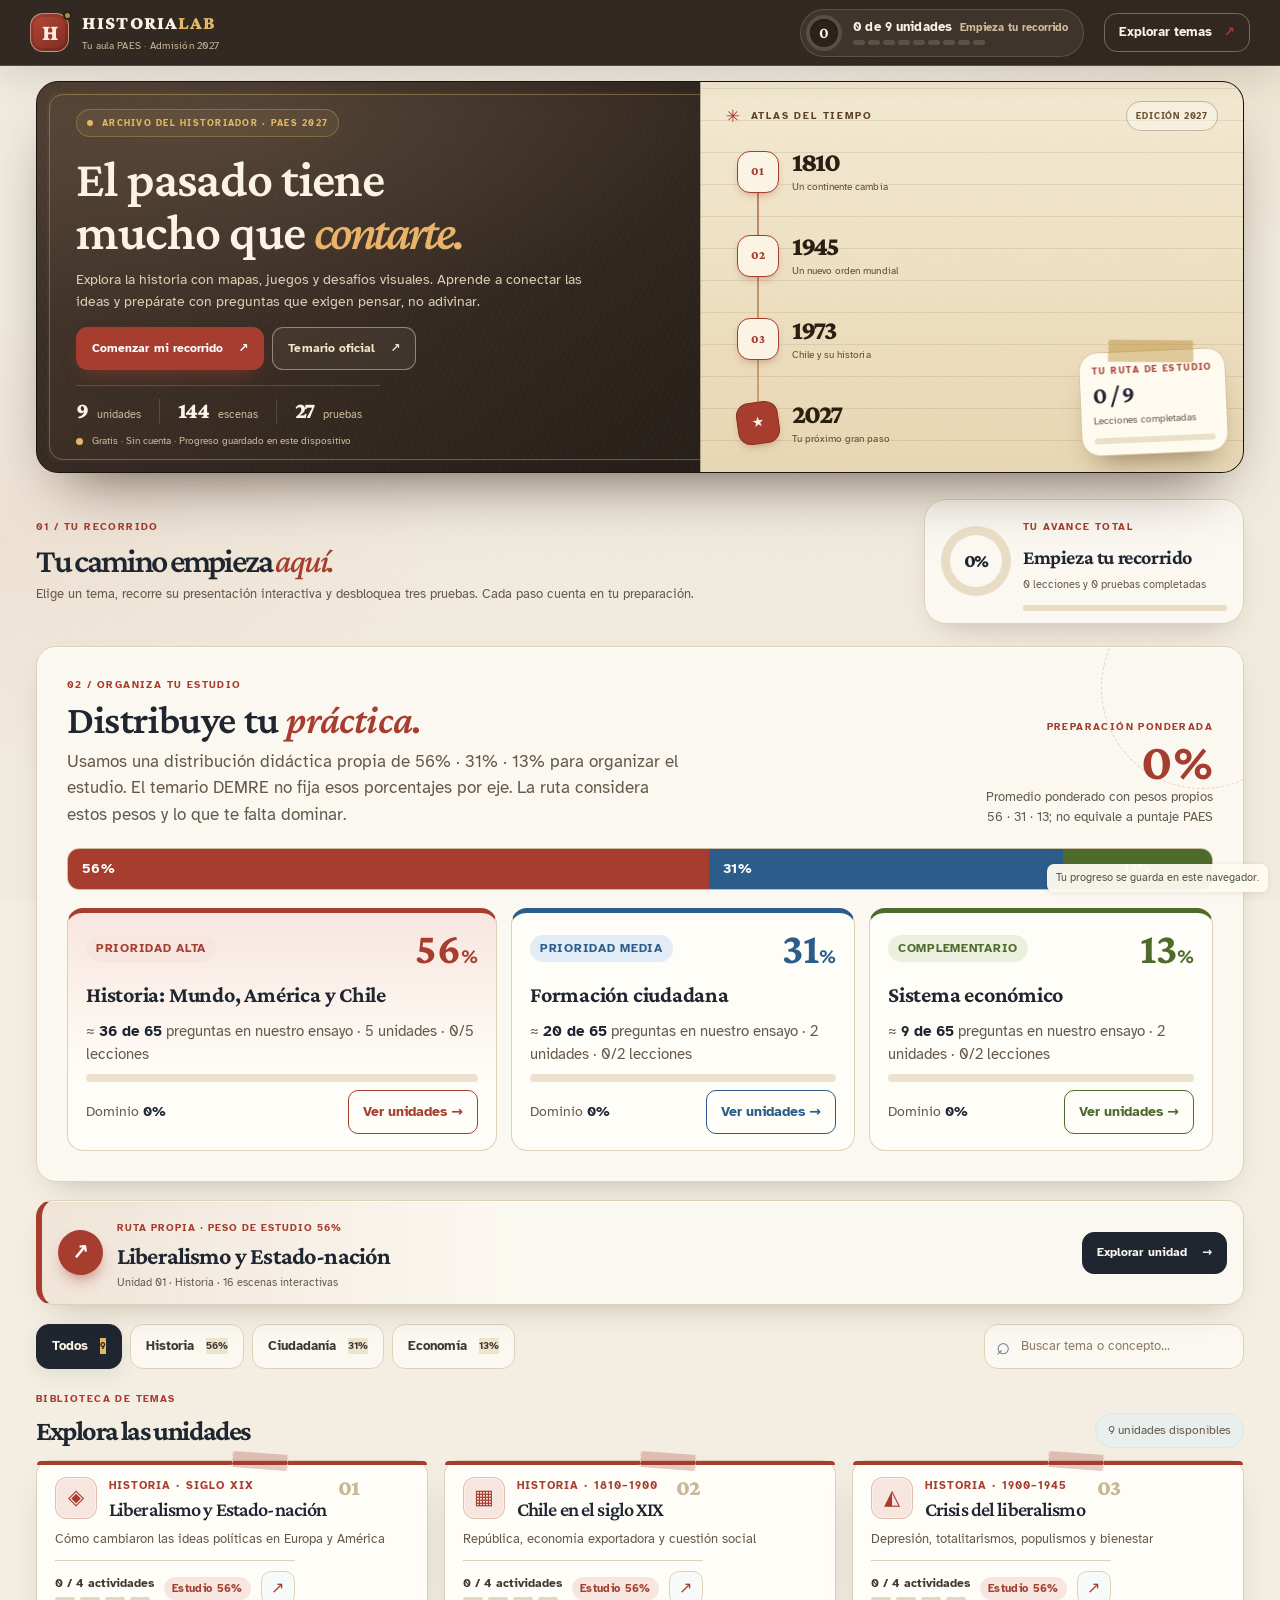
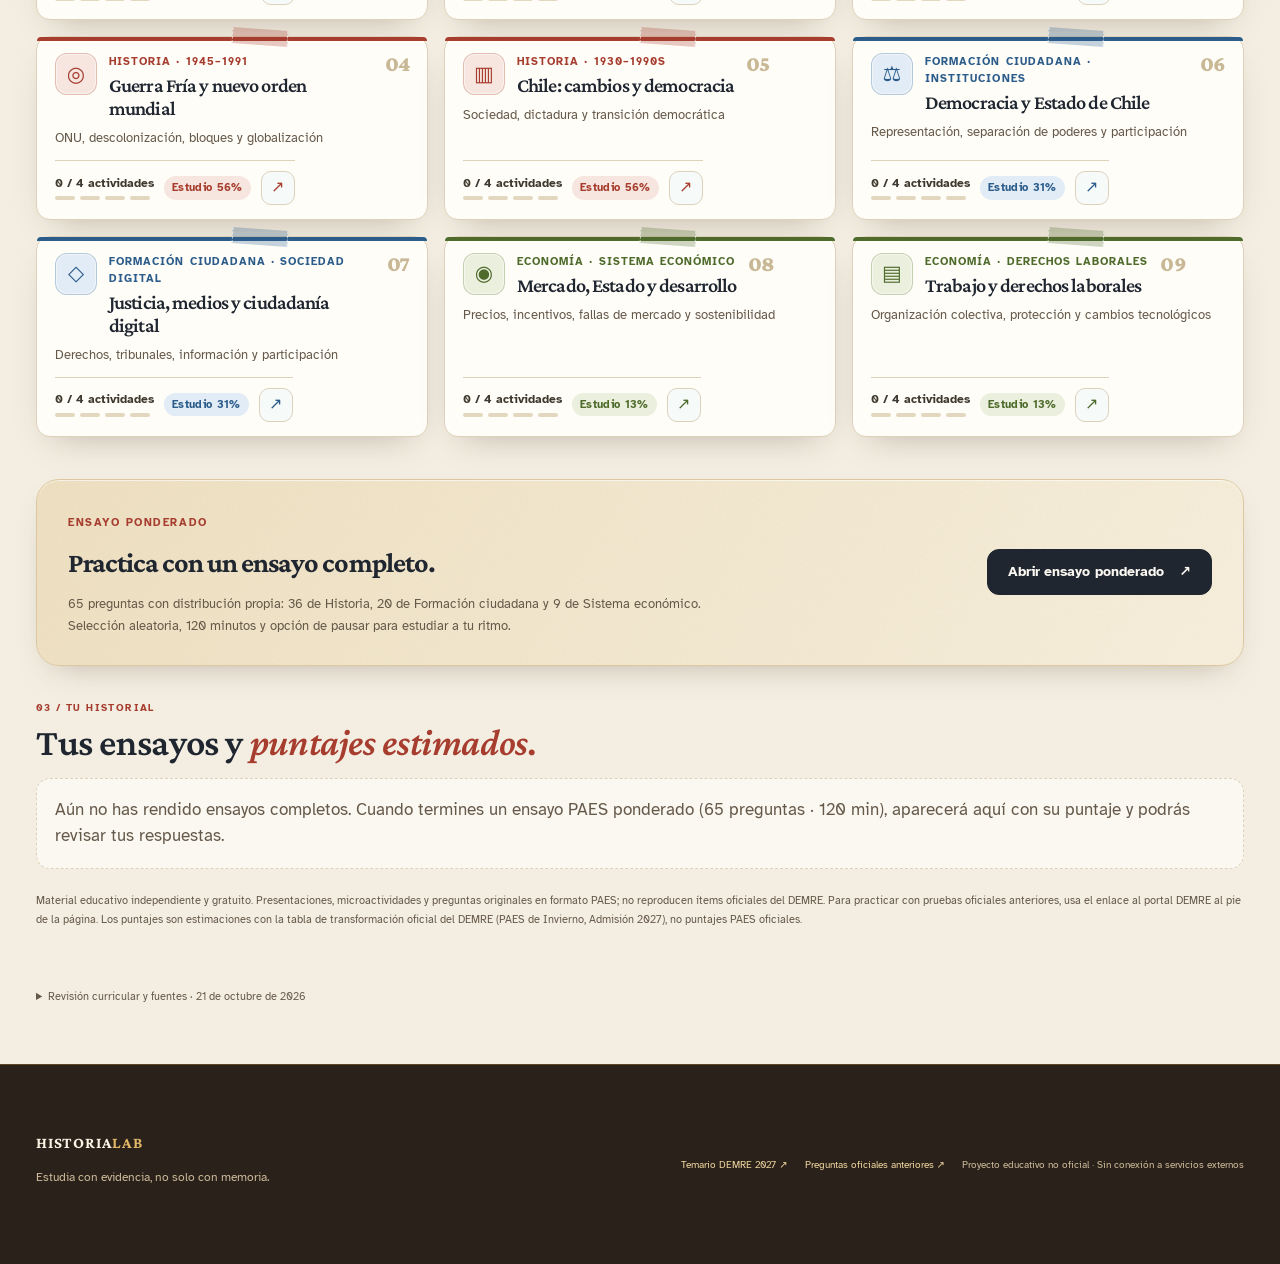
==== commit 480f5f19: "Revisa banco PAES y agrega pausa, sorteo y guardado persistente" ====
--- a/index.html
+++ b/index.html
@@ -16,6 +16,7 @@
   <link rel="stylesheet" href="atlas.css">
   <link rel="stylesheet" href="paes-score.css">
   <link rel="stylesheet" href="ui-dialog.css">
+  <link rel="stylesheet" href="exam-pause.css">
 </head>
 <body>
   <a class="skip" href="#main">Saltar al contenido principal</a>
@@ -62,12 +63,12 @@
           <div class="overall-progress"><div class="progress-ring" id="overallRing" style="--progress:0%" aria-hidden="true"><span id="overallPct">0%</span></div><div class="overall-detail"><span class="mini-overline">TU AVANCE TOTAL</span><strong id="overallLabel">Empieza tu recorrido</strong><div class="overall-note" id="overallNote">0 lecciones y 0 pruebas completadas</div><div class="overall-track"><span id="overallBar"></span></div></div></div>
         </div>
         <section class="weight-board" id="weightBoard" aria-labelledby="weightTitle">
-          <div class="weight-head"><div><div class="section-kicker">02 / DÓNDE SE JUEGA TU PUNTAJE</div><h2 id="weightTitle">Estudia según lo que <em>más pesa.</em></h2><p>De cada 65 preguntas, la mayoría corresponde a Historia. Tu ruta se ordena según el peso de cada eje y lo que te falta dominar.</p></div>
-          <div class="weight-score"><span class="mini-overline">PREPARACIÓN PONDERADA</span><strong id="weightedScore">0%</strong><small>Promedio de tus mejores pruebas, ponderado 56 · 31 · 13</small></div></div>
-          <div class="weight-strip" role="img" aria-label="Distribución de la prueba: 56% Historia, 31% Formación ciudadana, 13% Sistema económico"><span class="ws-h" style="--w:56%">56%</span><span class="ws-c" style="--w:31%">31%</span><span class="ws-e" style="--w:13%">13%</span></div>
+          <div class="weight-head"><div><div class="section-kicker">02 / ORGANIZA TU ESTUDIO</div><h2 id="weightTitle">Distribuye tu <em>práctica.</em></h2><p>Usamos una distribución didáctica propia de 56% · 31% · 13% para organizar el estudio. El temario DEMRE no fija esos porcentajes por eje. La ruta considera estos pesos y lo que te falta dominar.</p></div>
+          <div class="weight-score"><span class="mini-overline">PREPARACIÓN PONDERADA</span><strong id="weightedScore">0%</strong><small>Promedio ponderado con pesos propios 56 · 31 · 13; no equivale a puntaje PAES</small></div></div>
+          <div class="weight-strip" role="img" aria-label="Distribución propia de estudio: 56% Historia, 31% Formación ciudadana, 13% Sistema económico"><span class="ws-h" style="--w:56%">56%</span><span class="ws-c" style="--w:31%">31%</span><span class="ws-e" style="--w:13%">13%</span></div>
           <div class="axis-cards" id="axisCards"></div>
         </section>
-        <div class="study-next" id="studyNext" aria-label="Próximo paso de estudio"><div class="study-next-icon" aria-hidden="true">↗</div><div class="study-next-copy"><span id="nextLessonReason">PRIORIDAD SEGÚN PESO PAES</span><strong id="nextLessonTitle">Tu primera unidad te espera</strong><p id="nextLessonMeta">Comienza explorando el origen de las repúblicas modernas.</p></div><button type="button" class="btn btn-dark" id="nextLessonBtn">Ir a mi siguiente paso <span aria-hidden="true">→</span></button></div>
+        <div class="study-next" id="studyNext" aria-label="Próximo paso de estudio"><div class="study-next-icon" aria-hidden="true">↗</div><div class="study-next-copy"><span id="nextLessonReason">PRIORIDAD DE NUESTRA RUTA</span><strong id="nextLessonTitle">Tu primera unidad te espera</strong><p id="nextLessonMeta">Comienza explorando el origen de las repúblicas modernas.</p></div><button type="button" class="btn btn-dark" id="nextLessonBtn">Ir a mi siguiente paso <span aria-hidden="true">→</span></button></div>
         <div class="filters-bar" aria-label="Filtrar temas">
           <div class="filters" id="filterControls">
             <button class="filter active" type="button" data-filter="Todos" aria-pressed="true">Todos <b>9</b></button>
@@ -79,9 +80,10 @@
         </div>
         <div class="catalog-header"><div><span class="catalog-kicker">BIBLIOTECA DE TEMAS</span><h3>Explora las unidades</h3></div><span class="catalog-count" id="catalogCount">9 unidades disponibles</span></div>
         <div id="topicGrid" class="topic-grid" aria-live="polite"></div>
-        <div class="bottom-banner"><div><span class="banner-label">ENSAYO PONDERADO</span><h3>Simula la prueba con la proporción real.</h3><p>65 preguntas distribuidas como en la PAES: 36 de Historia, 20 de Formación ciudadana y 9 de Sistema económico, elegidas al azar en cada intento.</p></div><a class="btn btn-dark" href="clasico/index.html">Abrir ensayo ponderado <span aria-hidden="true">↗</span></a></div>
-        <section class="history-board" aria-labelledby="historyTitle"><div class="history-head"><div><div class="section-kicker">03 / TU HISTORIAL</div><h2 id="historyTitle">Tus ensayos y <em>puntajes PAES.</em></h2></div><button class="btn btn-outline hidden" id="clearHistory" type="button">Borrar historial</button></div><div class="history" id="historyHome"></div></section>
-        <p class="home-disclaimer">Material educativo independiente y gratuito. Presentaciones, microactividades y preguntas originales en formato PAES; no reproducen ítems oficiales del DEMRE. Para practicar con pruebas oficiales anteriores, usa el enlace al portal DEMRE al pie de la página. Los puntajes son estimaciones con la tabla de transformación oficial del DEMRE (PAES Regular, Admisión 2025), no puntajes PAES oficiales.</p>
+        <div class="bottom-banner"><div><span class="banner-label">ENSAYO PONDERADO</span><h3>Practica con un ensayo completo.</h3><p>65 preguntas con distribución propia: 36 de Historia, 20 de Formación ciudadana y 9 de Sistema económico. Selección aleatoria, 120 minutos y opción de pausar para estudiar a tu ritmo.</p></div><a class="btn btn-dark" href="clasico/index.html">Abrir ensayo ponderado <span aria-hidden="true">↗</span></a></div>
+        <section class="history-board" aria-labelledby="historyTitle"><div class="history-head"><div><div class="section-kicker">03 / TU HISTORIAL</div><h2 id="historyTitle">Tus ensayos y <em>puntajes estimados.</em></h2></div><button class="btn btn-outline hidden" id="clearHistory" type="button">Borrar historial</button></div><div class="history" id="historyHome"></div></section>
+        <p class="home-disclaimer">Material educativo independiente y gratuito. Presentaciones, microactividades y preguntas originales en formato PAES; no reproducen ítems oficiales del DEMRE. Para practicar con pruebas oficiales anteriores, usa el enlace al portal DEMRE al pie de la página. Los puntajes son estimaciones con la tabla de transformación oficial del DEMRE (PAES de Invierno, Admisión 2027), no puntajes PAES oficiales.</p>
+<details class="home-disclaimer"><summary>Revisión curricular y fuentes · 21 de octubre de 2026</summary><p>Las nueve unidades se vinculan con los tres ejes del temario de Admisión 2027. Las fechas y casos complementarios ayudan a contextualizar; no constituyen una lista oficial de conocimientos obligatorios. Las preguntas son originales y no cuentan con validación del DEMRE. El nivel de dificultad y los puntajes son orientativos.</p><p>Consulta el <a href="https://acceso.mineduc.cl/wp-content/uploads/2026/03/Temario-PAESRegular-2026-Historia-v2.pdf" target="_blank" rel="noopener">temario oficial</a>, las <a href="https://demre.cl/publicaciones/2027/pruebas-oficiales-paes-invierno-p2027" target="_blank" rel="noopener">pruebas de Invierno y sus clavijeros</a> y la <a href="https://demre.cl/publicaciones/2026/pruebas-oficiales-paes-regular-p2026" target="_blank" rel="noopener">selección Regular y sus clavijeros</a>.</p></details>
       </div>
     </section>
 
@@ -125,9 +127,10 @@
 
     <section class="view hidden" id="view-exam" aria-label="Prueba por tema">
       <div class="container">
-        <div class="exam-topline"><button type="button" class="back-link" id="exitExam">← Guardar y salir</button><div class="exam-title-group"><div id="examSubtitle" class="section-kicker"></div><h1 id="examTitle"></h1></div><span class="exam-keys" aria-hidden="true">Atajos: A–D responder · ← → navegar</span><span class="exam-timer" id="examTimer" role="timer" aria-label="Tiempo disponible">20:00</span></div>
+        <div class="exam-topline"><button type="button" class="back-link" id="exitExam">← Guardar y salir</button><div class="exam-title-group"><div id="examSubtitle" class="section-kicker"></div><h1 id="examTitle"></h1></div><span class="exam-keys" aria-hidden="true">Atajos: A–D responder · ← → navegar</span><button type="button" class="btn btn-outline" id="pauseExam">Ⅱ Pausar</button><span class="exam-timer" id="examTimer" role="timer" aria-label="Tiempo disponible">20:00</span></div>
         <div class="exam-progress"><span id="examProgressFill"></span></div>
-        <div class="exam-layout">
+        <div class="pause-panel" id="examPausePanel" hidden aria-labelledby="examPauseTitle"><span class="pause-symbol" aria-hidden="true">Ⅱ</span><h2 id="examPauseTitle">Prueba pausada</h2><p>El tiempo está detenido. Tus respuestas y marcas se conservan en este navegador, también si recargas la página.</p><button class="btn btn-dark" type="button" id="resumeExam">Reanudar prueba →</button></div>
+        <div class="exam-layout" id="examWorkspace">
           <article class="exam-card"><div class="exam-scroll" id="examScroll"><div class="exam-fit" id="examFit"><div class="q-metadata"><span id="examQnumber" class="q-tag q-tag-primary"></span><span id="examQskill" class="q-tag"></span><button type="button" id="examFlag" class="flag-button">☆ Marcar para revisar</button></div>
             <div id="examSource"></div><h2 id="examQuestion"></h2><div class="exam-options" id="examOptions" role="group" aria-label="Selecciona una alternativa"></div></div></div>
             <div class="exam-card-bottom"><span id="examScrollHint" aria-live="off">Selecciona <strong>una sola respuesta</strong>.</span><div class="button-group"><button class="btn btn-outline" type="button" id="examPrev">← Anterior</button><button class="btn btn-dark" type="button" id="examNext">Siguiente →</button></div></div>
@@ -146,13 +149,19 @@
       </div>
     </section>
   </main>
-  <footer class="site-footer"><div class="container footer-inner"><div><strong>HISTORIA<span>LAB</span></strong><p>Estudia con evidencia, no solo con memoria.</p></div><div class="footer-links"><a href="https://acceso.mineduc.cl/wp-content/uploads/2026/03/Temario-PAESRegular-2026-Historia-v2.pdf" target="_blank" rel="noopener noreferrer">Temario DEMRE 2027 ↗</a><a href="https://portaldemre.demre.cl/publicaciones/2025/pruebas-oficiales-paes-regular-p2025" target="_blank" rel="noopener noreferrer">Preguntas oficiales anteriores ↗</a><span>Proyecto educativo no oficial · Sin conexión a servicios externos</span></div></div></footer>
+  <footer class="site-footer"><div class="container footer-inner"><div><strong>HISTORIA<span>LAB</span></strong><p>Estudia con evidencia, no solo con memoria.</p></div><div class="footer-links"><a href="https://acceso.mineduc.cl/wp-content/uploads/2026/03/Temario-PAESRegular-2026-Historia-v2.pdf" target="_blank" rel="noopener noreferrer">Temario DEMRE 2027 ↗</a><a href="https://demre.cl/publicaciones/2026/pruebas-oficiales-paes-regular-p2026" target="_blank" rel="noopener noreferrer">Preguntas oficiales anteriores ↗</a><span>Proyecto educativo no oficial · Sin conexión a servicios externos</span></div></div></footer>
   <div role="status" aria-live="polite" id="toast" class="toast" aria-atomic="true"></div>
   <script src="content.js" defer></script>
   <script src="questions.js" defer></script>
   <script src="questions-plus.js" defer></script>
   <script src="interactive-content.js" defer></script>
   <script src="deep-content.js" defer></script>
+<div class="save-status" id="saveStatus" role="status" aria-live="polite"><span id="saveMessage">Tu progreso se guarda en este navegador.</span><button type="button" id="retrySave" hidden>Reintentar guardado</button></div>
+<script src="exam-engine.js" defer></script>
+<script src="review-history.js" defer></script>
+<script src="review-citizenship.js" defer></script>
+<script src="review-economy.js" defer></script>
+<script src="study-storage.js" defer></script>
   <script src="paes-score.js" defer></script>
   <script src="ui-dialog.js" defer></script>
   <script src="app.js" defer></script>
--- a/atlas.css
+++ b/atlas.css
@@ -785,3 +785,5 @@
 .mini-segs i.done{background:linear-gradient(90deg,#e2b866,#d08a3c);box-shadow:0 0 6px rgba(226,184,102,.35)}
 .mini-segs i.doing{background:linear-gradient(90deg,#c9a35e var(--sp,0%),rgba(243,230,201,.16) 0)}
 @media (max-width:1100px){.mini-title small{display:none}}
+/* Mantener el encabezado dentro de la pantalla en las pruebas móviles. */
+@media (max-width:590px){.header-mini{display:none}}
--- a/exam-pause.css
+++ b/exam-pause.css
@@ -0,0 +1,20 @@
+/* Compartido por las pruebas del aula y el simulador. */
+[hidden] { display: none !important; }
+.pause-panel {
+  max-width: 600px;
+  margin: 2rem auto;
+  padding: clamp(1.5rem, 5vw, 3rem);
+  text-align: center;
+  color: #30271f;
+  background: #fffaf0;
+  border: 1px solid #cabda7;
+  border-radius: 16px;
+  box-shadow: 0 8px 24px #30271f12;
+}
+.pause-panel h2 { margin: 0 0 1rem; font-size: 2rem; }
+.pause-panel p { line-height: 1.6; margin-bottom: 1.5rem; }
+.pause-panel .pause-symbol { font-size: 2rem; display: block; margin-bottom: 1rem; }
+.exam-topline, .topbar { flex-wrap: wrap; gap: 12px; }
+.save-status { position:fixed; bottom:8px; right:12px; z-index:50; max-width:calc(100vw - 24px); padding:5px 9px; border-radius:7px; background:#fffaf0f2; color:#4c574a; font-size:11px; box-shadow:0 1px 6px #30271f16; pointer-events:none; }
+.save-status.is-error { top:74px; bottom:auto; padding:12px 16px; color:#7c241b; border:1px solid #c97865; pointer-events:auto; font-size:13px; }
+.save-status button { display:block; margin-top:8px; padding:7px 12px; border:1px solid currentColor; border-radius:6px; background:#fff; color:inherit; font:inherit; cursor:pointer; }
